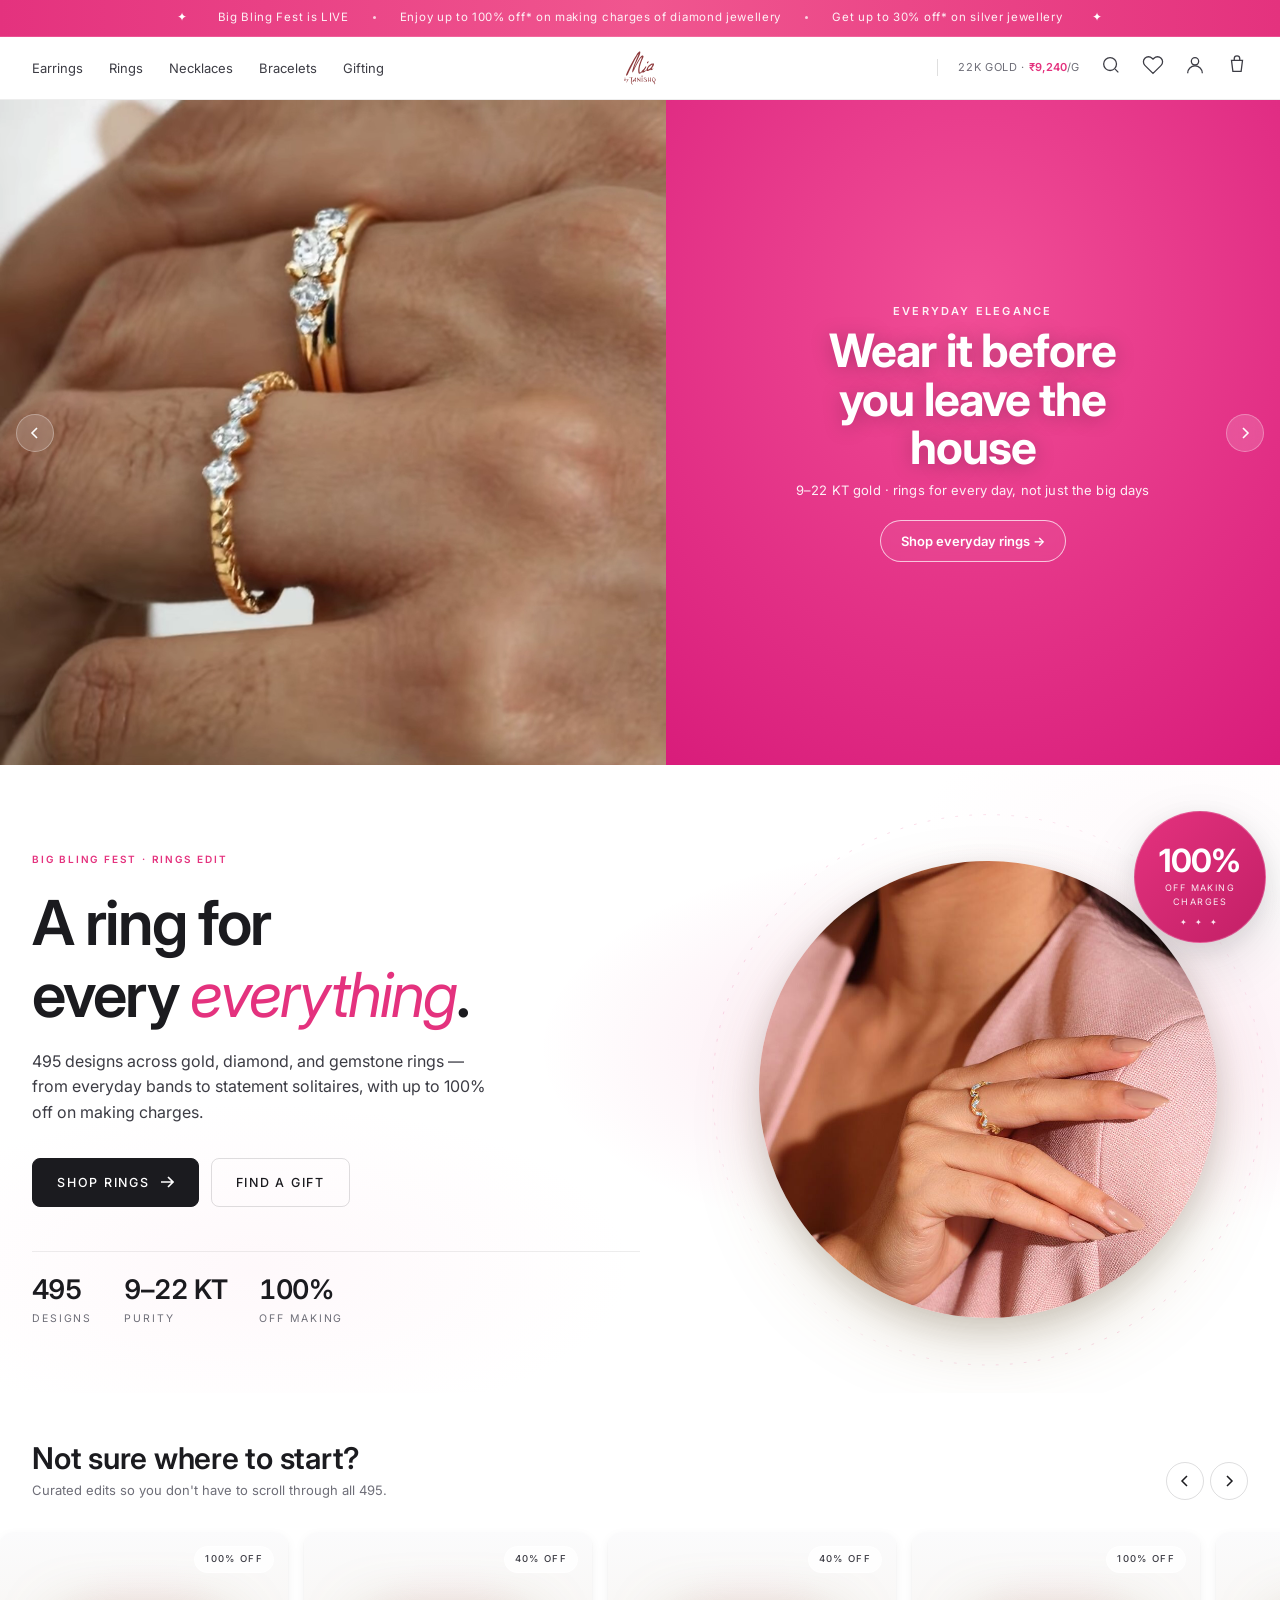
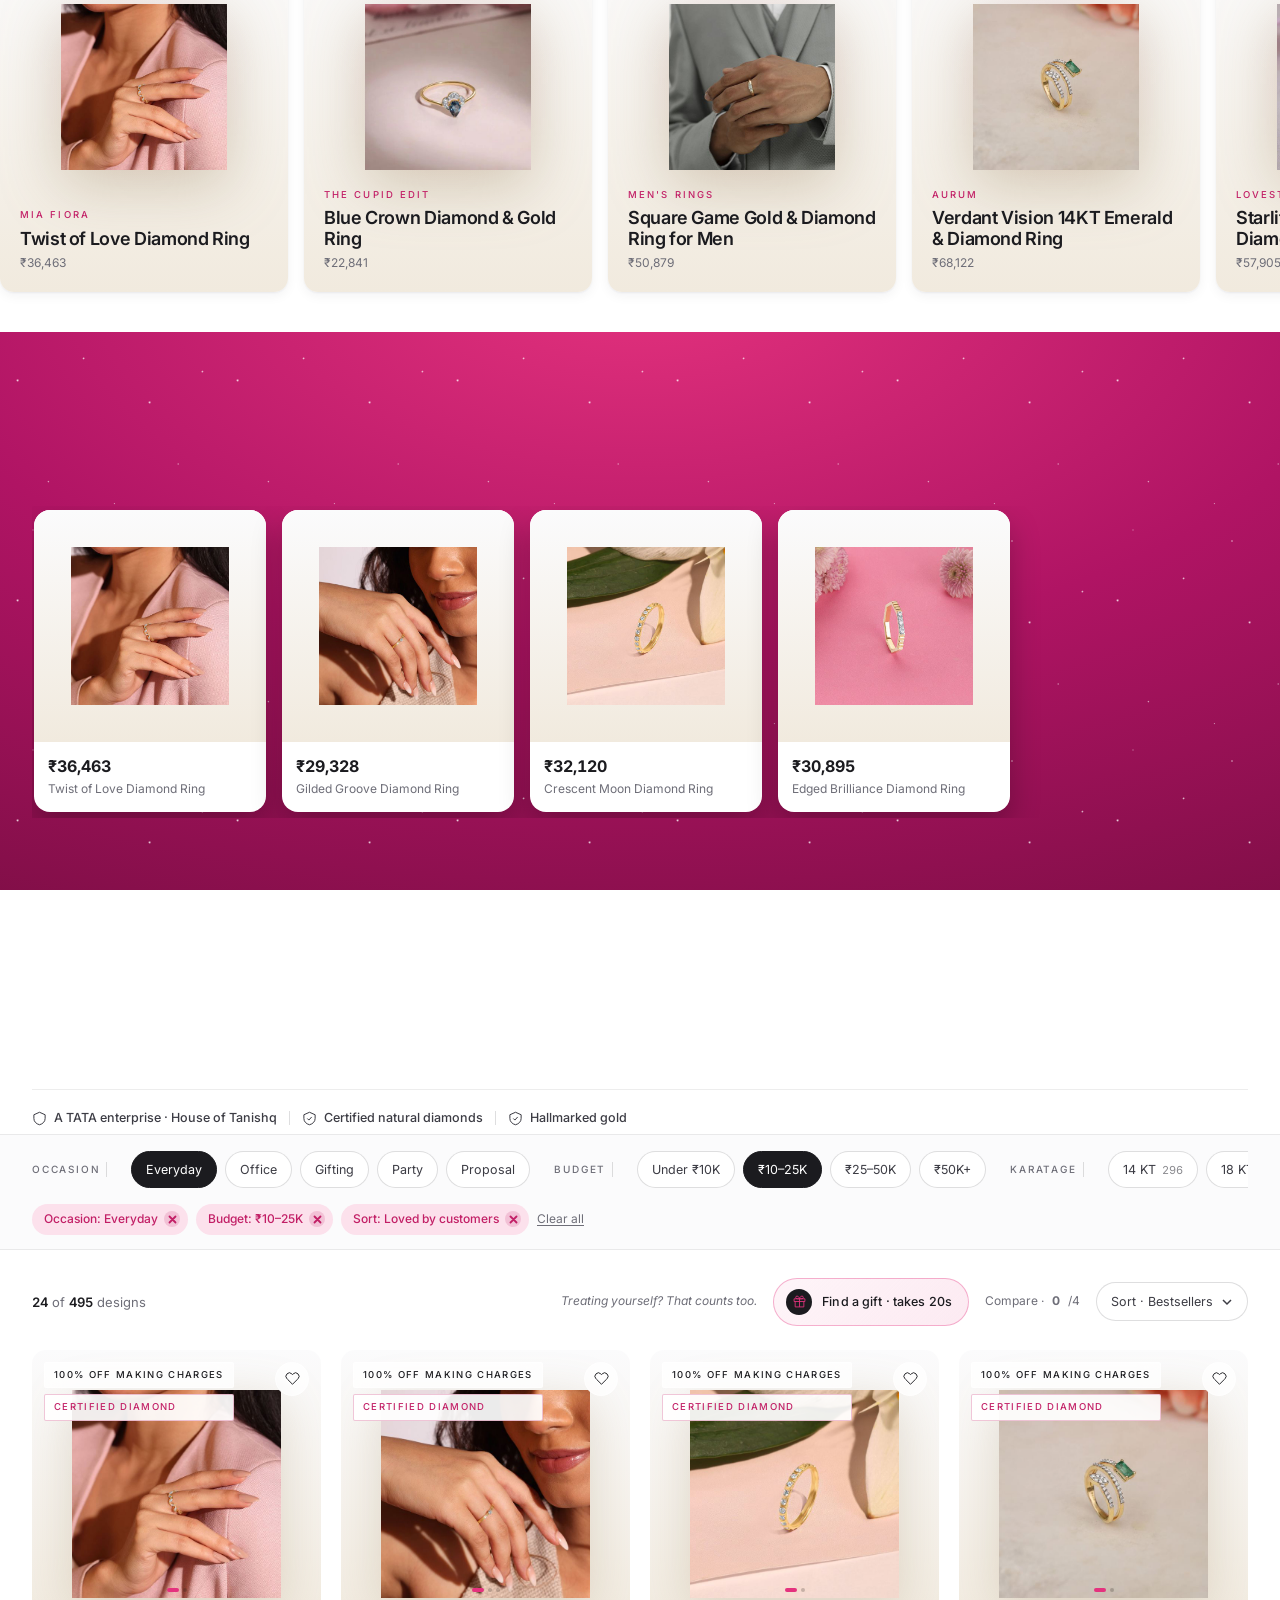
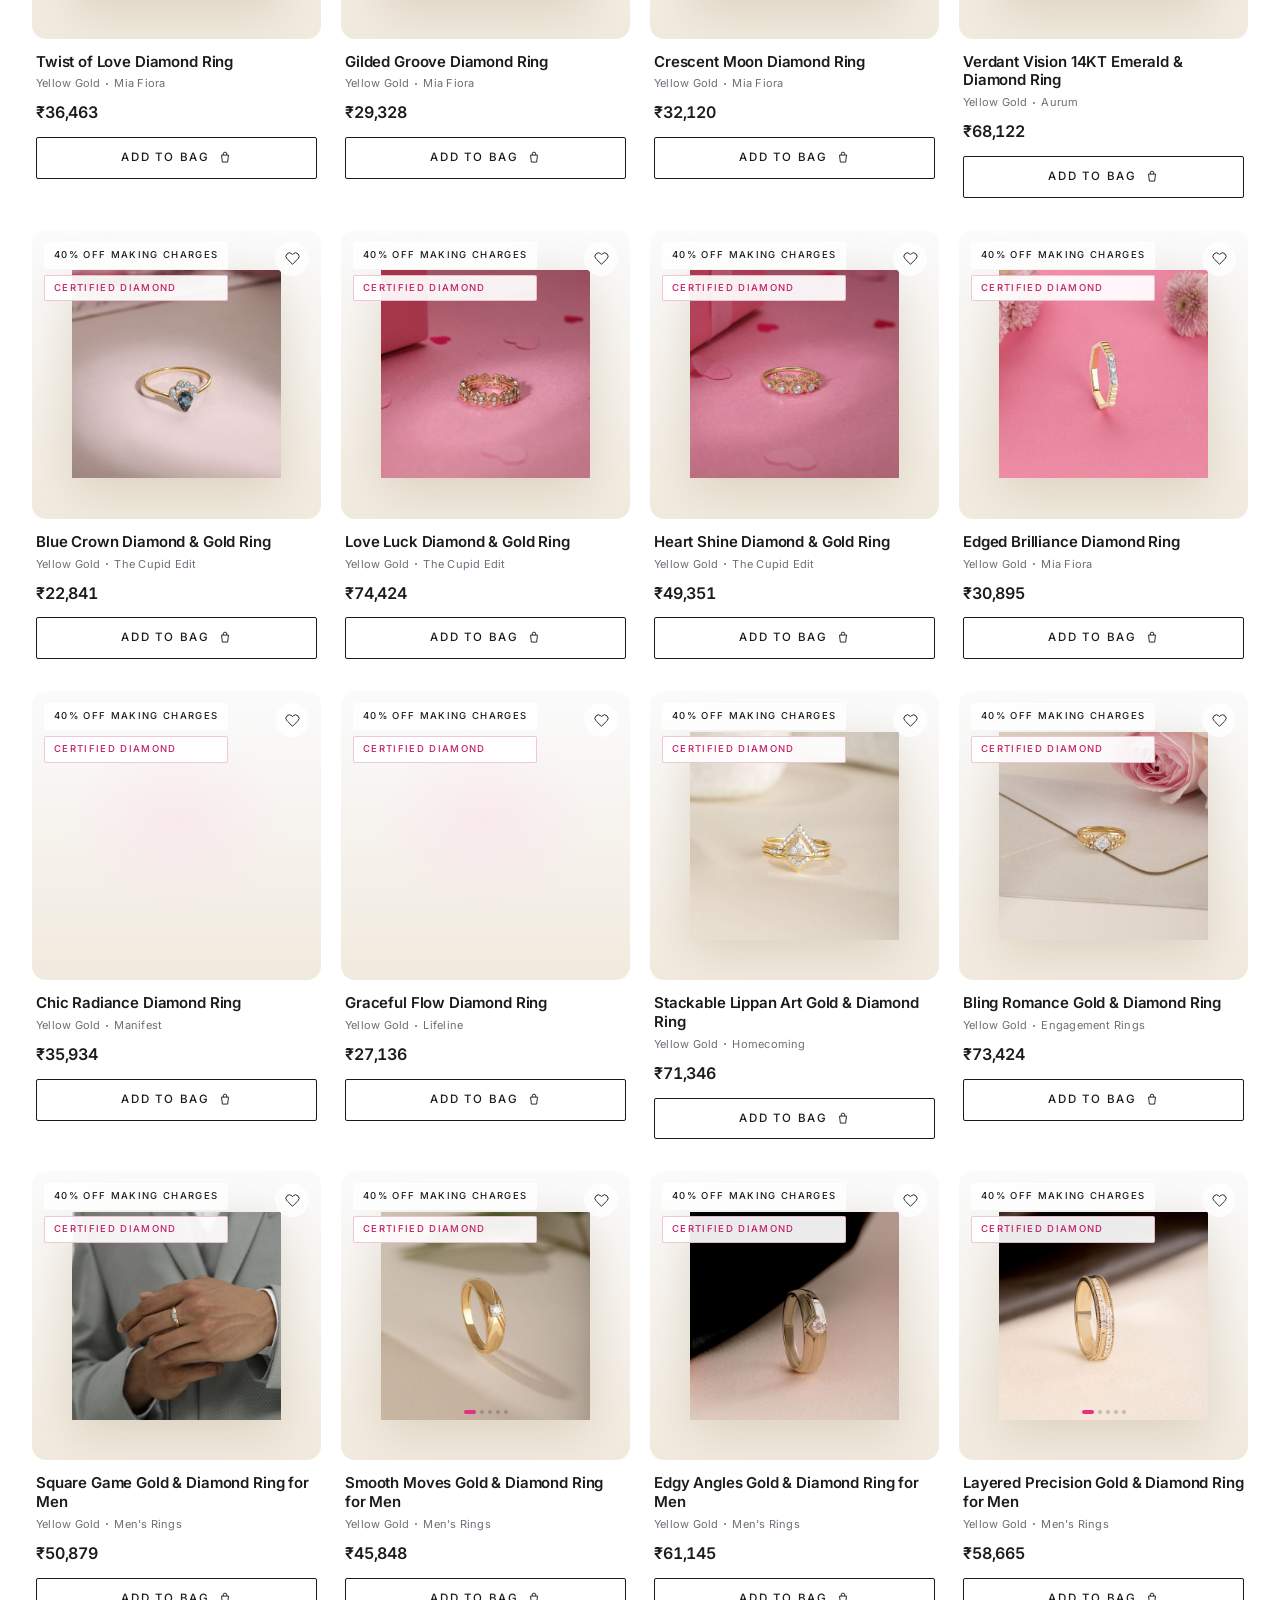
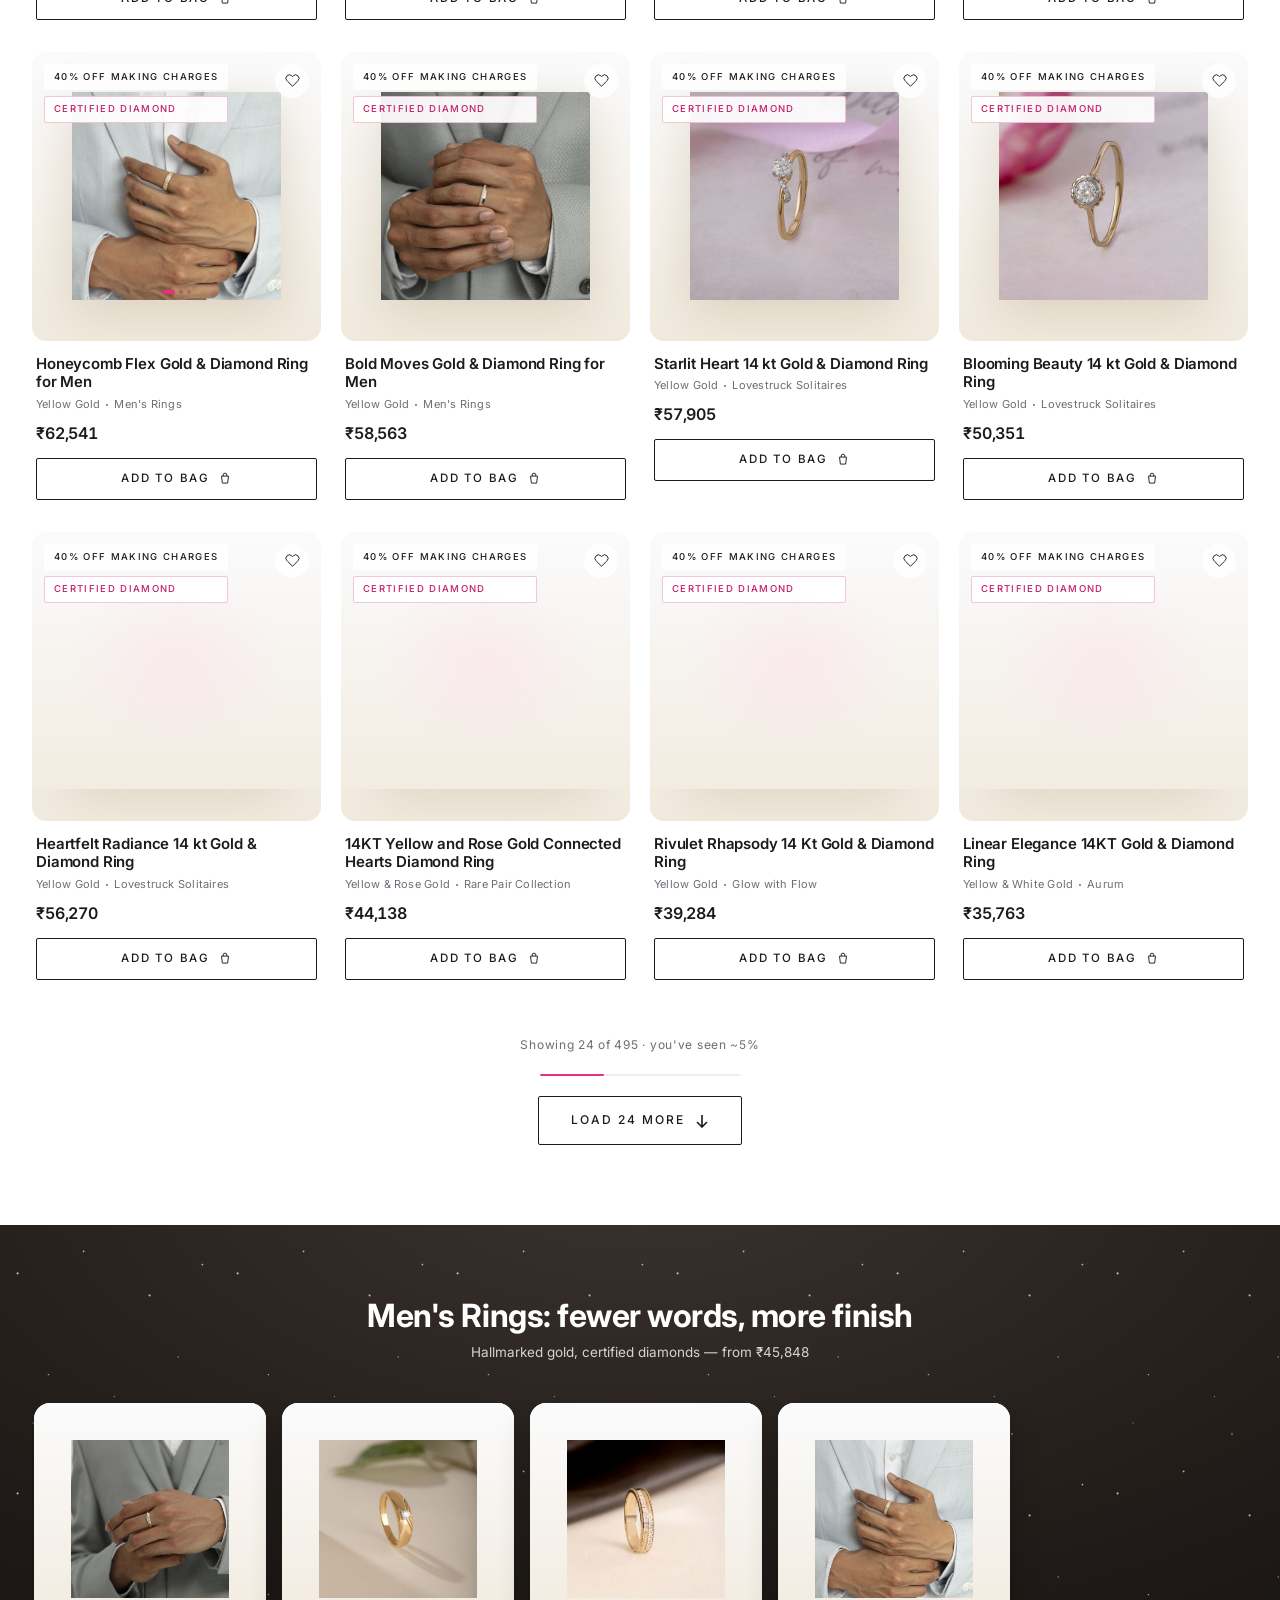
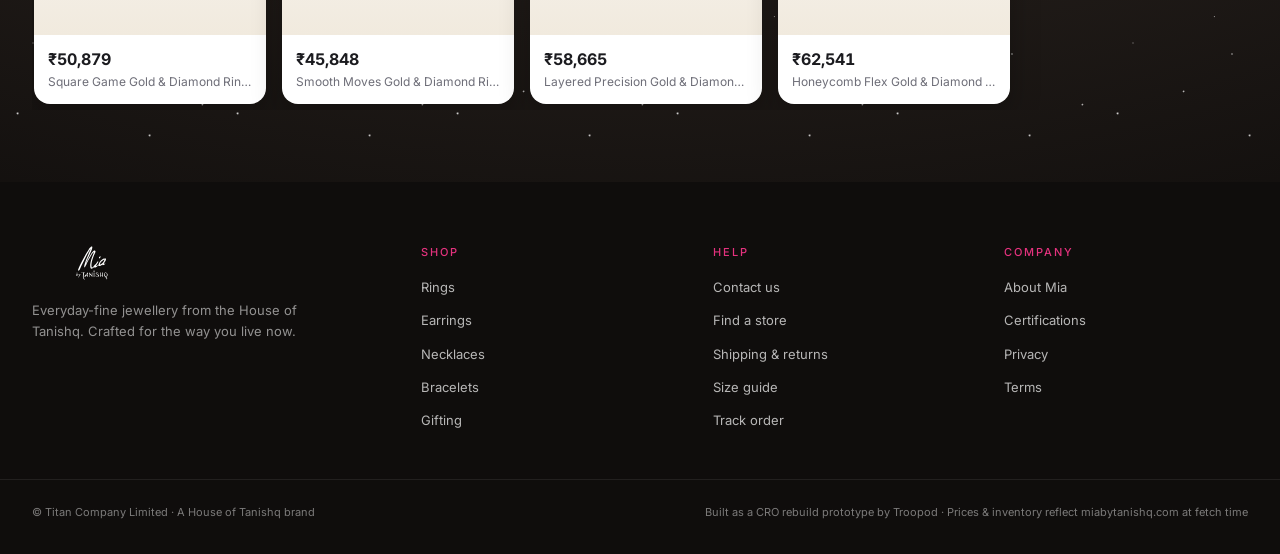
==== index.html @ a6b43677 "Add scroll-triggered zoom-in reveal to product card ring images (grid cards only, desktop + mobile)" ====
<!doctype html>
<html lang="en-IN">
<head>
<meta charset="utf-8" />
<meta name="viewport" content="width=device-width, initial-scale=1, viewport-fit=cover" />
<meta name="theme-color" content="#FFFFFF" />
<title>Rings for Women & Men | Mia by Tanishq — CRO Rebuild</title>
<meta name="description" content="Diamond, gold, gemstone & silver rings crafted at Mia by Tanishq. Big Bling Fest — up to 100% off on making charges." />

<!-- ============= PERFORMANCE: font preload + preconnect ============= -->
<link rel="preconnect" href="https://www.miabytanishq.com" crossorigin>
<link rel="preconnect" href="https://fonts.gstatic.com" crossorigin>
<link rel="preconnect" href="https://fonts.googleapis.com">
<link rel="stylesheet" href="https://fonts.googleapis.com/css2?family=Inter:wght@300;400;500;600;700&display=swap">

<style>
/* =========================================================================
   MIA BY TANISHQ — RINGS COLLECTION REBUILD
   Built on: Collection CRO Deck · Homepage CRO Deck · PDP+Cart CRO Deck · Performance Audit
   Encodes: 9 prioritised CRO fixes + 10 premium design levers + immersive depth
   Performance-first: system fonts fallback, WebP-first, lazy-loaded below fold,
   explicit dimensions, transform-only motion, prefers-reduced-motion respected.
   ========================================================================= */

/* ---- brand tokens (Mia by Tanishq real identity: bright, modern, coral-pink, sans-serif)
   Legacy variable names (--ivory/--cream/--gold) retained but repointed to true brand
   values so downstream markup needs no changes. Mia is clean white + coral-pink accent,
   NOT ivory/gold heritage. ---- */
:root{
  /* surfaces — Mia is bright & white, not ivory */
  --ivory:#FFFFFF;        /* page bg → pure white */
  --cream:#FBFBFC;        /* faint cool off-white for alt sections */
  --paper:#FFFFFF;        /* cards → white */
  /* ink — near-black neutral, cool not warm */
  --ink:#1B1B1F;
  --ink-2:#3C3C44;
  --muted:#6E6E78;
  --muted-2:#9A9AA4;
  /* primary accent — Mia signature coral-pink (was gold) */
  --gold:#E4327E;         /* Mia coral-pink primary */
  --gold-deep:#C21F66;    /* deeper pink for hover/press */
  --blush:#FCE1EC;        /* soft pink tint for washes/halos */
  /* lines — cool neutral hairlines */
  --line:rgba(27,27,31,0.08);
  --line-2:rgba(27,27,31,0.14);
  --glass:rgba(255,255,255,0.78);
  --shadow-1:0 1px 2px rgba(27,27,31,0.05), 0 4px 12px rgba(27,27,31,0.05);
  --shadow-2:0 4px 16px rgba(27,27,31,0.07), 0 12px 32px rgba(27,27,31,0.06);
  --shadow-lift:0 8px 24px rgba(27,27,31,0.09), 0 20px 60px rgba(27,27,31,0.11);
  --ease:cubic-bezier(0.22, 0.61, 0.36, 1);
  --ease-soft:cubic-bezier(0.32, 0.72, 0, 1);
  --radius:8px;           /* modern rounded, was near-sharp 2px */
  --radius-lg:14px;
  --max:1360px;
}

/* ---- reset ---- */
*,*::before,*::after{box-sizing:border-box}
html,body{margin:0;padding:0}
html{scroll-behavior:smooth;-webkit-text-size-adjust:100%}
body{
  font-family:'Inter', -apple-system, BlinkMacSystemFont, 'Segoe UI', Roboto, sans-serif;
  color:var(--ink);
  background:var(--ivory);
  font-size:15px;
  line-height:1.55;
  font-weight:400;
  -webkit-font-smoothing:antialiased;
  overflow-x:hidden;
}
img{max-width:100%;display:block;height:auto}
button{font:inherit;color:inherit;background:none;border:0;padding:0;cursor:pointer}
a{color:inherit;text-decoration:none}
/* Headings now modern sans-serif (Inter), not serif — matches Mia's real masthead */
h1,h2,h3,h4,h5{margin:0;font-family:'Inter',-apple-system,BlinkMacSystemFont,sans-serif;font-weight:600;letter-spacing:-0.02em;line-height:1.16}

/* ---- typography scale (sans-serif, tighter modern tracking) ---- */
.eyebrow{font-size:10px;letter-spacing:0.18em;text-transform:uppercase;font-weight:600;color:var(--gold);font-family:'Inter',sans-serif}
.h-display{font-size:clamp(38px, 5.6vw, 62px);letter-spacing:-0.03em;font-weight:600}
.h-section{font-size:clamp(26px, 3.2vw, 38px);letter-spacing:-0.022em;font-weight:600}
.h-strip{font-size:clamp(19px, 2.2vw, 26px);letter-spacing:-0.018em;font-weight:600}
.body-lg{font-size:16px;line-height:1.6;color:var(--ink-2)}
.body-sm{font-size:13px;line-height:1.55;color:var(--muted)}
.body-xs{font-size:11.5px;line-height:1.5;color:var(--muted)}
.tabular{font-variant-numeric:tabular-nums}

/* ---- shared container ---- */
.container{max-width:var(--max);margin:0 auto;padding:0 32px}
@media (max-width:720px){.container{padding:0 20px}}

/* =========================================================================
   ===================== ANNOUNCEMENT + PROMO STRIP =========================
   Real, current Mia promo (Big Bling Fest) — glass surface, hairline base
   ========================================================================= */
.promo-strip{
  position:relative;z-index:60;
  background:linear-gradient(90deg,#E4327E 0%,#F0568F 50%,#E4327E 100%);
  color:#FFFFFF;
  border-bottom:1px solid rgba(255,255,255,0.14);
}
.promo-strip__row{display:flex;align-items:center;justify-content:center;gap:24px;padding:9px 20px;font-size:11.5px;letter-spacing:0.06em;overflow:hidden;white-space:nowrap}
.promo-strip__dot{width:3px;height:3px;border-radius:50%;background:rgba(255,255,255,0.75);flex-shrink:0}
.promo-strip__link{color:#FFFFFF;opacity:0.92;transition:opacity 0.4s var(--ease)}
.promo-strip__link:hover{opacity:1}
.promo-strip__star{color:#FFFFFF;display:inline-block;margin:0 6px}

/* ---- BBF campaign carousel (3 slides, pink creative, real ring photos) ---- */
.bbf{position:relative;overflow:hidden;background:#1A1614}
.bbf__track{display:flex;transition:transform 0.7s var(--ease)}
.bbf__slide{
  position:relative;flex:0 0 100%;min-width:100%;
  min-height:460px;overflow:hidden;
  background:#1A1614;
}
/* full-bleed media background — video or image fills the ENTIRE container edge to edge */
.bbf__media{position:absolute;inset:0;z-index:0;overflow:hidden}
.bbf__media video,.bbf__media img{
  position:absolute;inset:0;width:100%;height:100%;object-fit:cover;object-position:50% 56%;display:block;
}
.bbf__media img{animation:bbfZoom 18s ease-in-out infinite alternate}
/* scrim: darkens the left/bottom so white overlay text always reads clearly, whatever the footage */
.bbf__scrim{
  position:absolute;inset:0;z-index:1;pointer-events:none;
  background:
    linear-gradient(90deg, rgba(10,8,7,0.72) 0%, rgba(10,8,7,0.42) 38%, rgba(10,8,7,0.05) 62%, transparent 78%),
    linear-gradient(0deg, rgba(10,8,7,0.55) 0%, transparent 46%);
}
/* copy overlays directly on top of the media, bottom-left anchored */
.bbf__copy{position:relative;z-index:2;color:#fff;display:flex;flex-direction:column;gap:6px;justify-content:flex-end;height:100%;padding:clamp(24px,4.5vw,56px) clamp(24px,4.5vw,64px)}
.bbf__tata{position:absolute;top:18px;right:clamp(24px,4.5vw,64px);font-size:9px;letter-spacing:0.18em;font-weight:600;opacity:0.85;white-space:nowrap;z-index:2}
.bbf__badge{display:inline-flex;align-items:center;gap:6px;position:absolute;top:18px;left:clamp(24px,4.5vw,64px);z-index:2;font-size:9.5px;letter-spacing:0.14em;text-transform:uppercase;font-weight:600;color:#fff;background:rgba(255,255,255,0.16);backdrop-filter:blur(6px);border:1px solid rgba(255,255,255,0.28);border-radius:999px;padding:5px 12px}
.bbf__badge-dot{width:6px;height:6px;border-radius:50%;background:#4ADE80;flex-shrink:0;animation:bbfPulse 1.6s ease-in-out infinite}
.bbf__kicker{font-size:11px;letter-spacing:0.2em;text-transform:uppercase;font-weight:600;opacity:0.92}
.bbf__head{font-family:'Inter',sans-serif;font-weight:700;letter-spacing:-0.02em;font-size:clamp(26px,4vw,46px);line-height:1.06;text-shadow:0 2px 20px rgba(0,0,0,0.25)}
.bbf__head b{font-weight:800}
.bbf__sub{font-size:13px;opacity:0.92;letter-spacing:0.01em;margin-top:2px;max-width:440px}
.bbf__cta{font-size:13px;font-weight:600;margin-top:14px;padding:10px 20px;border:1px solid rgba(255,255,255,0.7);border-radius:999px;align-self:flex-start;transition:background 0.4s var(--ease),color 0.4s var(--ease);background:rgba(255,255,255,0.06);backdrop-filter:blur(4px)}
.bbf__slide:hover .bbf__cta{background:#fff;color:#1A1614}
.bbf__arrow{
  position:absolute;top:50%;transform:translateY(-50%);z-index:5;
  width:38px;height:38px;border-radius:50%;display:grid;place-items:center;
  background:rgba(255,255,255,0.16);color:#fff;backdrop-filter:blur(8px);
  border:1px solid rgba(255,255,255,0.3);transition:background 0.3s var(--ease)
}
.bbf__arrow:hover{background:rgba(255,255,255,0.32)}
.bbf__arrow svg{width:16px;height:16px}
.bbf__arrow--prev{left:16px}
.bbf__arrow--next{right:16px}

/* ---- split-panel variant: for square real product photos (Blue Crown/Love Luck/
   Heart Shine/Edged Brilliance). A square image panel matched to the source's own
   1:1 ratio shows the FULL photo with zero crop; copy sits on a solid brand-pink
   panel instead of over the image, so no scrim/legibility fix is needed either. ---- */
.bbf__slide--split{display:flex;align-items:stretch;background:#D81B7A}
.bbf__slide--split .bbf__media{position:relative;inset:auto;flex:0 0 clamp(360px,52vw,680px);aspect-ratio:1/1;background:#fff}
.bbf__slide--split .bbf__media img,.bbf__slide--split .bbf__media video{position:absolute;inset:0;width:100%;height:100%;object-fit:cover;object-position:50% 50%;animation:none}
.bbf__slide--split .bbf__scrim{display:none}
.bbf__slide--split .bbf__copy{
  flex:1;min-width:0;justify-content:center;align-items:center;text-align:center;
  background:radial-gradient(160% 160% at 50% 30%, #F14E96 0%, #D81B7A 55%, #B01464 100%);
}
.bbf__slide--split .bbf__copy>*{max-width:380px}
.bbf__slide--split .bbf__cta{align-self:center}
.bbf__slide--split .bbf__tata,.bbf__slide--split .bbf__badge{color:#fff}
@media (max-width:720px){
  .bbf__slide--split{flex-direction:column;background:linear-gradient(180deg,#F14E96 0%,#D81B7A 100%)}
  .bbf__slide--split .bbf__media{
    flex:0 0 auto;width:100%;height:auto;aspect-ratio:1/1;
    position:relative;z-index:2;
    border-radius:0 0 22px 22px;
    box-shadow:0 16px 28px -8px rgba(90,0,45,0.35);
  }
  .bbf__slide--split .bbf__media::after{
    content:"";position:absolute;inset:0;border-radius:inherit;pointer-events:none;
    background:linear-gradient(0deg, rgba(216,27,122,0.55) 0%, rgba(216,27,122,0) 20%);
  }
  .bbf__slide--split .bbf__copy{
    position:relative;z-index:1;margin-top:-18px;
    border-radius:20px 20px 0 0;
    padding:34px 20px 26px;justify-content:flex-start;
  }
  .bbf__slide--split .bbf__copy>*{max-width:none}
}
@keyframes bbfZoom{0%{transform:scale(1)}100%{transform:scale(1.08)}}
@keyframes bbfPulse{0%,100%{opacity:1;transform:scale(1)}50%{opacity:0.5;transform:scale(0.75)}}

/* =========================================================================
   ====================== TYPOGRAPHY REVEAL SYSTEM ===========================
   Scroll-triggered text motion, one shared easing family across the page.
   Hierarchy: hero (per-line wipe, most elaborate) > section headings (single
   wipe, lighter/faster) > subtext (fade+lift, minimal). Transform/opacity/
   clip-path only — no layout properties, so no CLS. Trigger once via IO.
   ========================================================================= */
:root{ --reveal-ease:cubic-bezier(0.16,1,0.3,1); }

/* hero: per-line reveal, text slides up from behind an overflow mask */
.reveal-line{overflow:hidden;display:block}
.reveal-line__inner{display:block;transform:translateY(112%);transition:transform 1.05s var(--reveal-ease)}
.reveal-lines.is-in .reveal-line:nth-child(1) .reveal-line__inner{transition-delay:.02s}
.reveal-lines.is-in .reveal-line:nth-child(2) .reveal-line__inner{transition-delay:.16s}
.reveal-lines.is-in .reveal-line__inner{transform:translateY(0)}

/* section headings: lighter, faster relative of the same wipe family.
   clip-path lives on an INNER wrapper, not the observed element itself —
   applying it directly to the observed element zeroes out its rendered
   bounds, which breaks IntersectionObserver's intersection calculation
   (confirmed: it never reports the element as intersecting again). */
.reveal-wipe__inner{display:inline-block;clip-path:inset(0 100% 0 0);transition:clip-path .75s var(--reveal-ease)}
.reveal-wipe.is-in .reveal-wipe__inner{clip-path:inset(0 0 0 0)}

/* subtext/callouts: minimal fade+lift, fastest of the three */
.reveal-fade{opacity:0;transform:translateY(10px);transition:opacity .55s var(--reveal-ease),transform .55s var(--reveal-ease)}
.reveal-fade.is-in{opacity:1;transform:translateY(0)}

@media (prefers-reduced-motion:reduce){
  .reveal-line__inner{transition:none;transform:none}
  .reveal-wipe__inner{transition:none;clip-path:inset(0 0 0 0)}
  .reveal-fade{transition:none;opacity:1;transform:none}
}
@media (max-width:720px){
  .bbf__slide{min-height:400px}
  .bbf__copy{padding:20px}
  .bbf__tata{display:none}
  .bbf__badge{top:14px;left:14px}
  .bbf__arrow{display:none}
  .bbf__head{font-size:21px}
  .bbf__sub{font-size:11px;max-width:280px}
  .bbf__cta{font-size:11px;padding:8px 16px;margin-top:10px}
}
@media (prefers-reduced-motion:reduce){
  .bbf__track{transition:none}
  .bbf__media img{animation:none}
}
@media (max-width:720px){
  .promo-strip__row{font-size:10.5px;gap:14px;padding:8px 16px}
  .promo-strip__row .promo-strip__link:nth-child(n+5){display:none}
}

/* =========================================================================
   ============================== HEADER ====================================
   Sticky, glass surface below promo strip, hairline base
   ========================================================================= */
.header{
  position:sticky;top:0;z-index:50;
  background:var(--glass);
  backdrop-filter:saturate(1.4) blur(18px);
  -webkit-backdrop-filter:saturate(1.4) blur(18px);
  border-bottom:1px solid var(--line);
  transition:box-shadow 0.5s var(--ease);
}
.header--scrolled{box-shadow:0 1px 0 var(--line),0 8px 28px rgba(27,27,31,0.05)}
.header__row{
  max-width:var(--max);margin:0 auto;padding:14px 32px;
  display:grid;grid-template-columns:1fr auto 1fr;align-items:center;gap:24px;
}
.header__nav{display:flex;gap:26px;align-items:center;font-size:13px;color:var(--ink-2);font-weight:400}
.header__nav a{position:relative;padding:6px 0;transition:color 0.3s var(--ease)}
.header__nav a::after{content:"";position:absolute;left:50%;right:50%;bottom:0;height:1px;background:var(--gold);transition:left 0.4s var(--ease),right 0.4s var(--ease)}
.header__nav a:hover{color:var(--ink)}
.header__nav a:hover::after{left:0;right:0}
.header__logo{display:flex;align-items:center;justify-content:center}
.header__logo img{height:34px;width:auto}
.header__actions{display:flex;justify-content:flex-end;gap:20px;align-items:center;color:var(--ink-2)}
.header__ico{width:22px;height:22px;stroke:currentColor;fill:none;stroke-width:1.4}
.header__gold-rate{font-size:11px;letter-spacing:0.06em;color:var(--muted);border-left:1px solid var(--line-2);padding-left:20px;text-transform:uppercase}
.header__gold-rate strong{color:var(--gold);font-weight:600;letter-spacing:0}
.header__ham{display:none}
@media (max-width:960px){
  .header__nav{display:none}
  .header__row{grid-template-columns:auto 1fr auto;padding:12px 20px;gap:12px}
  .header__ham{display:flex;flex-direction:column;gap:4px;width:22px;padding:2px}
  .header__ham span{height:1.5px;background:var(--ink);width:100%;transition:transform 0.3s var(--ease)}
  .header__gold-rate{display:none}
  .header__actions{gap:14px}
}

/* =========================================================================
   ================================ HERO ====================================
   Real BBF campaign for rings — CSS-crafted depth (gold glow, blush halo,
   layered shadows), NOT flat. Layered/combination motion (Lever 10).
   ========================================================================= */
.hero{position:relative;padding:64px 0 44px;overflow:hidden;background:var(--ivory)}
.hero::before{
  content:"";position:absolute;inset:0;pointer-events:none;
  background:
    radial-gradient(60% 55% at 78% 45%, rgba(228,50,126,0.14) 0%, transparent 60%),
    radial-gradient(45% 40% at 20% 80%, rgba(252,225,236,0.22) 0%, transparent 65%),
    radial-gradient(30% 30% at 90% 10%, rgba(252,225,236,0.16) 0%, transparent 60%);
}
.hero__grid{position:relative;max-width:var(--max);margin:0 auto;padding:0 32px;display:grid;grid-template-columns:1.1fr 1fr;gap:56px;align-items:center;min-height:520px}
.hero__copy{position:relative;z-index:2}
.hero__eyebrow{margin-bottom:20px;color:var(--gold)}
.hero__title{margin:0 0 18px}
.hero__title em{font-style:italic;font-weight:400;color:var(--gold)}
.hero__lede{max-width:460px;color:var(--ink-2);margin:0 0 32px;font-size:16px;line-height:1.6}
.hero__ctas{display:flex;gap:12px;flex-wrap:wrap}
.btn{
  display:inline-flex;align-items:center;gap:10px;padding:14px 24px;
  font-size:12.5px;letter-spacing:0.14em;text-transform:uppercase;font-weight:500;
  border-radius:var(--radius);transition:transform 0.35s var(--ease),background 0.3s var(--ease),color 0.3s var(--ease);
}
.btn--primary{background:var(--ink);color:var(--paper);border:1px solid var(--ink)}
.btn--primary:hover{background:var(--gold-deep);border-color:var(--gold-deep);transform:translateY(-1px)}
.btn--ghost{background:transparent;color:var(--ink);border:1px solid var(--line-2)}
.btn--ghost:hover{border-color:var(--ink);transform:translateY(-1px)}
.btn__arrow{transition:transform 0.35s var(--ease)}
.btn:hover .btn__arrow{transform:translateX(3px)}
.hero__meta{margin-top:44px;display:flex;gap:32px;padding-top:24px;border-top:1px solid var(--line)}
.hero__meta-item{display:flex;flex-direction:column;gap:2px}
.hero__meta-num{font-family:'Inter',sans-serif;font-size:27px;font-weight:600;letter-spacing:-0.02em;color:var(--ink);line-height:1}
.hero__meta-lbl{font-size:10.5px;letter-spacing:0.18em;text-transform:uppercase;color:var(--muted);margin-top:6px}

/* immersive hero image scene */
.hero__scene{position:relative;aspect-ratio:1/1;max-width:520px;margin-left:auto;isolation:isolate}
.hero__halo{
  position:absolute;inset:5% 0 0 5%;width:88%;aspect-ratio:1/1;border-radius:50%;
  background:radial-gradient(closest-side, rgba(252,225,236,0.55) 0%, rgba(228,50,126,0.10) 50%, transparent 78%);
  filter:blur(8px);z-index:1;
  animation:driftHalo 12s ease-in-out infinite alternate;
}
.hero__prod{position:relative;z-index:2;width:100%;height:100%;padding:6%}
.hero__prod img{
  width:100%;height:100%;object-fit:cover;border-radius:50%;
  box-shadow:0 30px 80px -20px rgba(138,109,61,0.35), 0 10px 30px rgba(27,27,31,0.14);
  animation:floatProd 8s ease-in-out infinite alternate;
}
.hero__stamp{
  position:absolute;top:-18px;right:-18px;z-index:3;
  width:132px;height:132px;border-radius:50%;
  background:linear-gradient(135deg, #E4327E, #C21F66);color:#FFFFFF;
  display:flex;flex-direction:column;align-items:center;justify-content:center;text-align:center;
  border:1px solid rgba(255,255,255,0.22);
  box-shadow:var(--shadow-lift);
  animation:pulseStamp 4s ease-in-out infinite;
}
.hero__stamp-num{font-family:'Inter',sans-serif;font-weight:700;letter-spacing:-0.02em;font-size:32px;color:#FFFFFF;line-height:1}
.hero__stamp-lbl{font-size:9px;letter-spacing:0.16em;text-transform:uppercase;margin-top:4px;color:#FFFFFF;opacity:0.9;max-width:80px}
.hero__stamp-star{position:absolute;font-size:8px;color:rgba(255,255,255,0.9);letter-spacing:0.4em;bottom:14px}

/* rotating decorative gold ring behind stamp */
.hero__scene svg.hero__orbit{position:absolute;inset:-4%;z-index:1;animation:spinSlow 40s linear infinite;opacity:0.6}

@keyframes driftHalo{
  from{transform:translate(-2%,-1%) scale(1)}
  to{transform:translate(2%,1%) scale(1.04)}
}
@keyframes floatProd{
  from{transform:translateY(-4px)}
  to{transform:translateY(4px)}
}
@keyframes pulseStamp{
  0%,100%{transform:scale(1)}
  50%{transform:scale(1.03)}
}
@keyframes spinSlow{
  from{transform:rotate(0)}
  to{transform:rotate(360deg)}
}

@media (max-width:900px){
  .hero{padding:36px 0 24px}
  .hero__grid{grid-template-columns:1fr;gap:32px;min-height:auto}
  .hero__scene{max-width:340px;margin:0 auto}
  .hero__stamp{width:108px;height:108px;top:-8px;right:-4px}
  .hero__stamp-num{font-size:28px}
  .hero__meta{gap:20px}
  .hero__meta-num{font-size:22px}
}

/* =========================================================================
   ================== FIX 06 · CURATED COLLECTIONS ==========================
   Themed horizontal-scroll strips, addresses Choice Overload (62/100)
   ========================================================================= */
.curated{padding:48px 0 8px;background:var(--ivory)}
.curated__hdr{max-width:var(--max);margin:0 auto;padding:0 32px 24px;display:flex;align-items:flex-end;justify-content:space-between;gap:20px}
.curated__hdr h2{font-size:clamp(24px, 2.6vw, 30px);letter-spacing:-0.008em}
.curated__hdr p{color:var(--muted);font-size:13px;margin:4px 0 0}

/* ---- grid-intro: heading for the filters+toolbar+grid block ---- */
.grid-intro{padding:60px 0 6px}
.grid-intro__inner{max-width:var(--max);margin:0 auto;padding:0 32px}
.grid-intro__inner .eyebrow{display:block;margin-bottom:10px}
.grid-intro__inner h2{margin:0 0 8px}
.grid-intro__inner p{color:var(--muted);font-size:14px;line-height:1.5;max-width:540px;margin:0}
.trust-bar{display:flex;align-items:center;flex-wrap:wrap;gap:12px;margin-top:20px;padding-top:18px;border-top:1px solid var(--line)}
.trust-bar__item{display:inline-flex;align-items:center;gap:7px;font-size:12.5px;font-weight:500;color:var(--ink-2);white-space:nowrap}
.trust-bar__item svg{width:15px;height:15px;stroke:var(--gold);flex-shrink:0}
.trust-bar__sep{width:1px;height:14px;background:var(--line-2);flex-shrink:0}
@media (max-width:720px){
  .trust-bar{gap:10px;margin-top:16px;padding-top:14px}
  .trust-bar__item{font-size:11px}
  .trust-bar__sep{display:none}
}
@media (max-width:720px){
  .grid-intro{padding:40px 0 2px}
  .grid-intro__inner{padding:0 20px}
  .grid-intro__inner p{font-size:13px}
}
.curated__nav{display:flex;gap:6px}
.curated__nav button{
  width:38px;height:38px;border:1px solid var(--line-2);border-radius:50%;
  display:flex;align-items:center;justify-content:center;
  transition:border-color 0.3s var(--ease),background 0.3s var(--ease),transform 0.35s var(--ease);
}
.curated__nav button:hover{border-color:var(--ink);background:var(--ink);color:var(--paper);transform:translateY(-1px)}
.curated__nav svg{width:14px;height:14px;stroke:currentColor;fill:none;stroke-width:1.5}

.curated__strip{
  display:flex;gap:16px;overflow-x:auto;scroll-snap-type:x mandatory;
  -webkit-overflow-scrolling:touch;scrollbar-width:none;
  max-width:var(--max);margin:0 auto;padding:8px 32px 32px;
}
.curated__strip::-webkit-scrollbar{display:none}

.curated__card{
  flex:0 0 auto;width:288px;aspect-ratio:4/5;
  position:relative;border-radius:var(--radius-lg);overflow:hidden;
  scroll-snap-align:start;
  background:linear-gradient(180deg, var(--cream), #F1EADE);
  cursor:pointer;
  box-shadow:var(--shadow-1);
  transition:transform 0.5s var(--ease-soft), box-shadow 0.5s var(--ease-soft);
}
.curated__card:hover{transform:translateY(-4px);box-shadow:var(--shadow-2)}
.curated__card-halo{
  position:absolute;inset:0;
  background:radial-gradient(60% 50% at 50% 40%, rgba(252,225,236,0.6) 0%, transparent 65%);
}
.curated__card-img{
  position:absolute;inset:20% 20% 34% 20%;z-index:2;
  filter:drop-shadow(0 14px 30px rgba(138,109,61,0.32));
}
.curated__card-img img{width:100%;height:100%;object-fit:contain}
.curated__card-body{position:absolute;left:20px;right:20px;bottom:20px;z-index:3;color:var(--ink)}
.curated__card-tag{font-size:9.5px;letter-spacing:0.22em;text-transform:uppercase;color:var(--gold-deep);font-weight:500;margin-bottom:6px}
.curated__card-title{font-size:18px;font-family:'Inter',sans-serif;font-weight:600;letter-spacing:-0.02em;line-height:1.15;margin:0 0 4px}
.curated__card-price{font-size:12px;color:var(--muted)}
.curated__card-glass{
  position:absolute;top:14px;right:14px;z-index:4;
  background:var(--glass);backdrop-filter:blur(10px);-webkit-backdrop-filter:blur(10px);
  padding:5px 10px;border-radius:99px;border:1px solid rgba(255,255,255,0.5);
  font-size:9.5px;letter-spacing:0.14em;text-transform:uppercase;color:var(--ink-2);font-weight:500;
}

@media (max-width:720px){
  .curated{padding:32px 0 4px}
  .curated__hdr{padding:0 20px 16px}
  .curated__nav{display:none}
  .curated__strip{padding:8px 20px 24px}
  .curated__card{width:220px}
}

/* =========================================================================
   ================== FIX 02 · OPTIMISED FILTER CHIPS =======================
   Tap-friendly chips, replaces drag price slider (< 20% mobile completion)
   Three layers: Occasion / Bestseller / Budget
   ========================================================================= */
.filters{background:var(--cream);border-top:1px solid var(--line);border-bottom:1px solid var(--line);position:sticky;top:64px;z-index:30}
@media (max-width:960px){.filters{top:56px}}
.filters__inner{max-width:var(--max);margin:0 auto;padding:16px 32px}
.filters__row{display:flex;gap:24px;align-items:center;overflow-x:auto;-webkit-overflow-scrolling:touch;scrollbar-width:none}
.filters__row::-webkit-scrollbar{display:none}
.filters__label{font-size:10px;letter-spacing:0.18em;text-transform:uppercase;color:var(--muted);font-weight:500;flex-shrink:0;padding-right:6px;border-right:1px solid var(--line-2)}
.filters__chips{display:flex;gap:8px;flex-shrink:0}
.chip{
  padding:8px 14px;font-size:12.5px;color:var(--ink-2);
  background:var(--paper);border:1px solid var(--line-2);
  border-radius:99px;white-space:nowrap;font-weight:400;
  transition:all 0.3s var(--ease);cursor:pointer;
}
.chip:hover{border-color:var(--ink);color:var(--ink)}
.chip--active{background:var(--ink);color:var(--paper);border-color:var(--ink)}
.chip--toggle{display:flex;align-items:center;gap:8px;background:transparent;padding-left:10px}
.chip--toggle .toggle{
  width:32px;height:18px;background:var(--line-2);border-radius:99px;position:relative;transition:background 0.3s var(--ease);flex-shrink:0;
}
.chip--toggle .toggle::after{
  content:"";position:absolute;top:2px;left:2px;width:14px;height:14px;border-radius:50%;background:var(--paper);
  transition:transform 0.3s var(--ease);box-shadow:0 1px 2px rgba(0,0,0,0.2);
}
.chip--toggle.chip--active .toggle{background:var(--gold-deep)}
.chip--toggle.chip--active .toggle::after{transform:translateX(14px)}
.chip__count{opacity:0.6;font-size:11px;margin-left:2px;font-variant-numeric:tabular-nums}
.chip--active .chip__count{opacity:0.75}

/* Baymard-pattern active-filter chips: shows current selection above the grid, one-tap removable */
.active-filters{
  display:none;align-items:center;gap:8px;flex-wrap:wrap;
  max-width:var(--max);margin:0 auto;padding:0 32px 14px;
}
.active-filters.is-visible{display:flex}
.active-filters__label{font-size:10.5px;letter-spacing:0.1em;text-transform:uppercase;color:var(--muted);font-weight:500}
.active-filters__chip{
  display:inline-flex;align-items:center;gap:6px;padding:6px 8px 6px 12px;
  background:var(--blush);color:var(--gold-deep);border-radius:99px;font-size:12px;font-weight:500;
}
.active-filters__chip button{display:flex;align-items:center;justify-content:center;width:16px;height:16px;border-radius:50%;background:rgba(194,31,102,0.16);transition:background 0.25s var(--ease)}
.active-filters__chip button:hover{background:rgba(194,31,102,0.3)}
.active-filters__chip svg{width:9px;height:9px;stroke:var(--gold-deep);stroke-width:2.4}
.active-filters__clear{font-size:12px;color:var(--muted);text-decoration:underline;text-underline-offset:2px}
@media (max-width:720px){
  .active-filters{padding:0 20px 12px}
}
@media (max-width:720px){
  .filters__inner{padding:12px 20px}
  .filters__row{gap:16px}
  .filters__label{font-size:9.5px}
}

/* =========================================================================
   ================ SORT / COUNT / GIFT FINDER / COMPARE BAR ================
   Fix 08 (Gift Finder) prominent + Fix 04 (Compare) entry point
   ========================================================================= */
.toolbar{
  max-width:var(--max);margin:0 auto;padding:28px 32px 0;
  display:flex;align-items:center;justify-content:space-between;gap:20px;flex-wrap:wrap;
}
.toolbar__count{font-size:13px;color:var(--muted)}
.toolbar__count strong{color:var(--ink);font-weight:600;font-variant-numeric:tabular-nums}
.toolbar__right{display:flex;gap:16px;align-items:center;flex-wrap:wrap}

.self-cue{font-size:12px;color:var(--muted);font-style:italic}

.giftfinder-cta{
  display:inline-flex;align-items:center;gap:10px;padding:10px 16px 10px 12px;
  background:linear-gradient(135deg, rgba(252,225,236,0.35), rgba(228,50,126,0.10));
  border:1px solid rgba(228,50,126,0.35);
  border-radius:99px;
  font-size:12.5px;color:var(--ink);font-weight:500;letter-spacing:0.01em;
  transition:transform 0.35s var(--ease), box-shadow 0.35s var(--ease);
  cursor:pointer;
}
.giftfinder-cta:hover{transform:translateY(-1px);box-shadow:var(--shadow-1)}
.giftfinder-cta__ico{
  width:26px;height:26px;border-radius:50%;background:var(--ink);color:var(--gold);
  display:flex;align-items:center;justify-content:center;flex-shrink:0;
}
.giftfinder-cta__ico svg{width:13px;height:13px;stroke:currentColor;fill:none;stroke-width:1.6}

.sort-wrap{position:relative}
.sort-btn{display:flex;align-items:center;gap:8px;padding:9px 14px;border:1px solid var(--line-2);border-radius:99px;font-size:12.5px;color:var(--ink-2);background:var(--paper)}
.sort-btn:hover{border-color:var(--ink)}
.sort-btn svg{width:12px;height:12px;stroke:currentColor;fill:none;stroke-width:1.6}

.compare-toggle{display:flex;align-items:center;gap:8px;font-size:12px;color:var(--muted)}

@media (max-width:720px){
  .toolbar{padding:20px 20px 0;gap:12px}
  .giftfinder-cta{padding:9px 14px 9px 10px;font-size:12px}
  .self-cue{display:none}
}

/* =========================================================================
   =========================== PRODUCT GRID =================================
   Fix 01 (info density) + Fix 03 (Starting from) + Fix 04 (Compare) +
   Fix 07 (real scarcity only, threshold-triggered)
   ========================================================================= */
.grid-section{padding:24px 0 80px}
.grid{
  max-width:var(--max);margin:0 auto;padding:0 32px;
  display:grid;grid-template-columns:repeat(4, 1fr);gap:32px 20px;
}
@media (max-width:1080px){.grid{grid-template-columns:repeat(3,1fr)}}
@media (max-width:780px){.grid{grid-template-columns:repeat(2,1fr);gap:24px 12px;padding:0 20px}}

.card{
  position:relative;display:flex;flex-direction:column;background:transparent;
  opacity:0;transform:translateY(20px);
  transition:opacity 0.7s var(--ease-soft), transform 0.7s var(--ease-soft);
}
.card.in{opacity:1;transform:translateY(0)}

/* image well: cream surface with layered halo, product sits with soft shadow */
.card__well{
  position:relative;aspect-ratio:1/1;border-radius:var(--radius-lg);overflow:hidden;
  background:linear-gradient(180deg, var(--cream) 0%, #F1EADE 100%);
  isolation:isolate;
  transition:transform 0.6s var(--ease-soft);
}
.card__well::before{
  content:"";position:absolute;inset:0;
  background:radial-gradient(55% 45% at 50% 45%, rgba(252,225,236,0.55) 0%, transparent 70%);
  z-index:1;
}
.card:hover .card__well{transform:translateY(-2px)}

/* swipeable image gallery — 1 to N real images per card. Dots/arrows only
   render (via JS) when a product genuinely has more than one real photo. */
.card__img{position:absolute;inset:14%;z-index:2;filter:drop-shadow(0 12px 24px rgba(138,109,61,0.22));overflow:hidden;touch-action:pan-y}
.card__gallery-track{display:flex;height:100%;transition:transform 0.35s var(--ease-soft)}
.card__gallery-track img{
  flex:0 0 100%;width:100%;height:100%;object-fit:contain;-webkit-user-drag:none;user-select:none;
  transform:scale(0.86);transition:transform 1s var(--reveal-ease);
}
/* zoom-in on entrance: image scales up to its normal size as the card scrolls
   into view, so the ring settles into full, clear focus rather than just
   fading in flat. Same trigger as the card's own reveal — no separate observer. */
.card.in .card__gallery-track img{transform:scale(1)}
.card.in:hover .card__gallery-track img{transform:scale(1.04);transition:transform 1.2s var(--ease-soft)}
.card__gallery-dots{position:absolute;left:50%;bottom:6px;transform:translateX(-50%);z-index:3;display:flex;gap:4px;pointer-events:none}
.card__gallery-dot{width:4px;height:4px;border-radius:50%;background:rgba(26,22,20,0.22);transition:background 0.25s var(--ease),width 0.25s var(--ease)}
.card__gallery-dot--active{width:12px;border-radius:3px;background:var(--gold)}
.card__gallery-arrow{
  position:absolute;top:50%;transform:translateY(-50%);z-index:4;
  width:24px;height:24px;border-radius:50%;display:grid;place-items:center;
  background:rgba(255,255,255,0.85);color:var(--ink);opacity:0;
  transition:opacity 0.25s var(--ease);box-shadow:var(--shadow-1);
}
.card__gallery-arrow svg{width:11px;height:11px;stroke:currentColor;fill:none;stroke-width:2}
.card:hover .card__gallery-arrow{opacity:1}
.card__gallery-arrow--prev{left:4px}
.card__gallery-arrow--next{right:4px}
@media (hover:none){.card__gallery-arrow{display:none}}

/* corner badges — real signals only */
.card__badges{position:absolute;top:12px;left:12px;z-index:4;display:flex;flex-direction:column;gap:6px}
.badge{
  display:inline-flex;align-items:center;gap:6px;padding:5px 9px;
  font-size:9.5px;letter-spacing:0.14em;text-transform:uppercase;font-weight:500;
  border-radius:2px;
}
.badge--dark{background:var(--ink);color:var(--paper)}
.badge--gold{background:var(--gold);color:var(--paper)}
.badge--glass{
  background:var(--glass);backdrop-filter:blur(10px);-webkit-backdrop-filter:blur(10px);
  color:var(--ink);border:1px solid rgba(255,255,255,0.5);
}
.badge--scarcity{background:rgba(184,60,60,0.94);color:var(--paper)}
.badge--trust{background:rgba(255,255,255,0.92);color:var(--gold-deep);border:1px solid rgba(194,31,102,0.25)}
.badge__dot{width:5px;height:5px;border-radius:50%;background:currentColor;opacity:0.75}

@media (max-width:780px){
  /* mobile cards shrink to ~half desktop width, but badges were staying full-size —
     two stacked full-size badge pills were overlapping deep into the product photo
     itself. Compact them and give the image proper top clearance instead. */
  .card__badges{top:6px;left:6px;gap:3px;max-width:calc(100% - 40px)}
  .badge{padding:3px 6px;font-size:6.5px;letter-spacing:0.06em;gap:3px;border-radius:2px}
  .badge__dot{width:3px;height:3px}
  .card__img{inset:26% 12% 10% 12%}
}

/* =========================================================================
   ===================== SPOTLIGHT (break-stop sections) ====================
   Interstitial highlight moments between page sections — dark glitter
   backdrop, white product cards. Real collections/products only.
   ========================================================================= */
.spotlight{position:relative;overflow:hidden;padding:clamp(40px,6vw,72px) 0}
.spotlight--fiora{background:radial-gradient(130% 150% at 50% -10%, #E4327E 0%, #B01464 45%, #6E0C3C 100%)}
.spotlight--men{background:radial-gradient(130% 150% at 50% -10%, #3A322D 0%, #1F1A17 55%, #0D0B0A 100%)}
.spotlight::before{
  content:"";position:absolute;inset:0;pointer-events:none;opacity:0.9;
  background-image:
    radial-gradient(1.6px 1.6px at 8% 22%, rgba(255,255,255,0.95), transparent),
    radial-gradient(1.2px 1.2px at 22% 68%, rgba(255,255,255,0.7), transparent),
    radial-gradient(1.4px 1.4px at 38% 12%, rgba(255,255,255,0.85), transparent),
    radial-gradient(1px 1px at 52% 78%, rgba(255,255,255,0.6), transparent),
    radial-gradient(1.6px 1.6px at 68% 32%, rgba(255,255,255,0.9), transparent),
    radial-gradient(1.1px 1.1px at 81% 60%, rgba(255,255,255,0.65), transparent),
    radial-gradient(1.4px 1.4px at 92% 18%, rgba(255,255,255,0.8), transparent),
    radial-gradient(1px 1px at 15% 90%, rgba(255,255,255,0.55), transparent),
    radial-gradient(1.3px 1.3px at 60% 95%, rgba(255,255,255,0.7), transparent);
  background-size:220px 220px;
}
.spotlight__inner{position:relative;z-index:1;max-width:var(--max);margin:0 auto;padding:0 32px}
.spotlight__hdr{text-align:center;margin-bottom:clamp(24px,4vw,36px)}
.spotlight__title{color:#fff;font-family:'Inter',sans-serif;font-weight:700;letter-spacing:-0.015em;font-size:clamp(22px,2.8vw,32px)}
.spotlight__sub{color:rgba(255,255,255,0.8);font-size:13.5px;margin-top:8px}
.spotlight__strip-wrap{position:relative}
.spotlight__strip{display:flex;gap:16px;overflow-x:auto;scroll-snap-type:x mandatory;-webkit-overflow-scrolling:touch;scrollbar-width:none;padding:4px 2px 6px}
.spotlight__strip::-webkit-scrollbar{display:none}
.spotlight__card{
  flex:0 0 auto;width:clamp(168px,20vw,232px);background:#fff;border-radius:16px;overflow:hidden;
  scroll-snap-align:start;text-align:left;box-shadow:0 14px 30px rgba(0,0,0,0.25);
  transition:transform 0.4s var(--ease-soft);
}
.spotlight__card:hover{transform:translateY(-3px)}
.spotlight__card-img{aspect-ratio:1/1;background:linear-gradient(180deg,var(--cream),#F1EADE);display:flex;align-items:center;justify-content:center}
.spotlight__card-img img{width:100%;height:100%;object-fit:contain;padding:16%}
.spotlight__card-body{padding:12px 14px 15px}
.spotlight__card-price{font-weight:700;font-size:16px;color:var(--ink);font-variant-numeric:tabular-nums}
.spotlight__card-name{font-size:12px;color:var(--muted);margin-top:2px;line-height:1.3;white-space:nowrap;overflow:hidden;text-overflow:ellipsis}
.spotlight__arrow{
  position:absolute;top:38%;transform:translateY(-50%);z-index:3;
  width:38px;height:38px;border-radius:50%;background:#fff;color:var(--ink);
  display:flex;align-items:center;justify-content:center;box-shadow:0 6px 16px rgba(0,0,0,0.25);
  transition:transform 0.3s var(--ease);
}
.spotlight__arrow:hover{transform:translateY(-50%) scale(1.08)}
.spotlight__arrow svg{width:15px;height:15px;stroke:currentColor;fill:none;stroke-width:1.8}
.spotlight__arrow--prev{left:-8px}
.spotlight__arrow--next{right:-8px}
@media (max-width:780px){
  .spotlight__inner{padding:0 20px}
  .spotlight__arrow{display:none}
  .spotlight__card{width:150px}
}

/* wishlist / compare hover cluster */
.card__actions{
  position:absolute;top:12px;right:12px;z-index:4;
  display:flex;flex-direction:column;gap:8px;
}
.card__ico{
  width:34px;height:34px;border-radius:50%;
  background:var(--glass);backdrop-filter:blur(10px);-webkit-backdrop-filter:blur(10px);
  border:1px solid rgba(255,255,255,0.5);
  display:flex;align-items:center;justify-content:center;color:var(--ink);
  transition:background 0.3s var(--ease),transform 0.3s var(--ease),color 0.3s var(--ease);
}
.card__ico:hover{background:var(--ink);color:var(--paper);transform:scale(1.06)}
.card__ico svg{width:15px;height:15px;stroke:currentColor;fill:none;stroke-width:1.5}
.card__ico--active{background:var(--ink);color:var(--paper)}
@media (max-width:780px){
  .card__actions{top:6px;right:6px}
  .card__ico{width:26px;height:26px}
  .card__ico svg{width:12px;height:12px}
}

/* compare checkbox — Fix 04 */
.card__compare{
  position:absolute;bottom:12px;right:12px;z-index:4;
  display:flex;align-items:center;gap:6px;
  padding:6px 10px;border-radius:99px;
  background:var(--glass);backdrop-filter:blur(10px);-webkit-backdrop-filter:blur(10px);
  border:1px solid rgba(255,255,255,0.5);
  font-size:11px;color:var(--ink-2);font-weight:500;cursor:pointer;
  transition:all 0.3s var(--ease);
  opacity:0;transform:translateY(4px);
}
.card:hover .card__compare, .card__compare--checked{opacity:1;transform:translateY(0)}
.card__compare-box{
  width:14px;height:14px;border:1.5px solid var(--ink);border-radius:2px;
  display:flex;align-items:center;justify-content:center;
  transition:background 0.2s var(--ease);
}
.card__compare--checked .card__compare-box{background:var(--ink)}
.card__compare-box svg{width:9px;height:9px;stroke:var(--paper);fill:none;stroke-width:2.5;opacity:0}
.card__compare--checked .card__compare-box svg{opacity:1}

/* card content — DENSE (Fix 01): name / spec / rating+reviews / price / atc */
.card__body{padding:14px 4px 0}
.card__name{font-family:'Inter',sans-serif;font-size:15px;font-weight:600;letter-spacing:-0.01em;color:var(--ink);line-height:1.25;margin:0 0 4px}
.card__spec{font-size:11px;color:var(--muted);letter-spacing:0.02em;margin:0 0 8px;display:flex;align-items:center;gap:6px}
.card__spec-dot{width:2px;height:2px;border-radius:50%;background:currentColor;flex-shrink:0}
.card__rating{display:flex;align-items:center;gap:6px;margin:0 0 8px;font-size:11.5px;color:var(--ink-2);font-variant-numeric:tabular-nums}
.card__stars{color:var(--gold);letter-spacing:1px;font-size:11px;line-height:1}
.card__reviews{color:var(--muted);font-size:11px}
.card__price-row{display:flex;align-items:baseline;gap:8px;flex-wrap:wrap;margin:0 0 12px}
.card__starting{font-size:9.5px;letter-spacing:0.14em;text-transform:uppercase;color:var(--muted);font-weight:500;width:100%;margin-bottom:2px}
.card__price{font-family:'Inter',sans-serif;font-size:16px;font-weight:600;color:var(--ink);letter-spacing:-0.01em;font-variant-numeric:tabular-nums}
.card__mrp{font-size:12px;color:var(--muted-2);text-decoration:line-through;font-variant-numeric:tabular-nums}
.card__save{font-size:10.5px;color:var(--gold-deep);font-weight:600;letter-spacing:0.05em}
.card__atc{
  display:flex;align-items:center;justify-content:center;gap:8px;
  width:100%;padding:11px 14px;
  background:transparent;color:var(--ink);
  border:1px solid var(--ink);border-radius:2px;
  font-size:11.5px;letter-spacing:0.14em;text-transform:uppercase;font-weight:500;
  transition:background 0.3s var(--ease),color 0.3s var(--ease);
}
.card__atc:hover{background:var(--ink);color:var(--paper)}
.card__atc svg{width:14px;height:14px;stroke:currentColor;fill:none;stroke-width:1.6}

/* scarcity strip below badge (Fix 07 — real data only) */
.card__scarcity{display:flex;align-items:center;gap:6px;padding:8px 0 0;font-size:11px;color:#B83C3C;font-weight:500}
.card__scarcity--live{color:var(--gold-deep)}
.card__scarcity-pulse{width:6px;height:6px;border-radius:50%;background:currentColor;flex-shrink:0;animation:livePulse 2s ease-in-out infinite}
@keyframes livePulse{0%,100%{opacity:0.6}50%{opacity:1}}

/* pagination / load more */
.grid-more{max-width:var(--max);margin:56px auto 0;padding:0 32px;text-align:center}
.grid-more__count{font-size:12px;color:var(--muted);letter-spacing:0.06em;margin-bottom:20px}
.grid-more__bar{width:200px;height:2px;background:var(--line);margin:0 auto 20px;border-radius:99px;overflow:hidden}
.grid-more__bar span{display:block;width:32%;height:100%;background:var(--gold);border-radius:99px}
.grid-more__btn{display:inline-flex;align-items:center;gap:10px;padding:14px 32px;border:1px solid var(--ink);border-radius:2px;font-size:12px;letter-spacing:0.16em;text-transform:uppercase;font-weight:500;transition:background 0.3s var(--ease), color 0.3s var(--ease)}
.grid-more__btn:hover{background:var(--ink);color:var(--paper)}

/* =========================================================================
   ===================== FIX 05 · STICKY MINI-CART ==========================
   Persistent post-ATC recovery of Cart→Checkout gap (8.1% vs 30% benchmark)
   ========================================================================= */
.minicart{
  position:fixed;bottom:16px;left:16px;right:16px;z-index:70;max-width:520px;margin:0 auto;
  background:var(--glass);backdrop-filter:blur(24px) saturate(1.4);-webkit-backdrop-filter:blur(24px) saturate(1.4);
  border:1px solid rgba(255,255,255,0.6);border-radius:14px;
  box-shadow:var(--shadow-lift);
  padding:12px 14px;
  display:none;align-items:center;gap:14px;
  transform:translateY(110%);opacity:0;
  transition:transform 0.5s var(--ease-soft), opacity 0.4s var(--ease);
}
.minicart--visible{display:flex;transform:translateY(0);opacity:1}
.minicart__thumb{width:52px;height:52px;border-radius:8px;background:var(--cream);flex-shrink:0;overflow:hidden;position:relative}
.minicart__thumb img{width:100%;height:100%;object-fit:contain;padding:6px}
.minicart__body{flex:1;min-width:0}
.minicart__title{font-family:'Inter',sans-serif;font-size:14px;color:var(--ink);white-space:nowrap;overflow:hidden;text-overflow:ellipsis;font-weight:600;letter-spacing:-0.01em}
.minicart__meta{font-size:11px;color:var(--muted);margin-top:2px}
.minicart__meta strong{color:var(--ink);font-weight:600}
.minicart__cta{
  display:flex;align-items:center;gap:6px;padding:11px 16px;
  background:var(--ink);color:var(--paper);
  border-radius:8px;font-size:11px;letter-spacing:0.12em;text-transform:uppercase;font-weight:500;flex-shrink:0;
}
.minicart__cta:hover{background:var(--gold-deep)}
.minicart__close{width:26px;height:26px;border-radius:50%;display:flex;align-items:center;justify-content:center;color:var(--muted);flex-shrink:0}
.minicart__close:hover{color:var(--ink);background:var(--line)}

/* =========================================================================
   ===================== FIX 04 · COMPARISON TRAY ===========================
   Floating tray, 3-4 products max, jewelry is high-consideration
   ========================================================================= */
.compare-tray{
  position:fixed;bottom:16px;left:50%;transform:translateX(-50%) translateY(120%);
  z-index:65;
  background:var(--ink);color:var(--paper);
  border-radius:14px;padding:12px 14px;
  box-shadow:var(--shadow-lift);
  display:flex;align-items:center;gap:14px;
  min-width:min(480px, calc(100% - 32px));
  opacity:0;
  transition:transform 0.5s var(--ease-soft), opacity 0.4s var(--ease);
}
.compare-tray--visible{transform:translateX(-50%) translateY(0);opacity:1}
.compare-tray__label{font-size:10.5px;letter-spacing:0.16em;text-transform:uppercase;color:var(--gold)}
.compare-tray__slots{display:flex;gap:8px;flex:1}
.compare-tray__slot{width:40px;height:40px;border-radius:6px;background:rgba(255,255,255,0.06);border:1px dashed rgba(255,255,255,0.20);overflow:hidden;position:relative}
.compare-tray__slot--filled{border:1px solid rgba(228,50,126,0.5);background:var(--cream)}
.compare-tray__slot img{width:100%;height:100%;object-fit:contain;padding:3px}
.compare-tray__slot-x{position:absolute;top:-4px;right:-4px;width:16px;height:16px;border-radius:50%;background:var(--ink);color:var(--paper);font-size:9px;line-height:1;display:flex;align-items:center;justify-content:center;border:1px solid var(--paper)}
.compare-tray__cta{padding:9px 14px;background:var(--gold);color:var(--ink);border-radius:8px;font-size:11px;letter-spacing:0.12em;text-transform:uppercase;font-weight:600;transition:background 0.3s var(--ease)}
.compare-tray__cta:hover{background:var(--paper)}
.compare-tray__cta:disabled{opacity:0.35;cursor:not-allowed}

/* =========================================================================
   ===================== FIX 08 · GIFT FINDER MODAL =========================
   Two-step quiz: Recipient → Budget → curated shortlist
   30% of buyers are gift-motivated; currently zero dedicated discovery
   ========================================================================= */
.modal-veil{
  position:fixed;inset:0;z-index:80;
  background:rgba(27,27,31,0.55);backdrop-filter:blur(4px);-webkit-backdrop-filter:blur(4px);
  display:none;align-items:center;justify-content:center;padding:20px;
  opacity:0;transition:opacity 0.4s var(--ease);
}
.modal-veil--visible{display:flex;opacity:1}
.modal{
  width:min(560px,100%);max-height:88vh;overflow:auto;
  background:var(--paper);border-radius:16px;box-shadow:var(--shadow-lift);
  transform:translateY(20px) scale(0.98);opacity:0;
  transition:transform 0.5s var(--ease-soft), opacity 0.4s var(--ease);
  position:relative;
}
.modal-veil--visible .modal{transform:translateY(0) scale(1);opacity:1}
.modal__close{position:absolute;top:14px;right:14px;width:34px;height:34px;border-radius:50%;background:var(--cream);display:flex;align-items:center;justify-content:center;transition:background 0.3s var(--ease)}
.modal__close:hover{background:var(--line)}
.modal__close svg{width:14px;height:14px;stroke:var(--ink);fill:none;stroke-width:1.6}
.modal__head{padding:36px 36px 4px}
.modal__eyebrow{color:var(--gold);margin-bottom:10px}
.modal__title{font-size:28px;letter-spacing:-0.008em;margin:0 0 8px}
.modal__sub{font-size:14px;color:var(--muted);margin:0}
.modal__body{padding:28px 36px 36px}
.modal__step{margin-bottom:24px}
.modal__step-label{font-size:11px;letter-spacing:0.18em;text-transform:uppercase;color:var(--muted);margin-bottom:14px;display:flex;align-items:center;gap:8px}
.modal__step-num{width:20px;height:20px;border-radius:50%;background:var(--ink);color:var(--paper);font-size:10.5px;display:flex;align-items:center;justify-content:center;font-weight:500;letter-spacing:0}
.modal__opts{display:grid;grid-template-columns:repeat(2,1fr);gap:8px}
.modal__opt{
  padding:14px 16px;border:1px solid var(--line-2);border-radius:8px;
  font-size:13px;text-align:left;color:var(--ink-2);cursor:pointer;
  transition:all 0.3s var(--ease);
}
.modal__opt:hover{border-color:var(--ink);color:var(--ink)}
.modal__opt--active{background:var(--ink);color:var(--paper);border-color:var(--ink)}
.modal__cta{margin-top:8px;width:100%;padding:14px;background:var(--gold-deep);color:var(--paper);border-radius:8px;font-size:12px;letter-spacing:0.14em;text-transform:uppercase;font-weight:500;transition:background 0.3s var(--ease)}
.modal__cta:hover{background:var(--ink)}
.modal__cta:disabled{opacity:0.4;cursor:not-allowed}
@media (max-width:520px){
  .modal__head{padding:28px 22px 4px}
  .modal__body{padding:20px 22px 28px}
  .modal__title{font-size:22px}
  .modal__opts{grid-template-columns:1fr}
}

/* =========================================================================
   ===================== FIX 09 · EXIT-INTENT OVERLAY =======================
   Triggers after 30s + on back-gesture on mobile, once per session
   Three recovery paths (not a discount pop-up)
   ========================================================================= */
.exit-modal{background:linear-gradient(180deg, var(--paper) 0%, var(--cream) 100%)}
.exit-modal__paths{display:grid;grid-template-columns:1fr;gap:10px}
.exit-path{
  display:flex;align-items:center;gap:14px;
  padding:16px;border:1px solid var(--line-2);border-radius:10px;
  cursor:pointer;transition:all 0.3s var(--ease);
  text-align:left;
}
.exit-path:hover{border-color:var(--ink);transform:translateX(2px)}
.exit-path__ico{
  width:42px;height:42px;border-radius:50%;
  background:linear-gradient(135deg, rgba(252,225,236,0.5), rgba(228,50,126,0.20));
  display:flex;align-items:center;justify-content:center;flex-shrink:0;color:var(--gold-deep);
}
.exit-path__ico svg{width:18px;height:18px;stroke:currentColor;fill:none;stroke-width:1.5}
.exit-path__body{flex:1;min-width:0}
.exit-path__title{font-size:14px;color:var(--ink);font-weight:500;margin:0 0 2px}
.exit-path__sub{font-size:11.5px;color:var(--muted);margin:0}
.exit-path__arrow{color:var(--muted);flex-shrink:0}

/* =========================================================================
   ============================= FOOTER =====================================
   ========================================================================= */
.footer{background:#0F0D0C;color:var(--cream);padding:64px 0 32px;margin-top:0}
.footer__grid{max-width:var(--max);margin:0 auto;padding:0 32px;display:grid;grid-template-columns:1.4fr 1fr 1fr 1fr;gap:48px}
.footer__logo{margin-bottom:20px}
.footer__logo img{height:34px;filter:brightness(0) invert(1)}
.footer__blurb{font-size:13px;color:rgba(255,255,255,0.55);max-width:280px;line-height:1.6}
.footer h4{font-size:11px;letter-spacing:0.18em;text-transform:uppercase;color:var(--gold);margin-bottom:16px;font-family:'Inter',sans-serif;font-weight:500}
.footer ul{list-style:none;padding:0;margin:0;display:flex;flex-direction:column;gap:10px}
.footer ul a{font-size:13px;color:rgba(255,255,255,0.7);transition:color 0.3s var(--ease)}
.footer ul a:hover{color:var(--paper)}
.footer__bottom{max-width:var(--max);margin:48px auto 0;padding:24px 32px 0;border-top:1px solid rgba(255,255,255,0.08);display:flex;justify-content:space-between;align-items:center;font-size:11px;color:rgba(255,255,255,0.45);flex-wrap:wrap;gap:12px}
@media (max-width:900px){.footer__grid{grid-template-columns:1fr 1fr;gap:32px}}
@media (max-width:520px){.footer__grid{grid-template-columns:1fr}.footer{padding:44px 0 24px}}

/* =========================================================================
   =========== ACCESSIBILITY + REDUCED MOTION (per Master Prompt) ===========
   ========================================================================= */
:focus-visible{outline:2px solid var(--gold);outline-offset:2px;border-radius:2px}
@media (prefers-reduced-motion:reduce){
  *,*::before,*::after{
    animation-duration:0.001ms !important;
    animation-iteration-count:1 !important;
    transition-duration:0.001ms !important;
    scroll-behavior:auto !important;
  }
  .card{opacity:1;transform:none}
  .card__gallery-track img{transform:scale(1)}
}

/* screen-reader-only */
.sr{position:absolute;width:1px;height:1px;padding:0;margin:-1px;overflow:hidden;clip:rect(0,0,0,0);white-space:nowrap;border:0}
</style>
</head>
<body>

<!-- ================= PROMO STRIP (real BBF campaign) ================= -->
<div class="promo-strip" role="region" aria-label="Announcements">
  <div class="promo-strip__row">
    <span class="promo-strip__star">✦</span>
    <a class="promo-strip__link" href="https://www.miabytanishq.com/en_IN/diamond-jewellery">Big Bling Fest is LIVE</a>
    <span class="promo-strip__dot"></span>
    <a class="promo-strip__link" href="https://www.miabytanishq.com/en_IN/diamond-jewellery">Enjoy up to 100% off* on making charges of diamond jewellery</a>
    <span class="promo-strip__dot"></span>
    <a class="promo-strip__link" href="https://www.miabytanishq.com/en_IN/silver-jewellery">Get up to 30% off* on silver jewellery</a>
    <span class="promo-strip__star">✦</span>
  </div>
</div>

<!-- ================= HEADER ================= -->
<header class="header" id="header">
  <div class="header__row">
    <nav class="header__nav" aria-label="Primary">
      <a href="https://www.miabytanishq.com/en_IN/earrings">Earrings</a>
      <a href="#" aria-current="page">Rings</a>
      <a href="https://www.miabytanishq.com/en_IN/necklaces-and-pendants">Necklaces</a>
      <a href="https://www.miabytanishq.com/en_IN/bracelets-and-bangles">Bracelets</a>
      <a href="https://www.miabytanishq.com/en_IN/shop/mia-gifting">Gifting</a>
    </nav>
    <button class="header__ham" aria-label="Menu"><span></span><span></span><span></span></button>
    <a class="header__logo" href="https://www.miabytanishq.com" aria-label="Mia by Tanishq home">
      <img src="[data-uri]" alt="Mia by Tanishq" width="120" height="34" fetchpriority="high">
    </a>
    <div class="header__actions">
      <span class="header__gold-rate">22K Gold · <strong>₹9,240</strong>/g</span>
      <button aria-label="Search"><svg class="header__ico" viewBox="0 0 24 24"><circle cx="11" cy="11" r="7"></circle><path d="m20 20-3.5-3.5"></path></svg></button>
      <button aria-label="Wishlist"><svg class="header__ico" viewBox="0 0 24 24"><path d="M20.84 4.61a5.5 5.5 0 0 0-7.78 0L12 5.67l-1.06-1.06a5.5 5.5 0 0 0-7.78 7.78l1.06 1.06L12 21.23l7.78-7.78 1.06-1.06a5.5 5.5 0 0 0 0-7.78z"></path></svg></button>
      <button aria-label="Account"><svg class="header__ico" viewBox="0 0 24 24"><circle cx="12" cy="8" r="4"></circle><path d="M4 21c0-4.4 3.6-8 8-8s8 3.6 8 8"></path></svg></button>
      <button aria-label="Bag" style="position:relative"><svg class="header__ico" viewBox="0 0 24 24"><path d="M6 7h12l-1.5 12H7.5L6 7z"></path><path d="M9 7V5a3 3 0 0 1 6 0v2"></path></svg></button>
    </div>
  </div>
</header>

<!-- =================================================================
     BBF CAMPAIGN CAROUSEL — 3 rotating slides, real Mia ring photos,
     styled to match live Big Bling Fest pink creative.
     Ring images sourced from live Tanishq product CDN (verified 200).
     Auto-rotates every 5s, pauses on hover, dot nav, swipe on mobile.
     ================================================================= -->
<section class="bbf" aria-label="Featured offers and collections" aria-roledescription="carousel">
  <div class="bbf__track" id="bbfTrack">

    <!-- SLIDE 1 — VIDEO hero: Big Bling Fest campaign moment. Autoplays muted,
         plays twice, then auto-advances (handled in JS below). Poster = real
         Twist of Love photo, shown instantly and as fallback if video can't play. -->
    <a class="bbf__slide bbf__slide--split" href="https://www.miabytanishq.com/en_IN/rings" aria-roledescription="slide" aria-label="1 of 6: Big Bling Fest">
      <div class="bbf__media">
        <video class="bbf__media-el" data-hero-video muted autoplay playsinline webkit-playsinline preload="auto" aria-hidden="true"
          poster="[data-uri]">
          <source src="[data-uri]" type="video/webm">
          <source src="[data-uri]" type="video/mp4">
        </video>
      </div>
      <span class="bbf__badge"><span class="bbf__badge-dot"></span>LIVE NOW</span>
      <span class="bbf__tata">A TATA PRODUCT</span>
      <div class="bbf__copy">
        <span class="bbf__kicker">Big Bling Fest</span>
        <span class="bbf__head">Rings that move<br>with you</span>
        <span class="bbf__sub">495 designs · up to 100% off on making charges</span>
        <span class="bbf__cta">Shop rings →</span>
      </div>
    </a>

    <!-- BANNER 2 — VIDEO: Everyday Elegance. Same video-aware autoplay/loop-twice/advance
         behavior as Banner 1, driven generically for any number of video slides. -->
    <a class="bbf__slide bbf__slide--split" href="https://www.miabytanishq.com/en_IN/rings" aria-roledescription="slide" aria-label="Everyday Elegance">
      <div class="bbf__media">
        <video class="bbf__media-el" data-hero-video muted autoplay playsinline webkit-playsinline preload="auto" aria-hidden="true"
          poster="[data-uri]">
          <source src="[data-uri]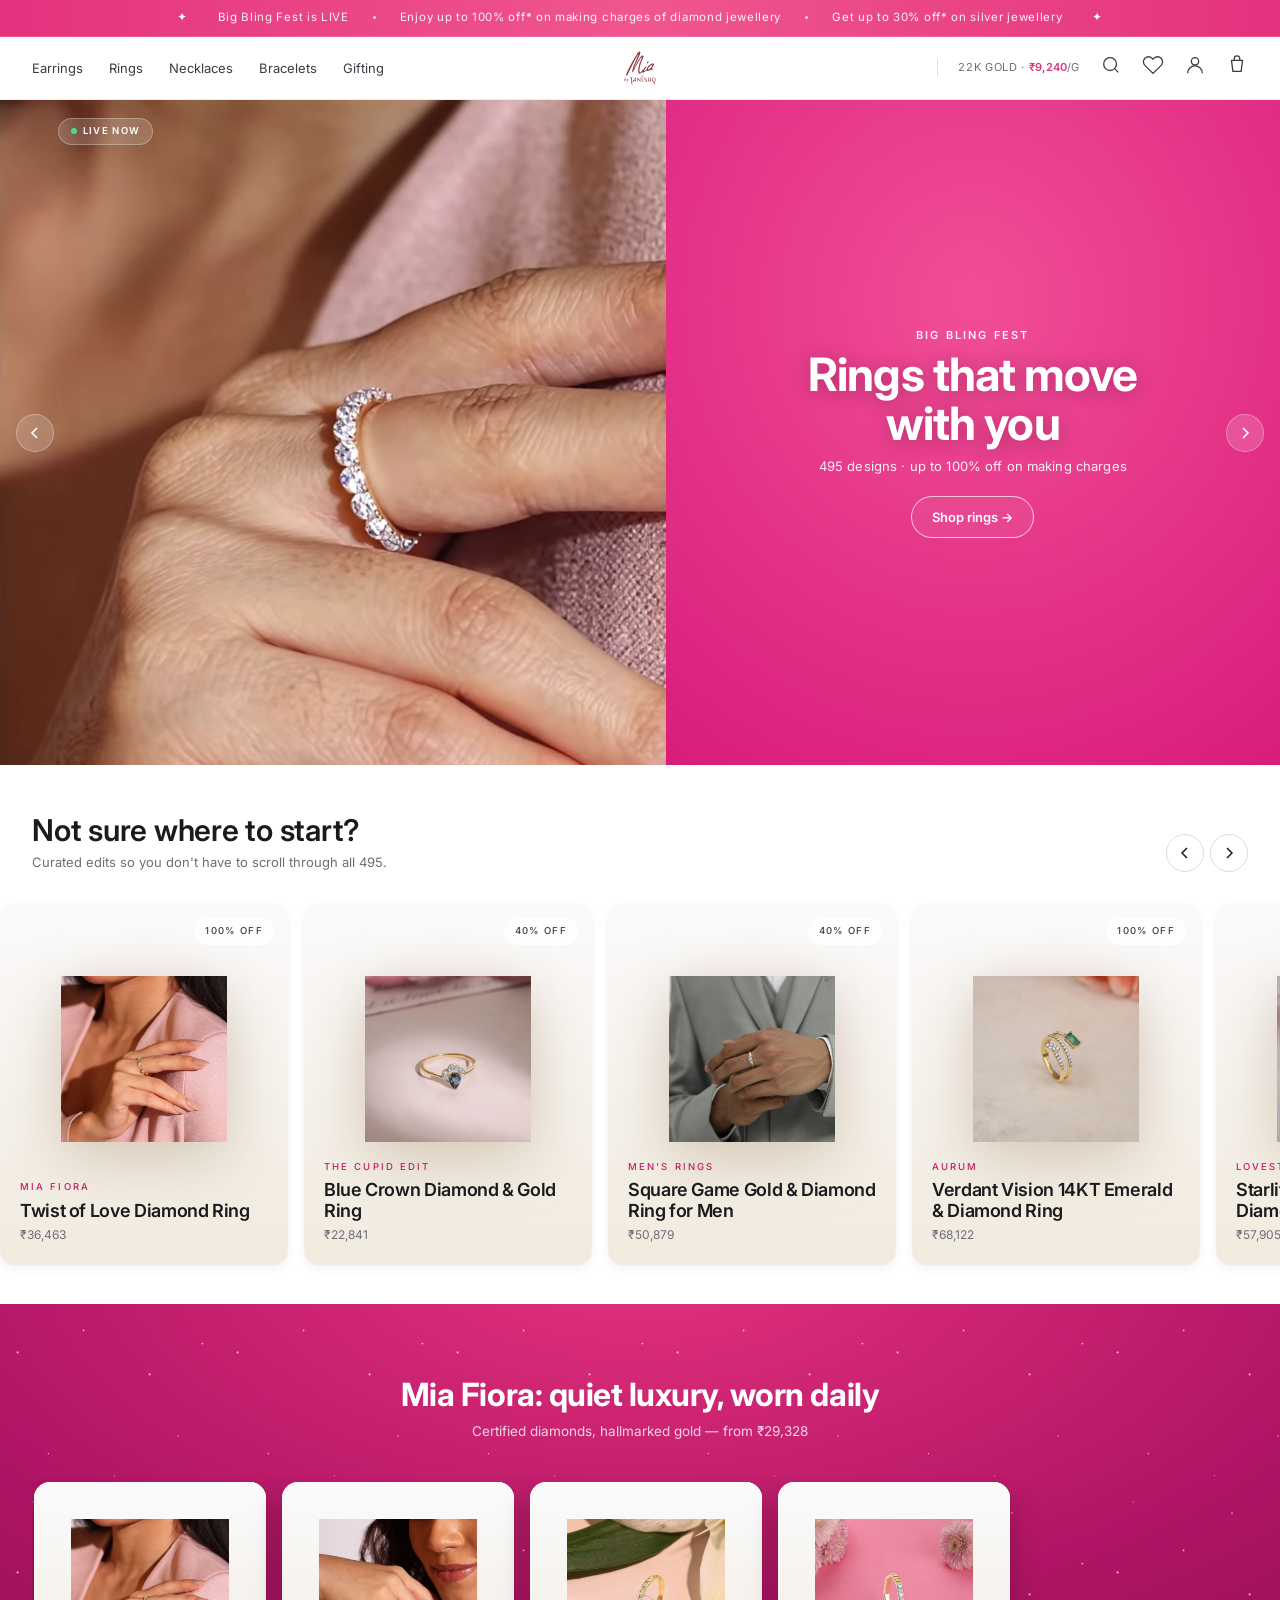
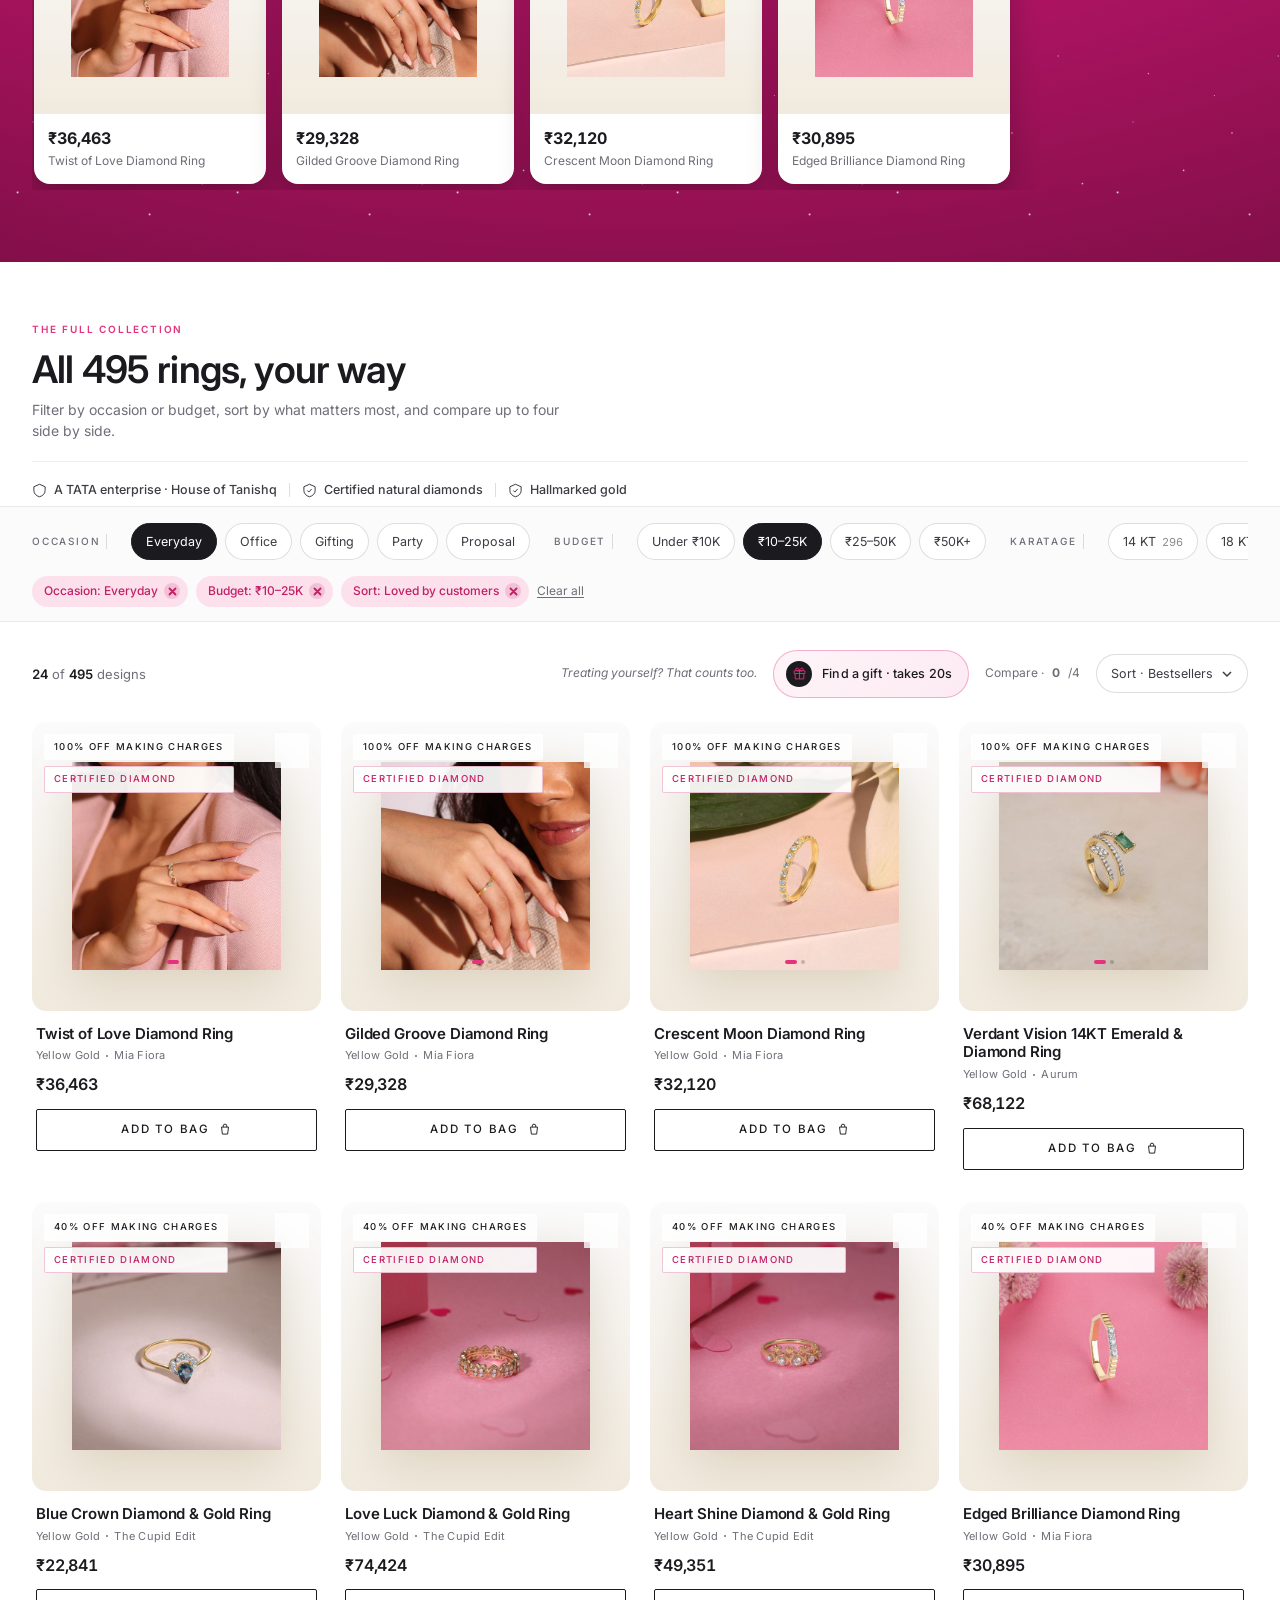
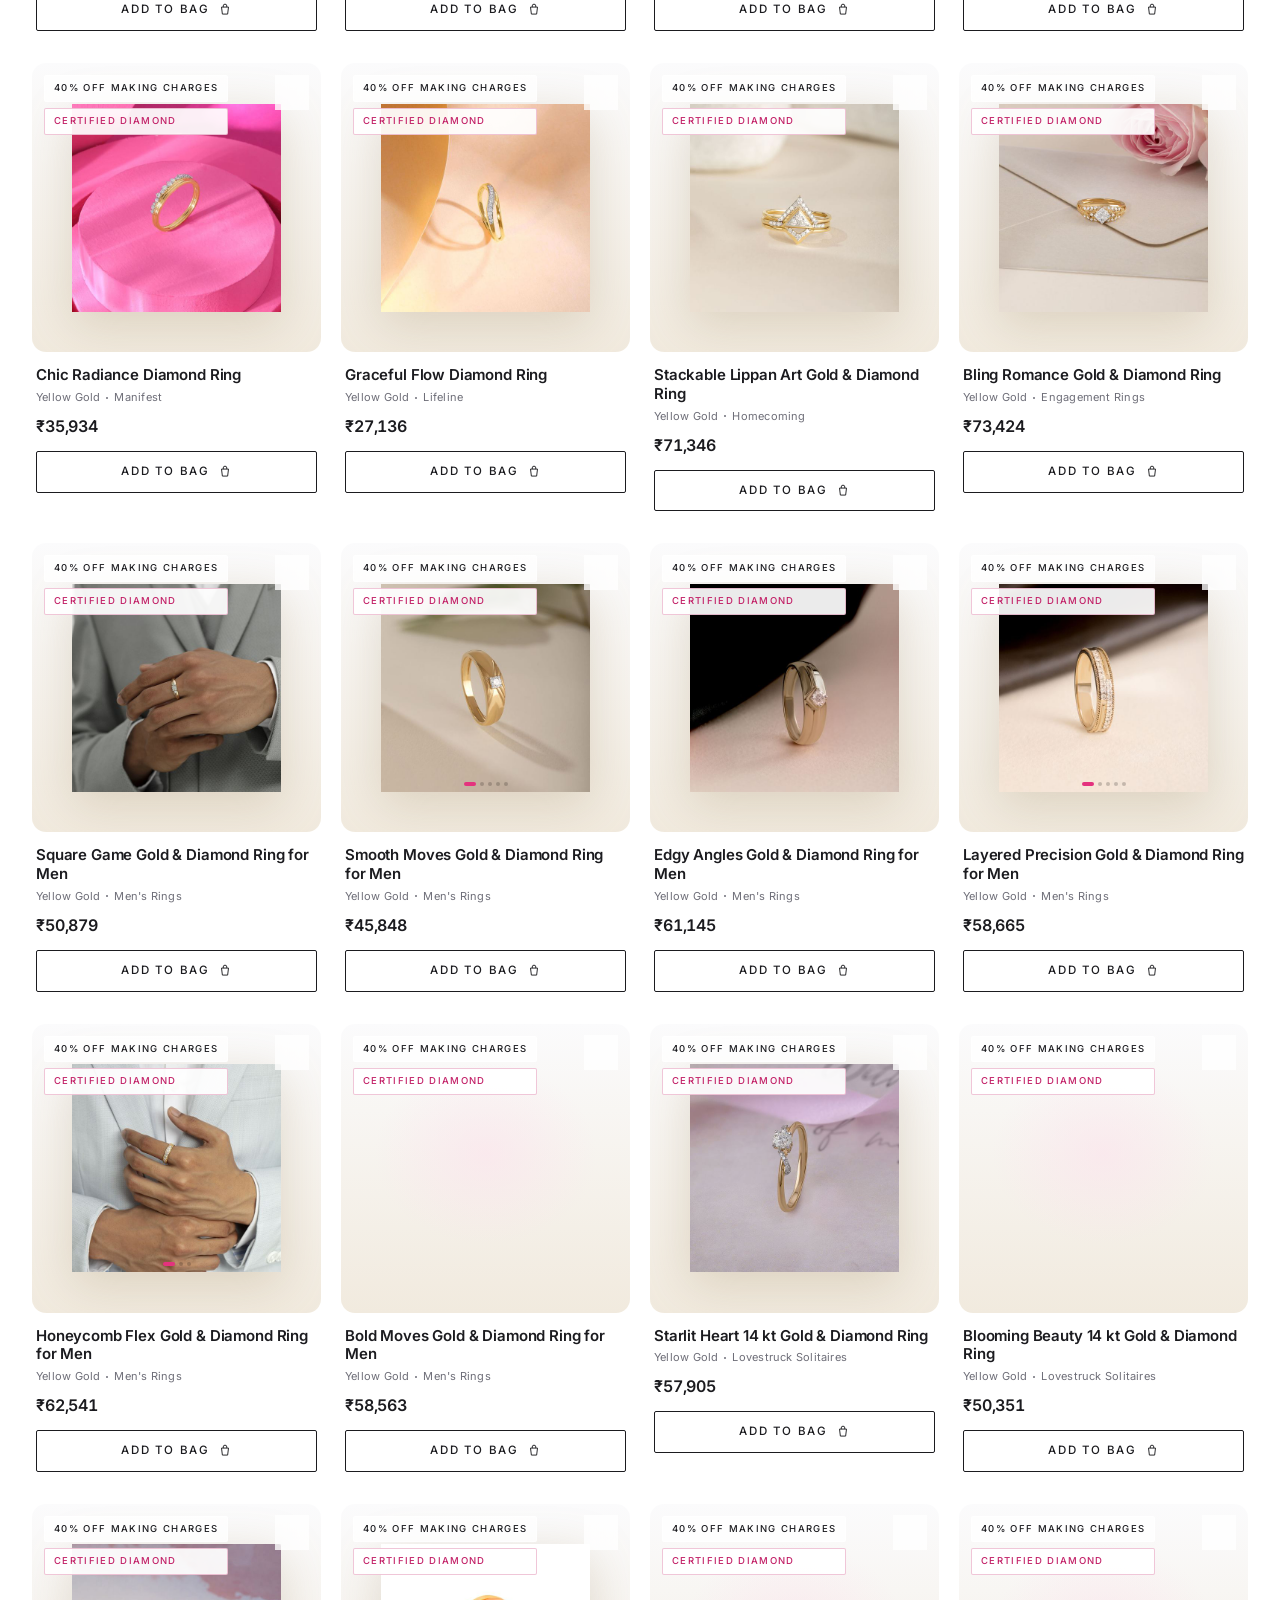
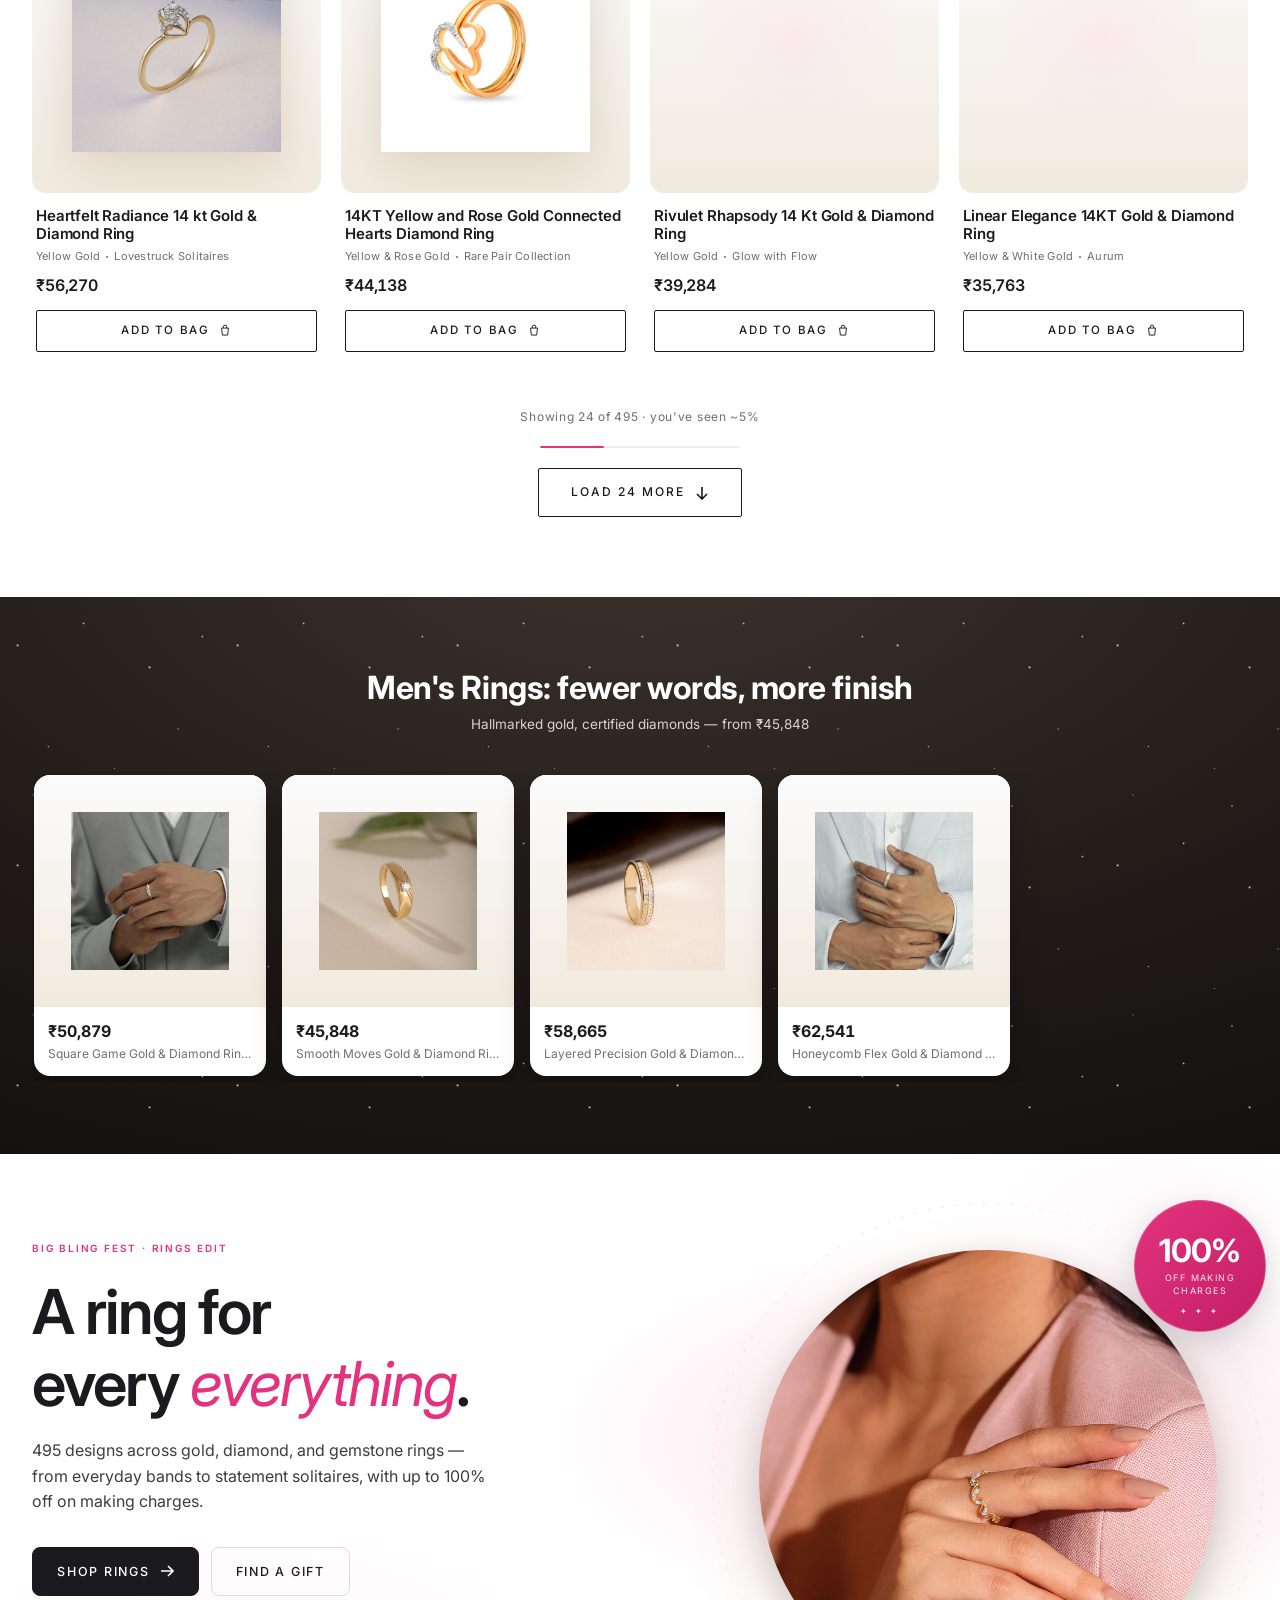
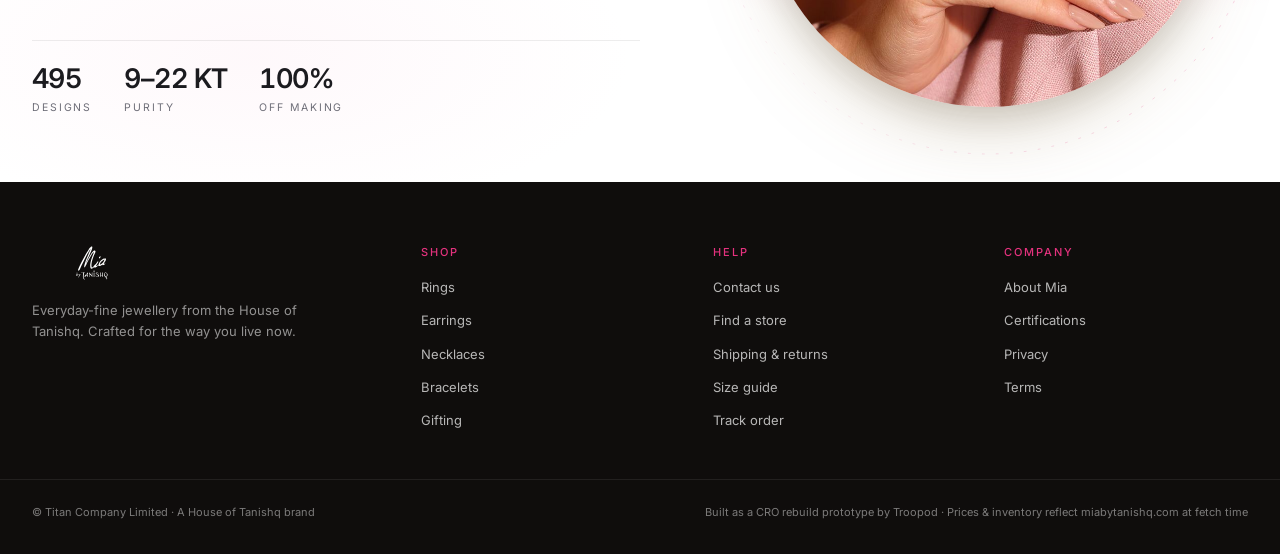
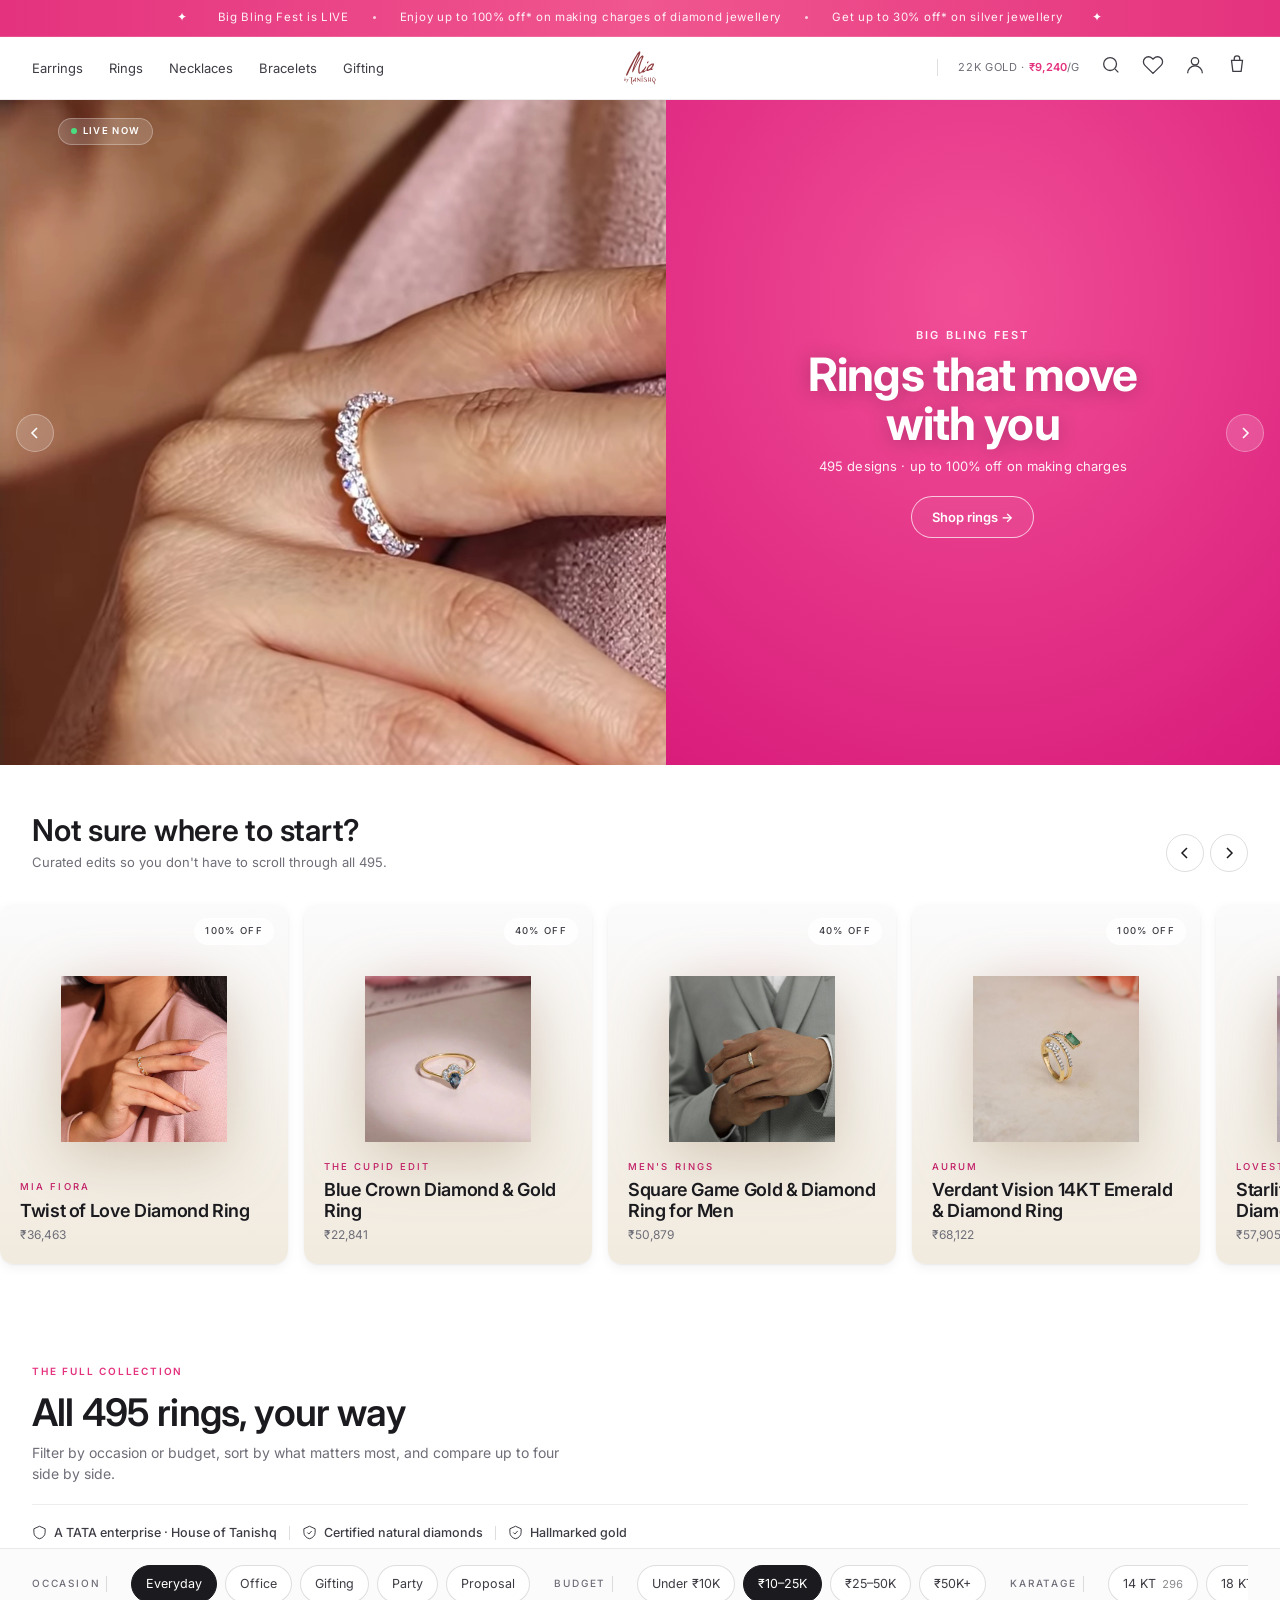
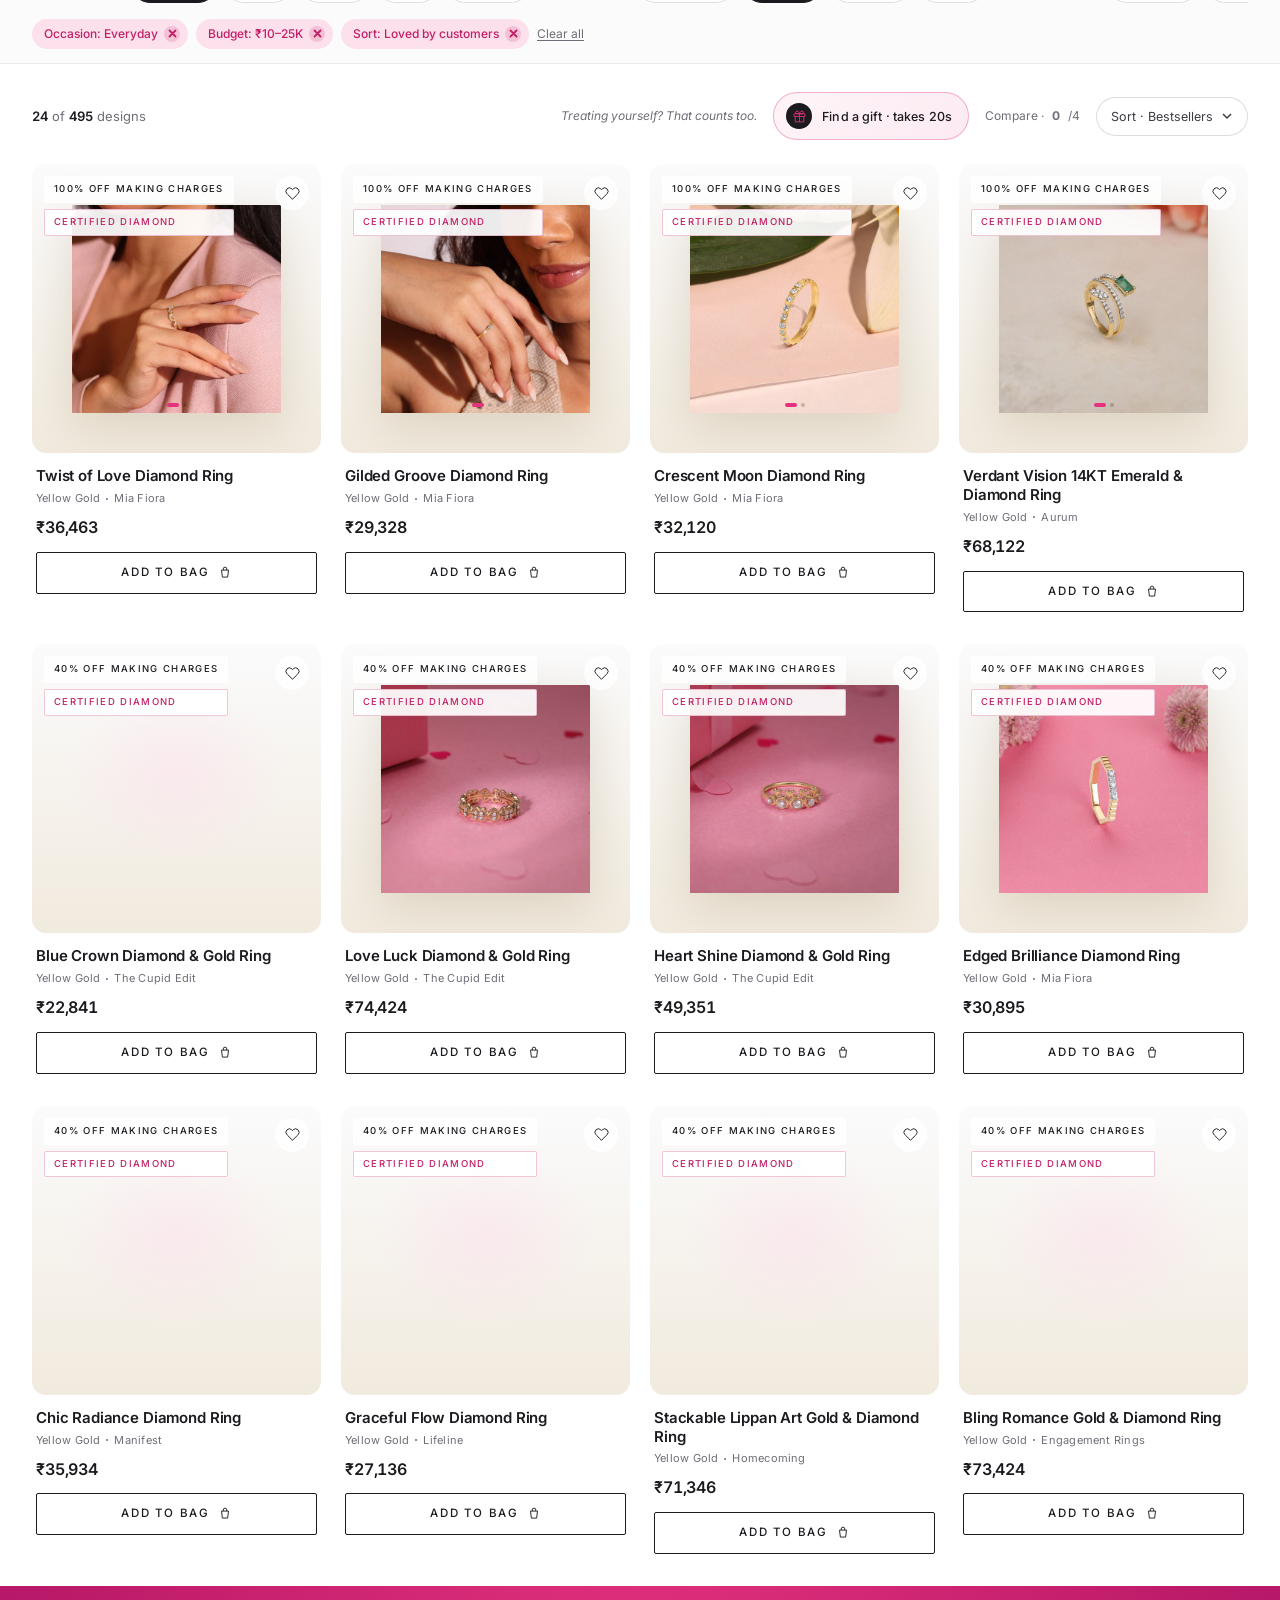
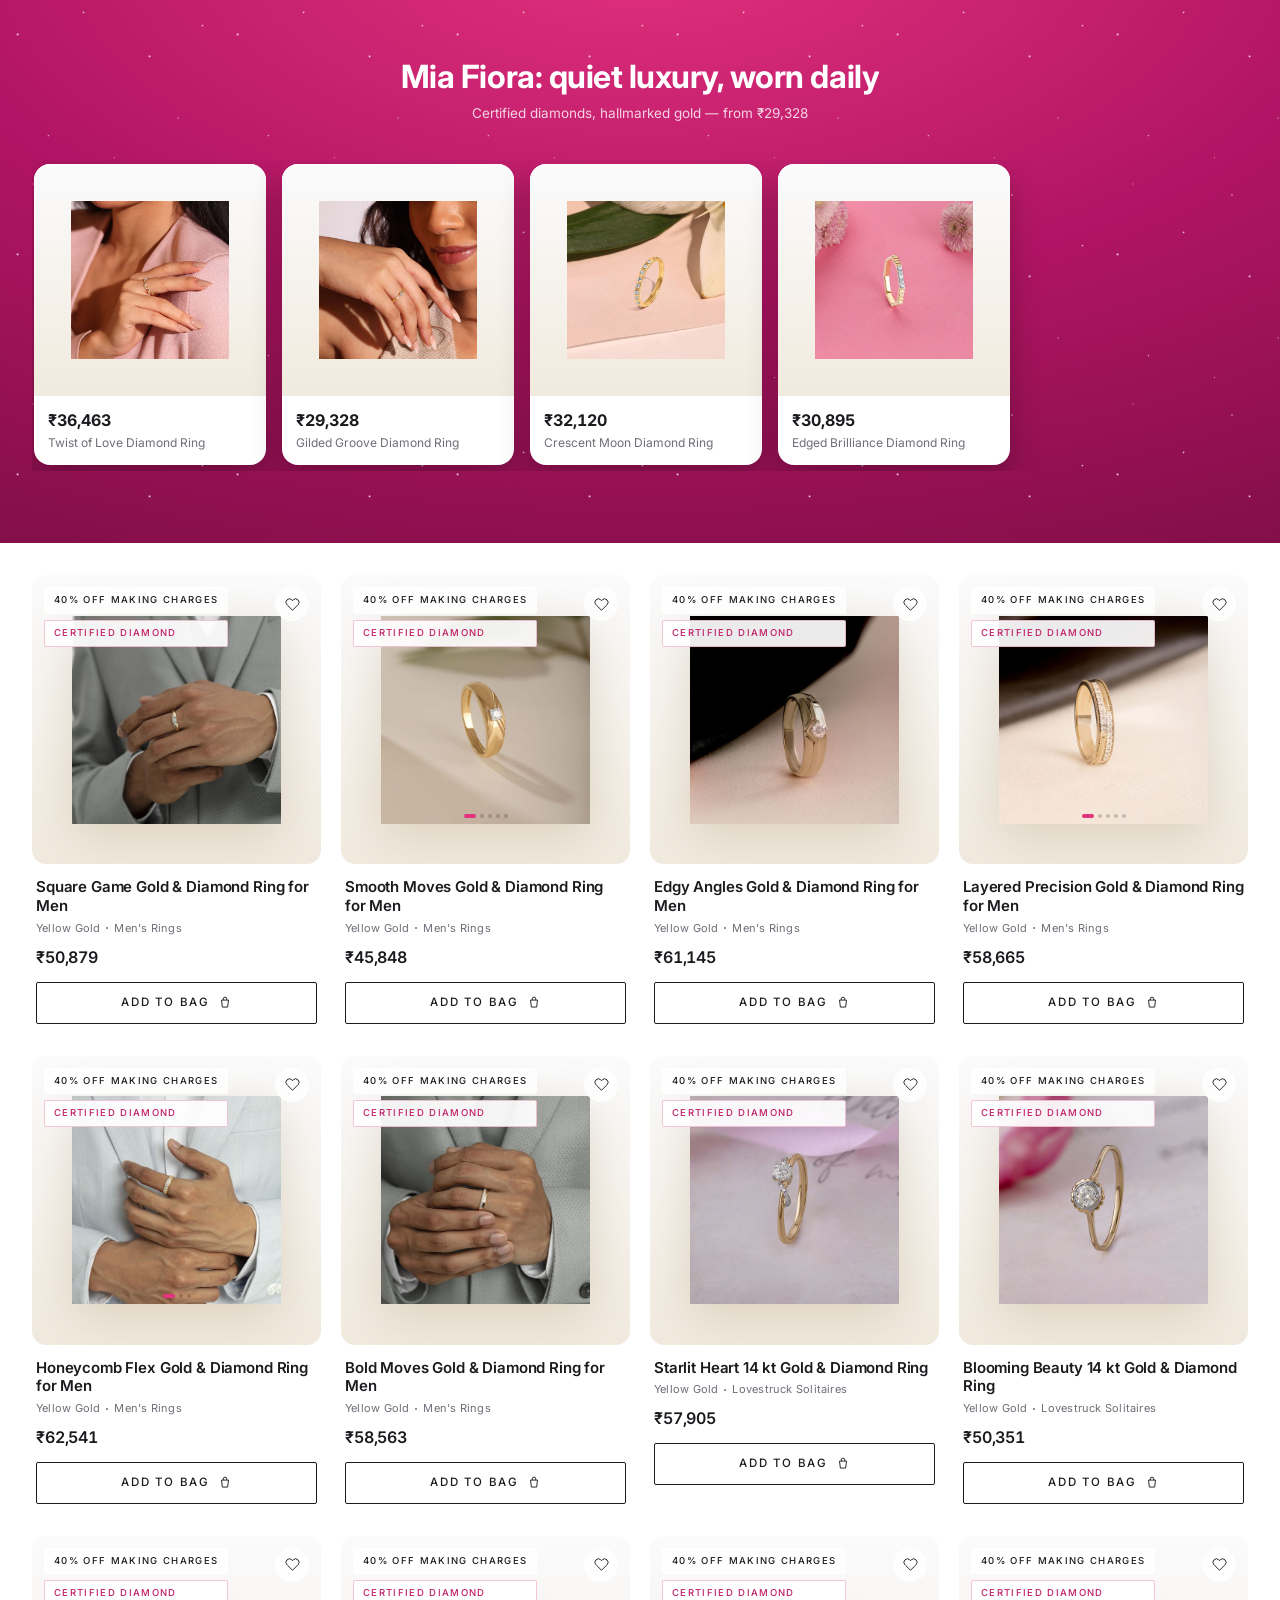
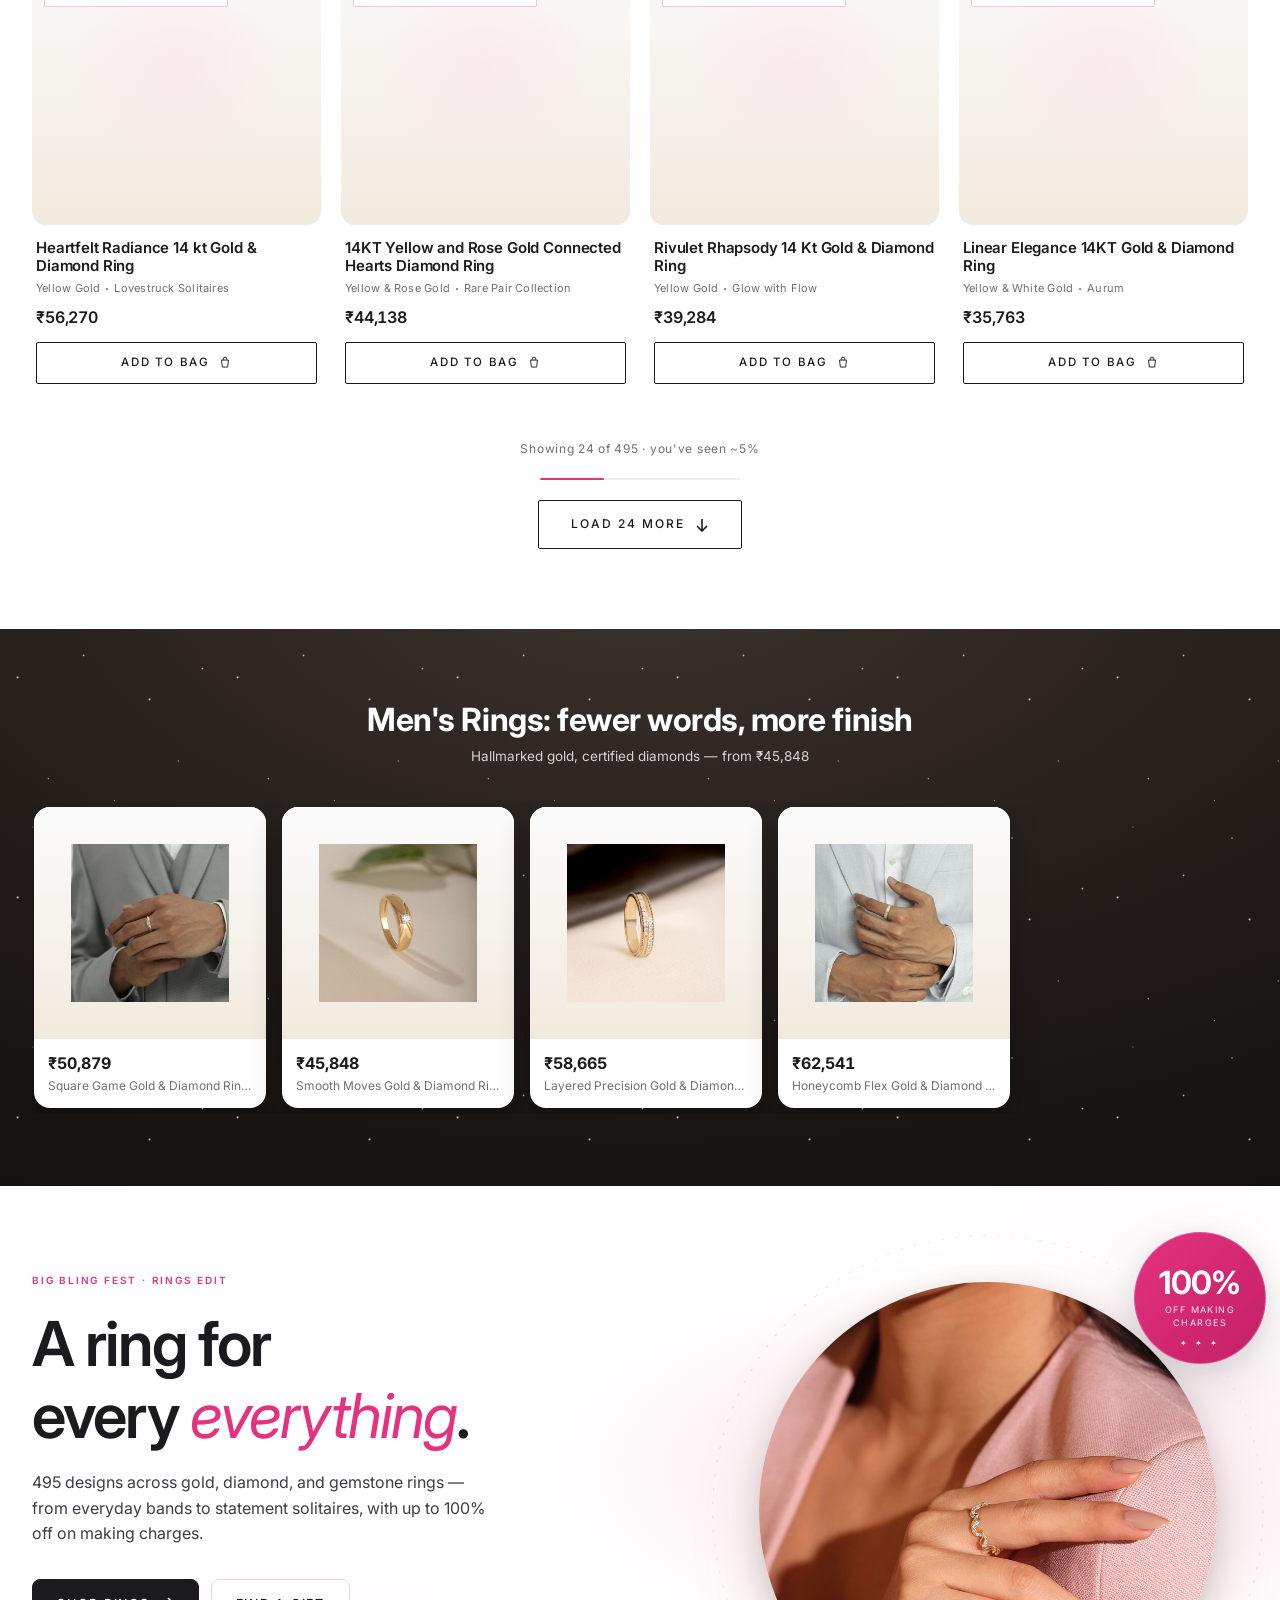
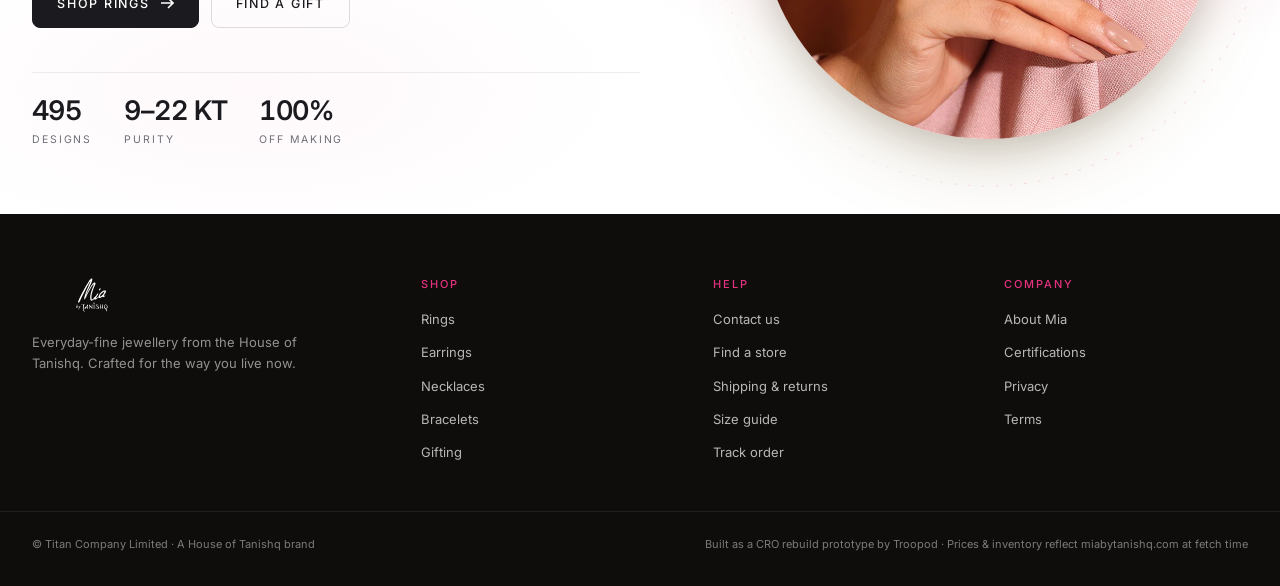
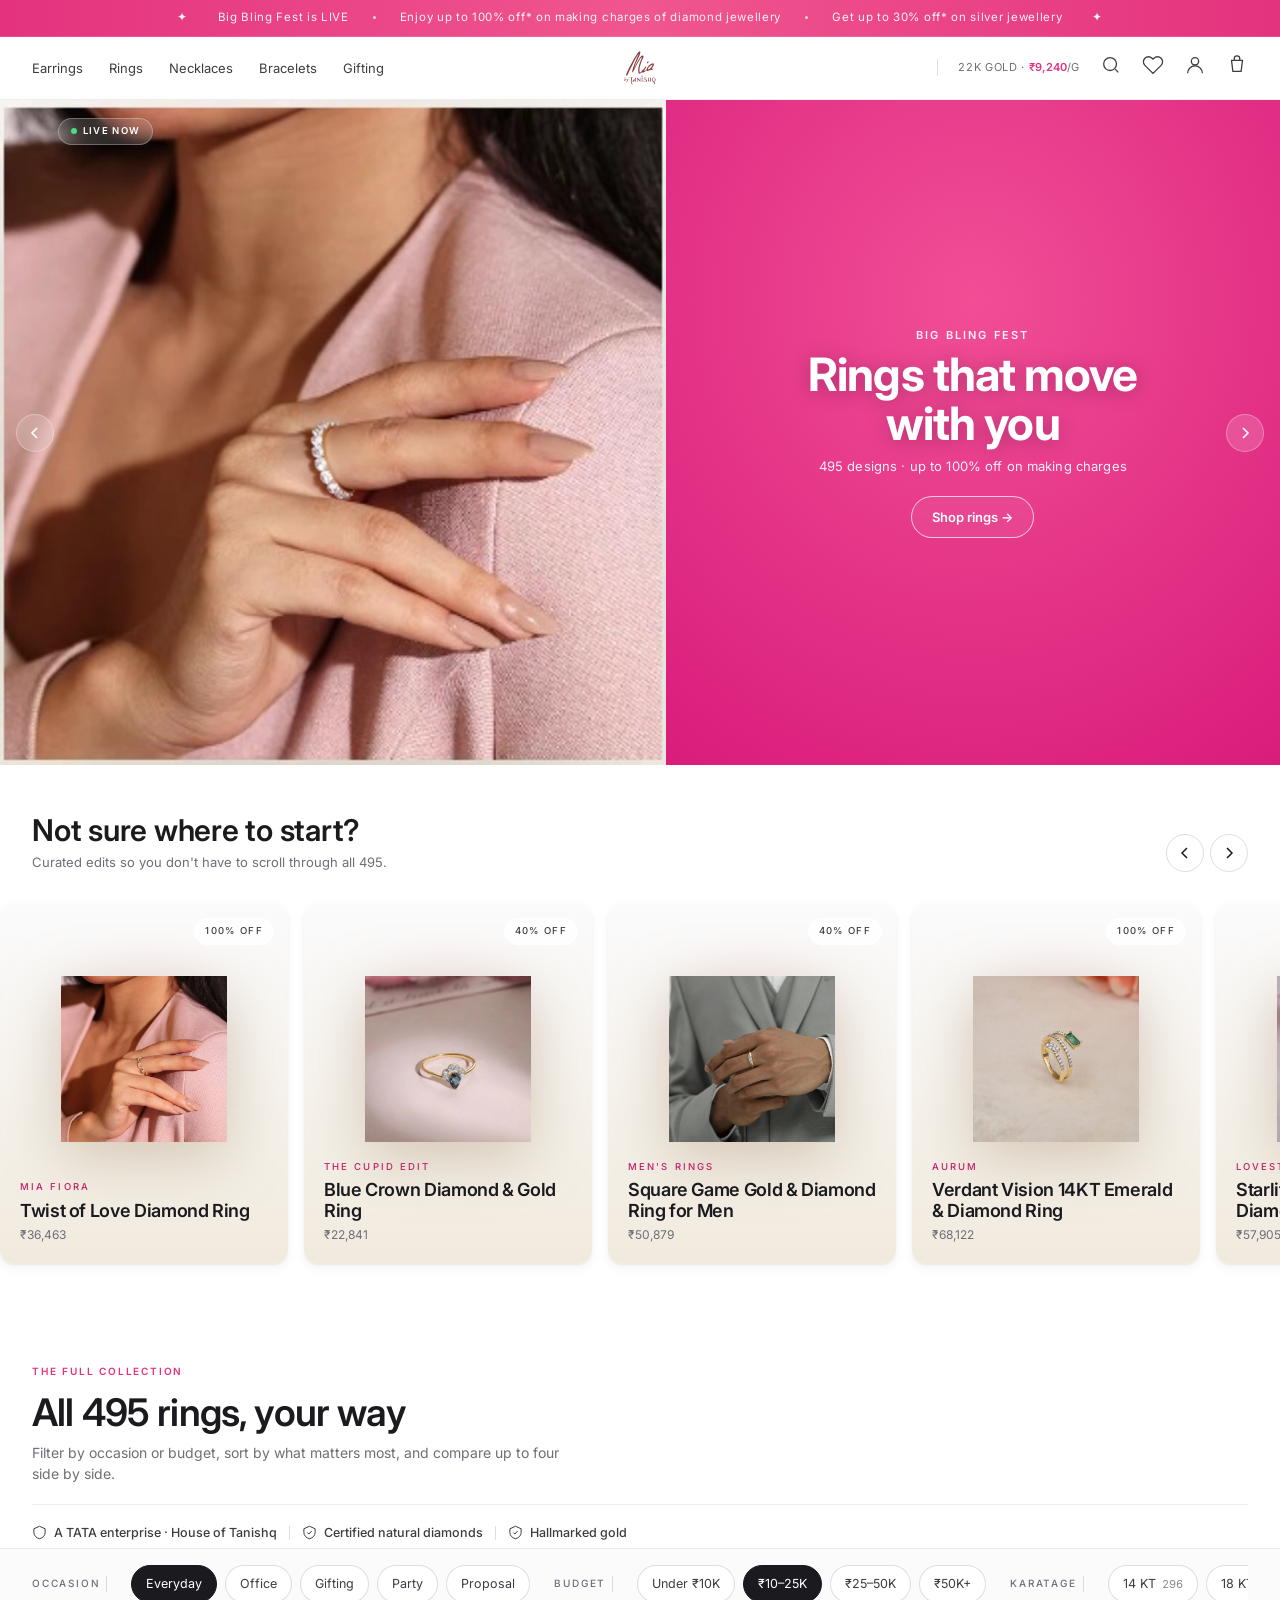
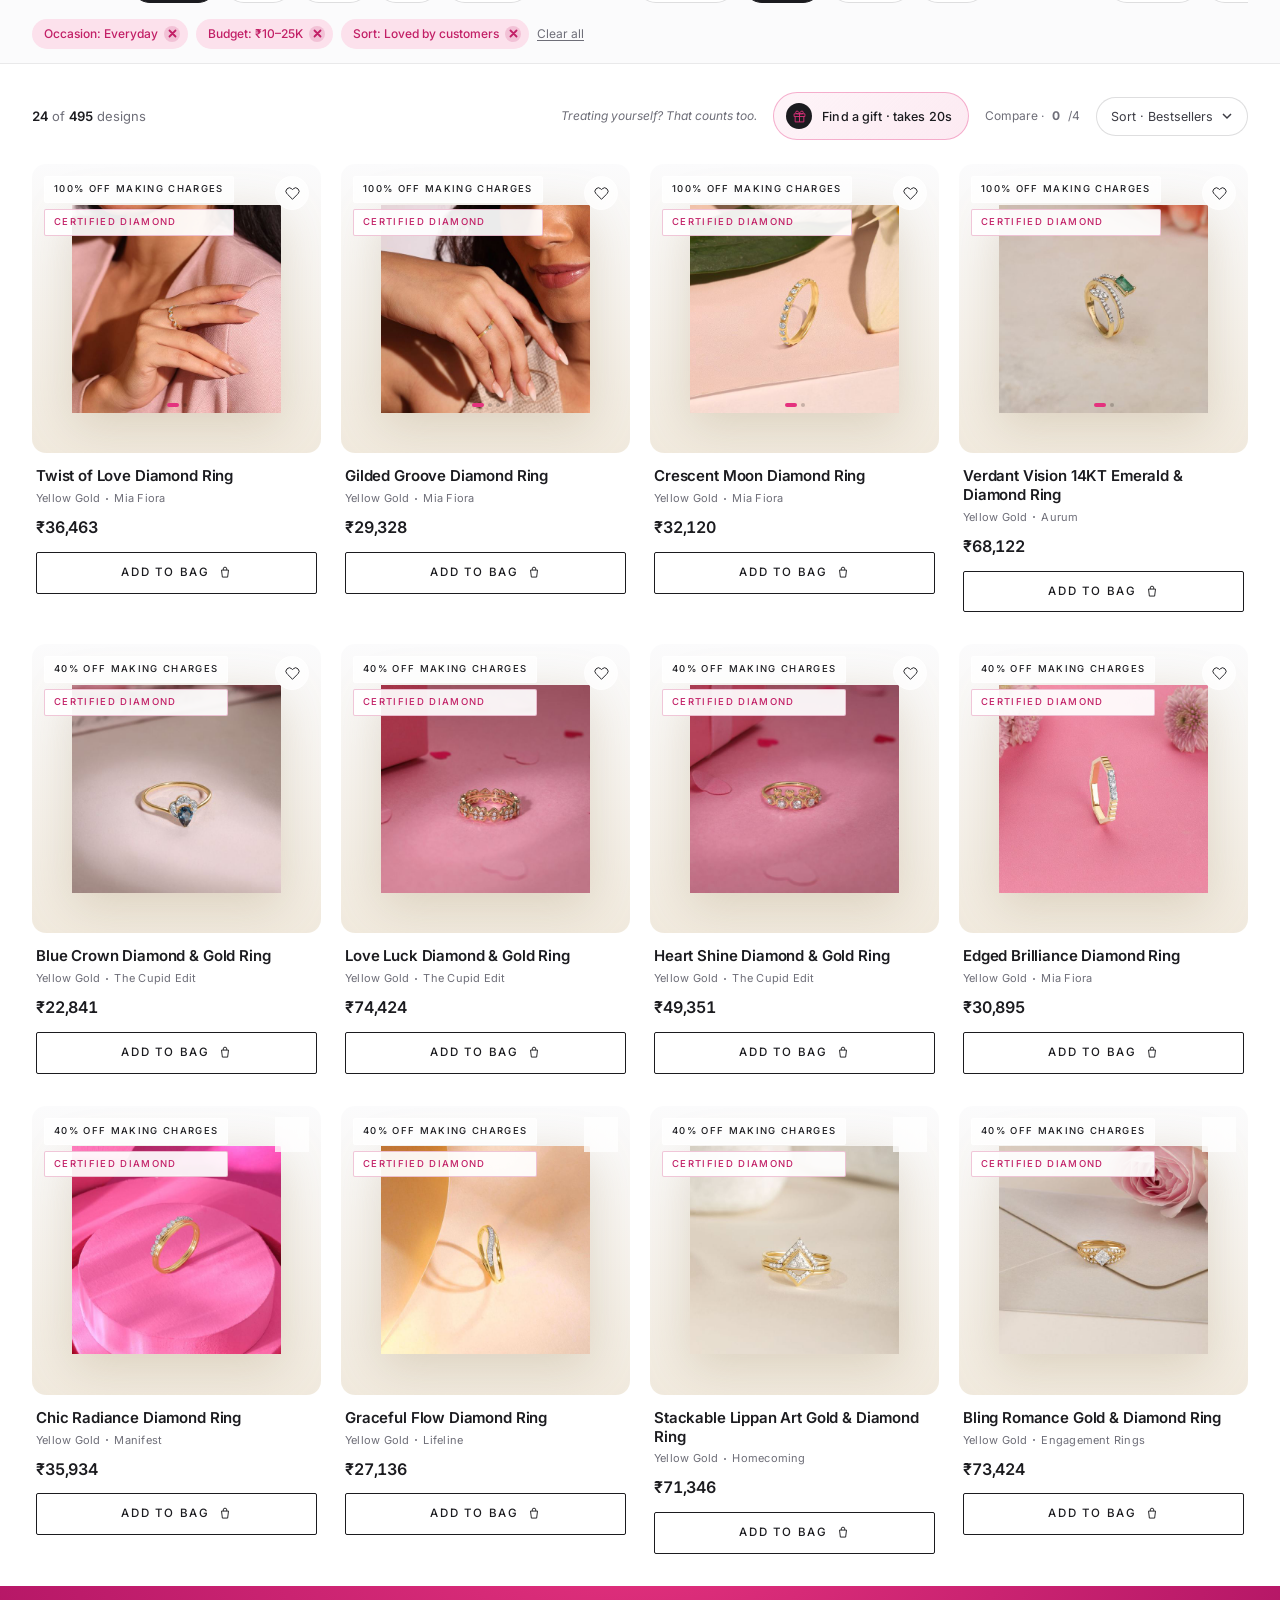
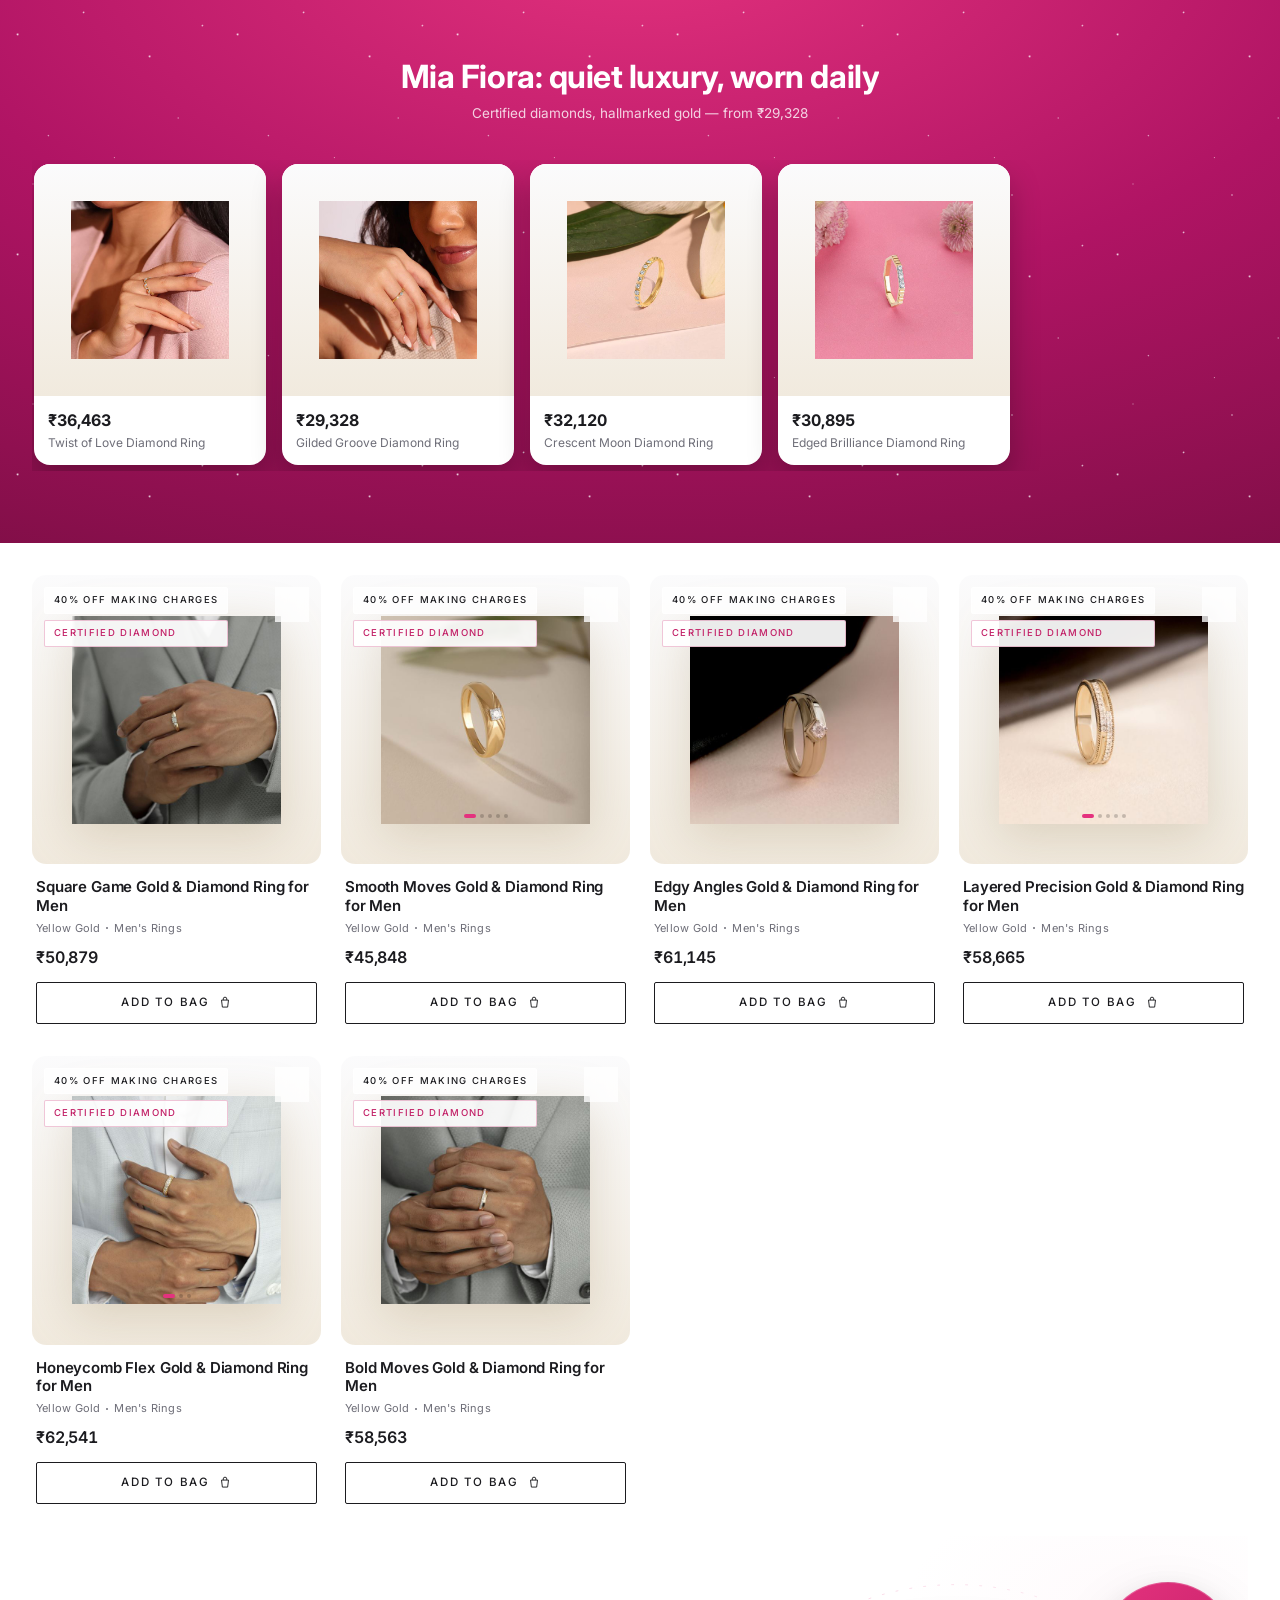
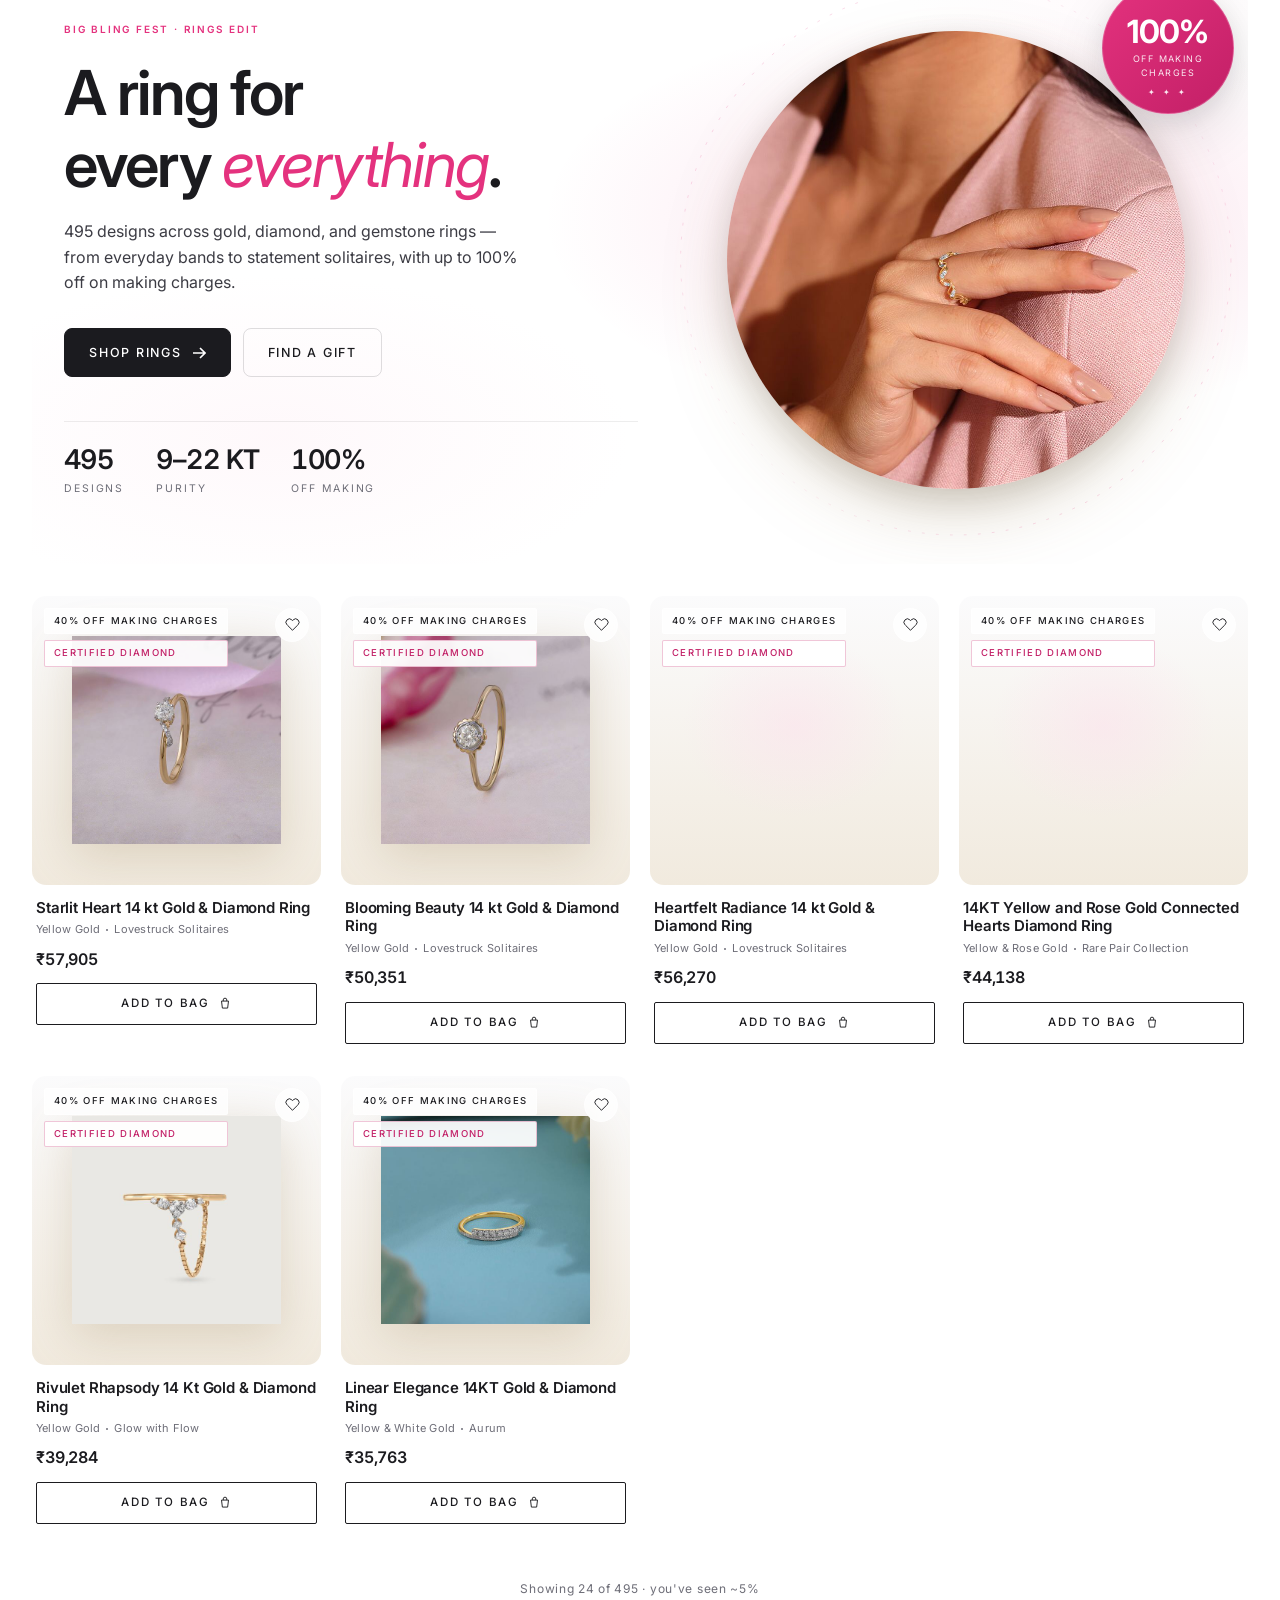
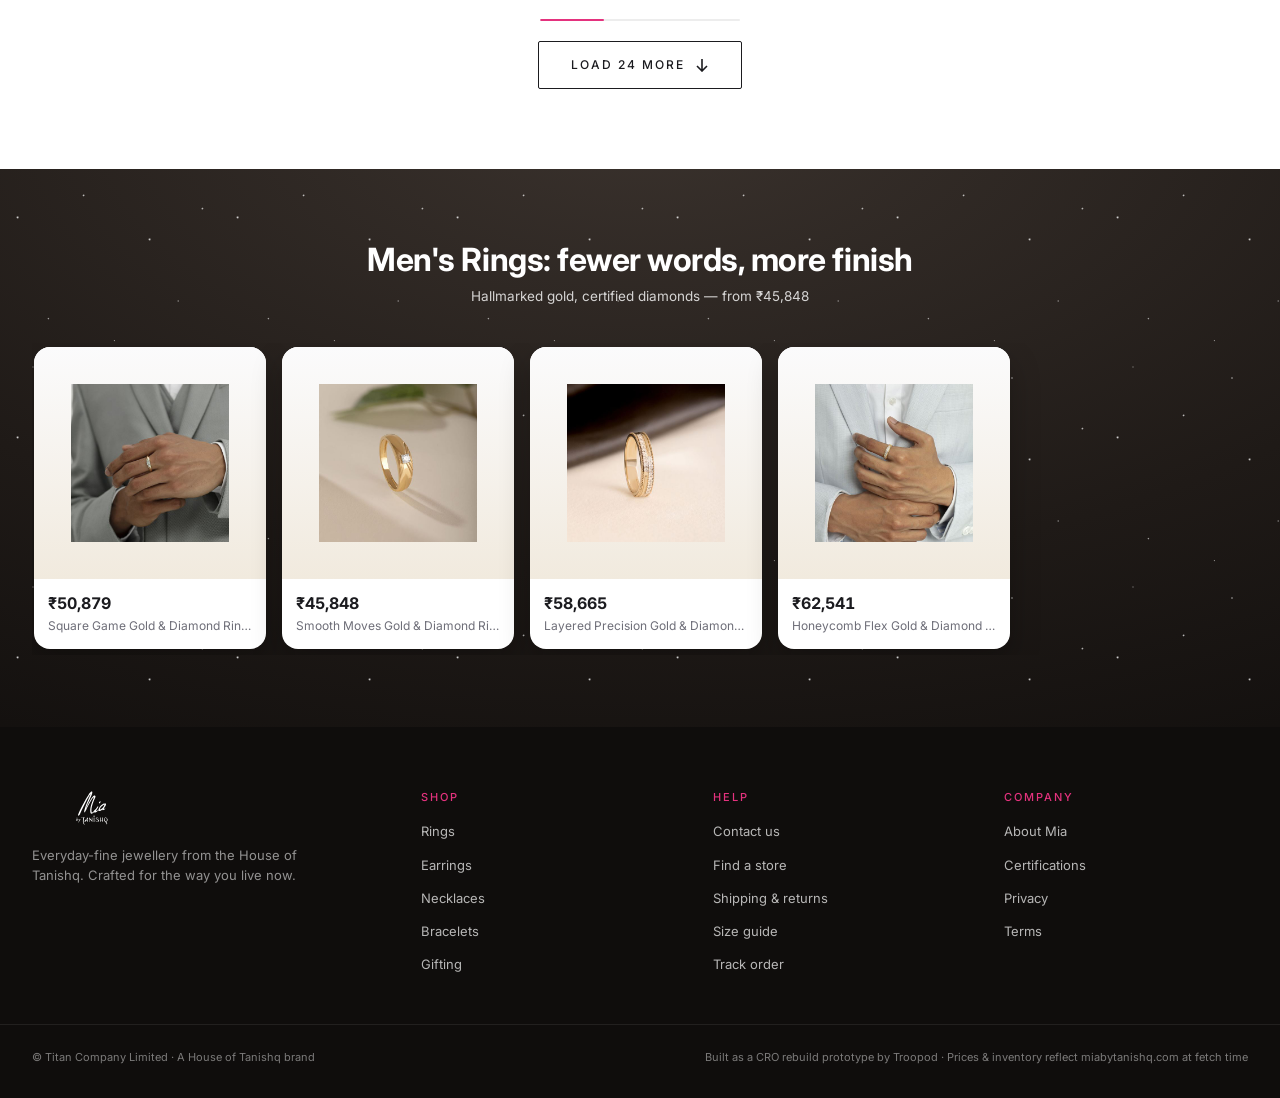
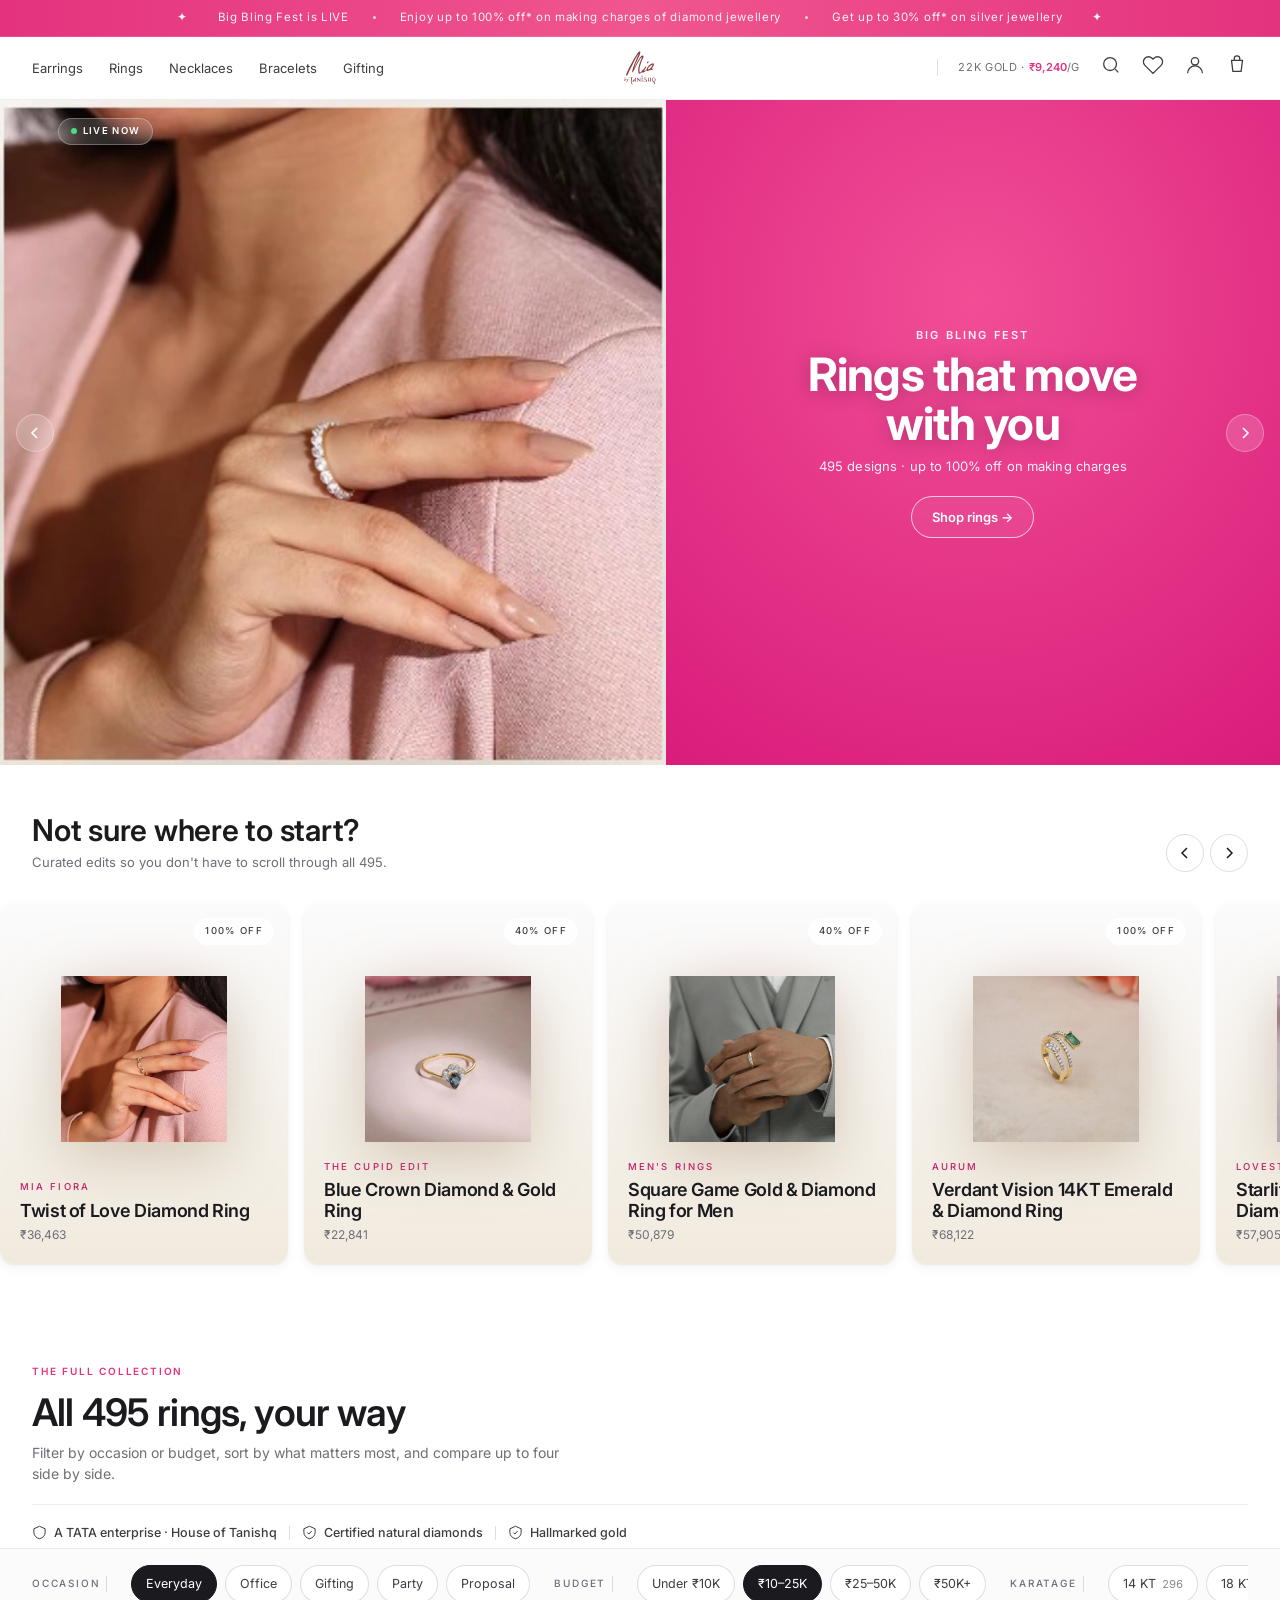
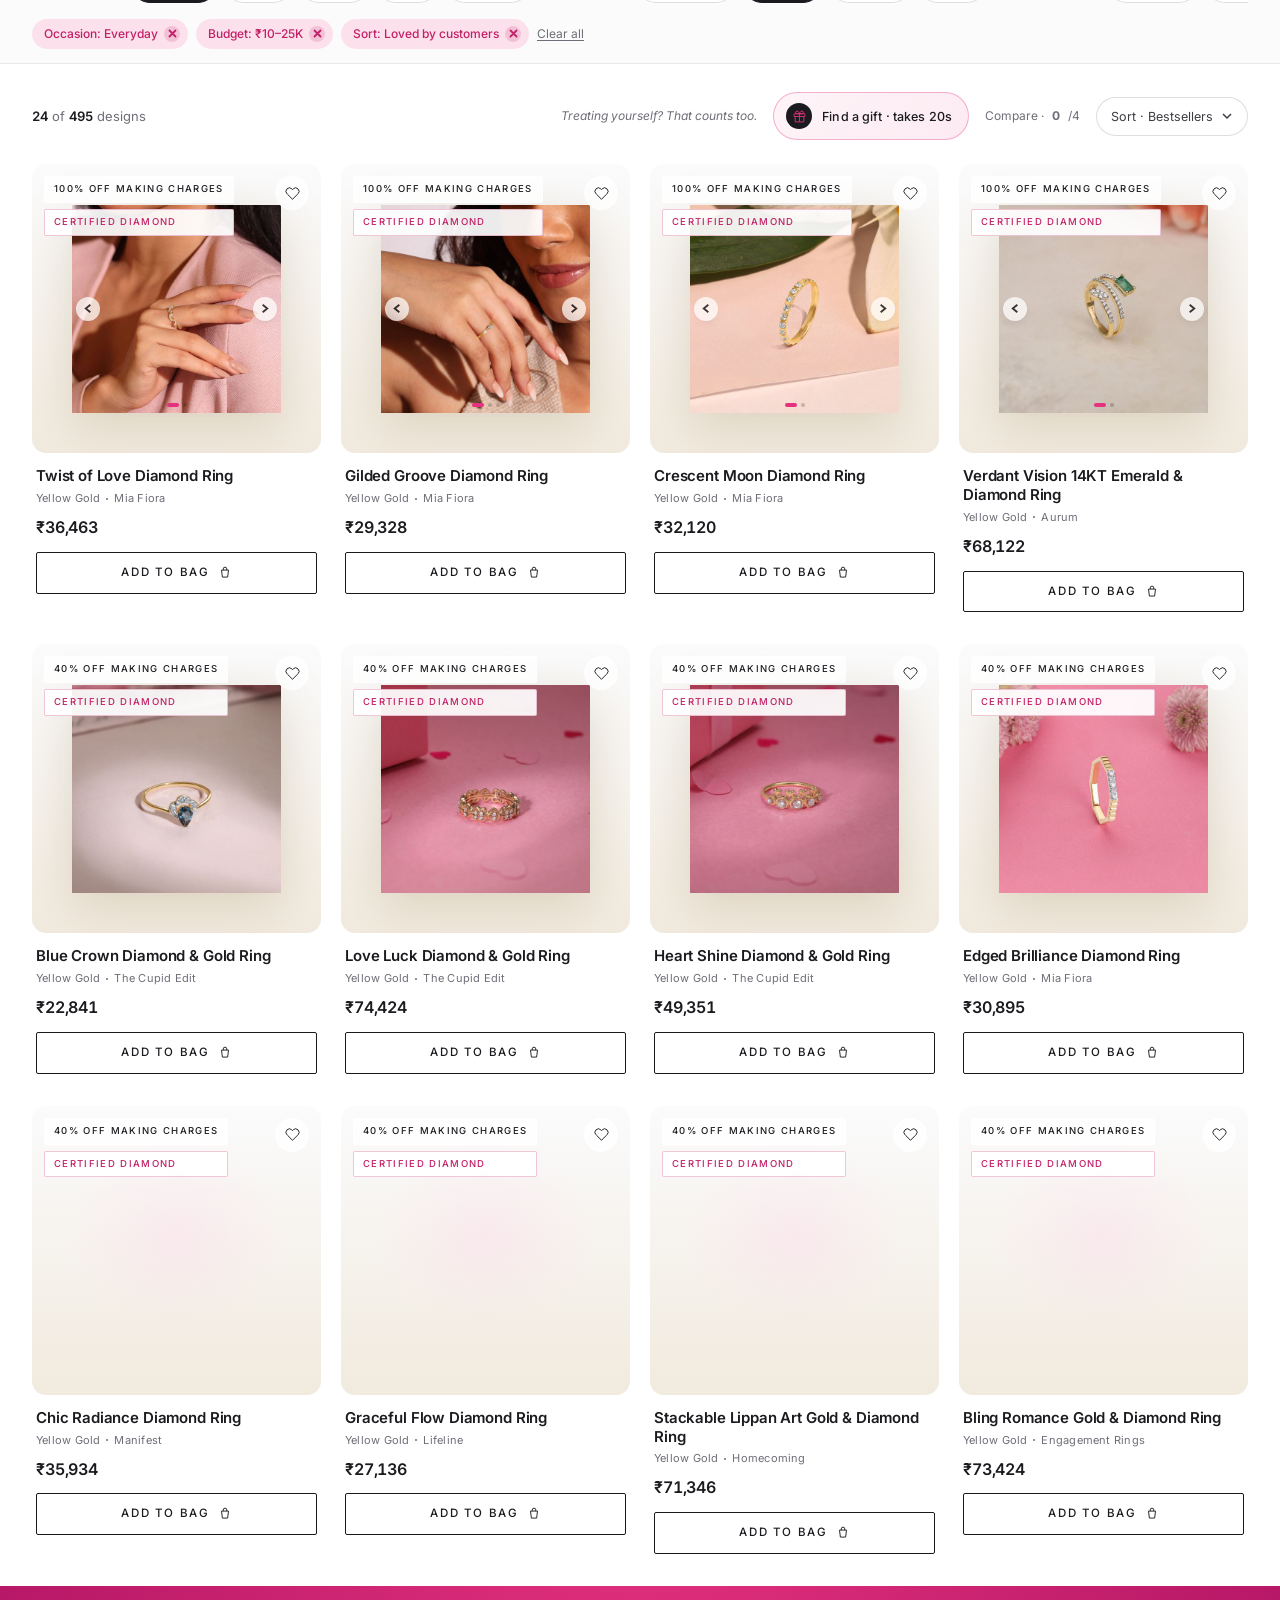
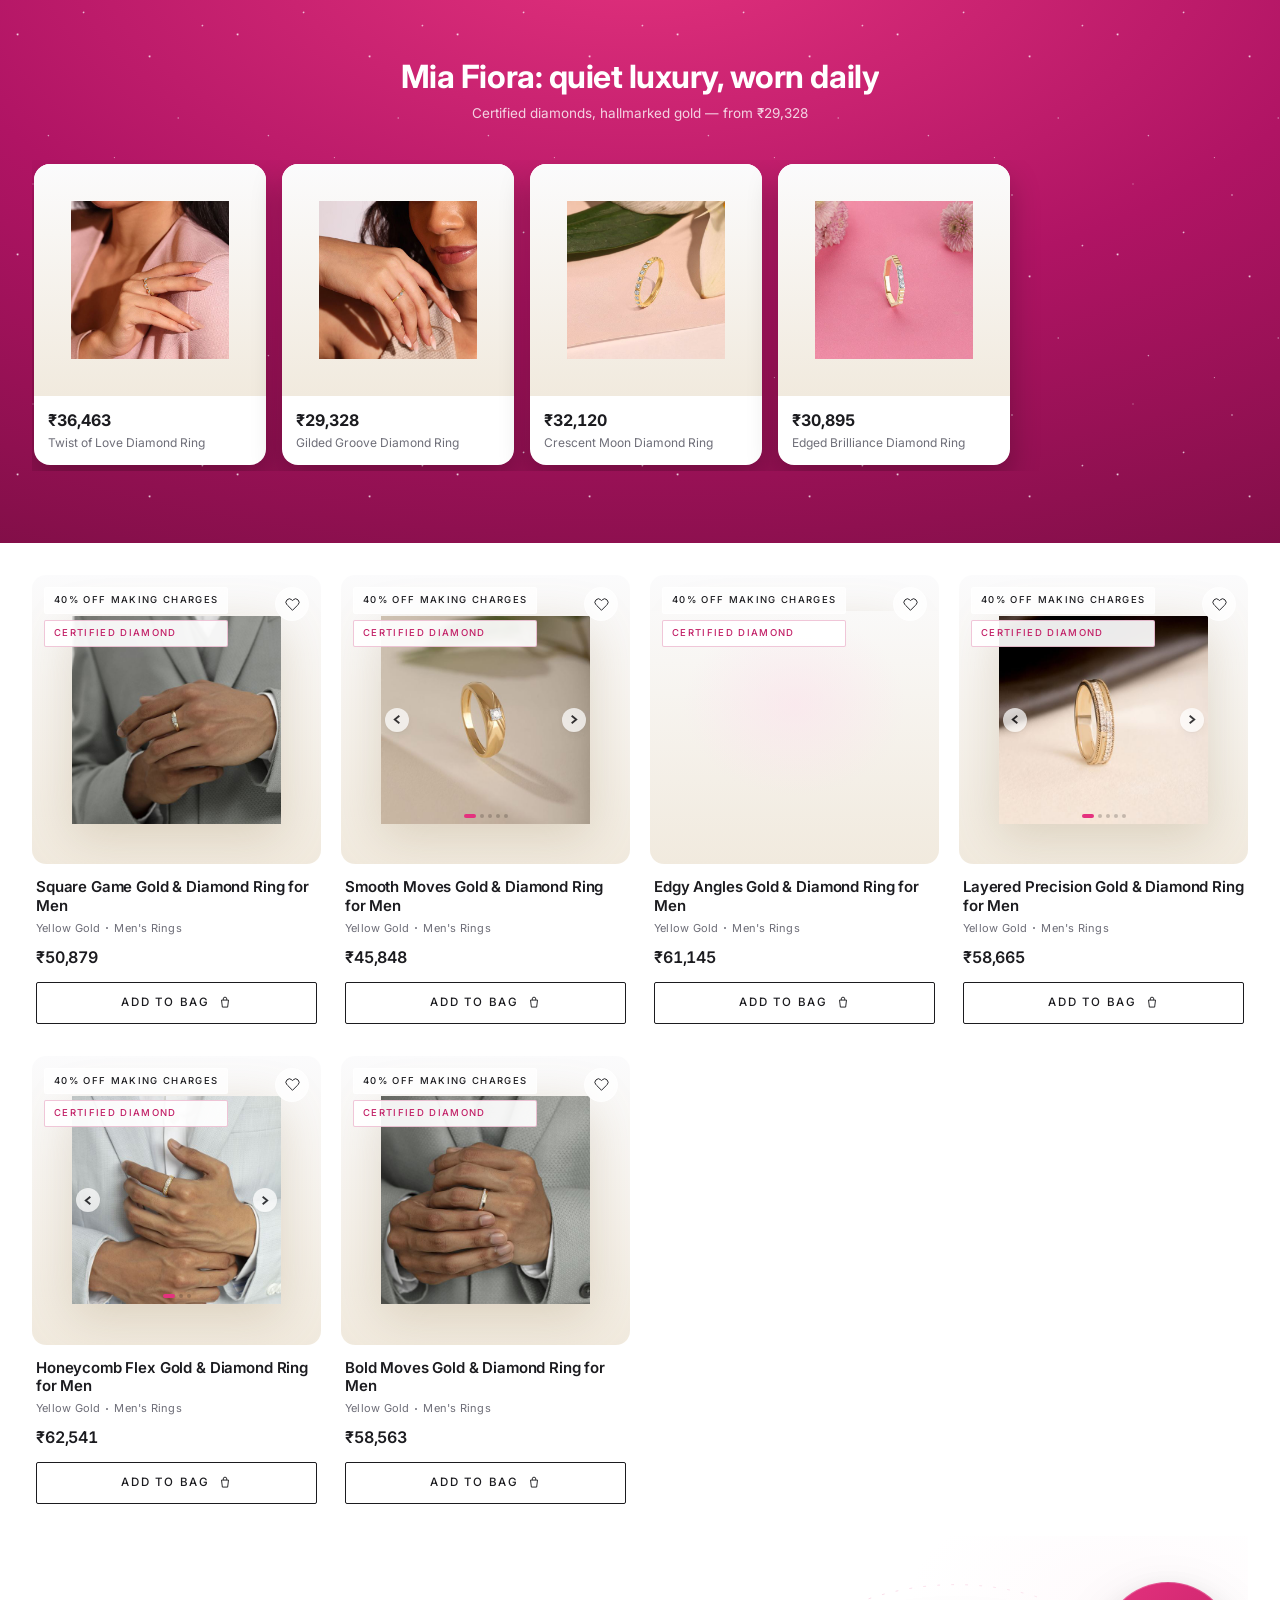
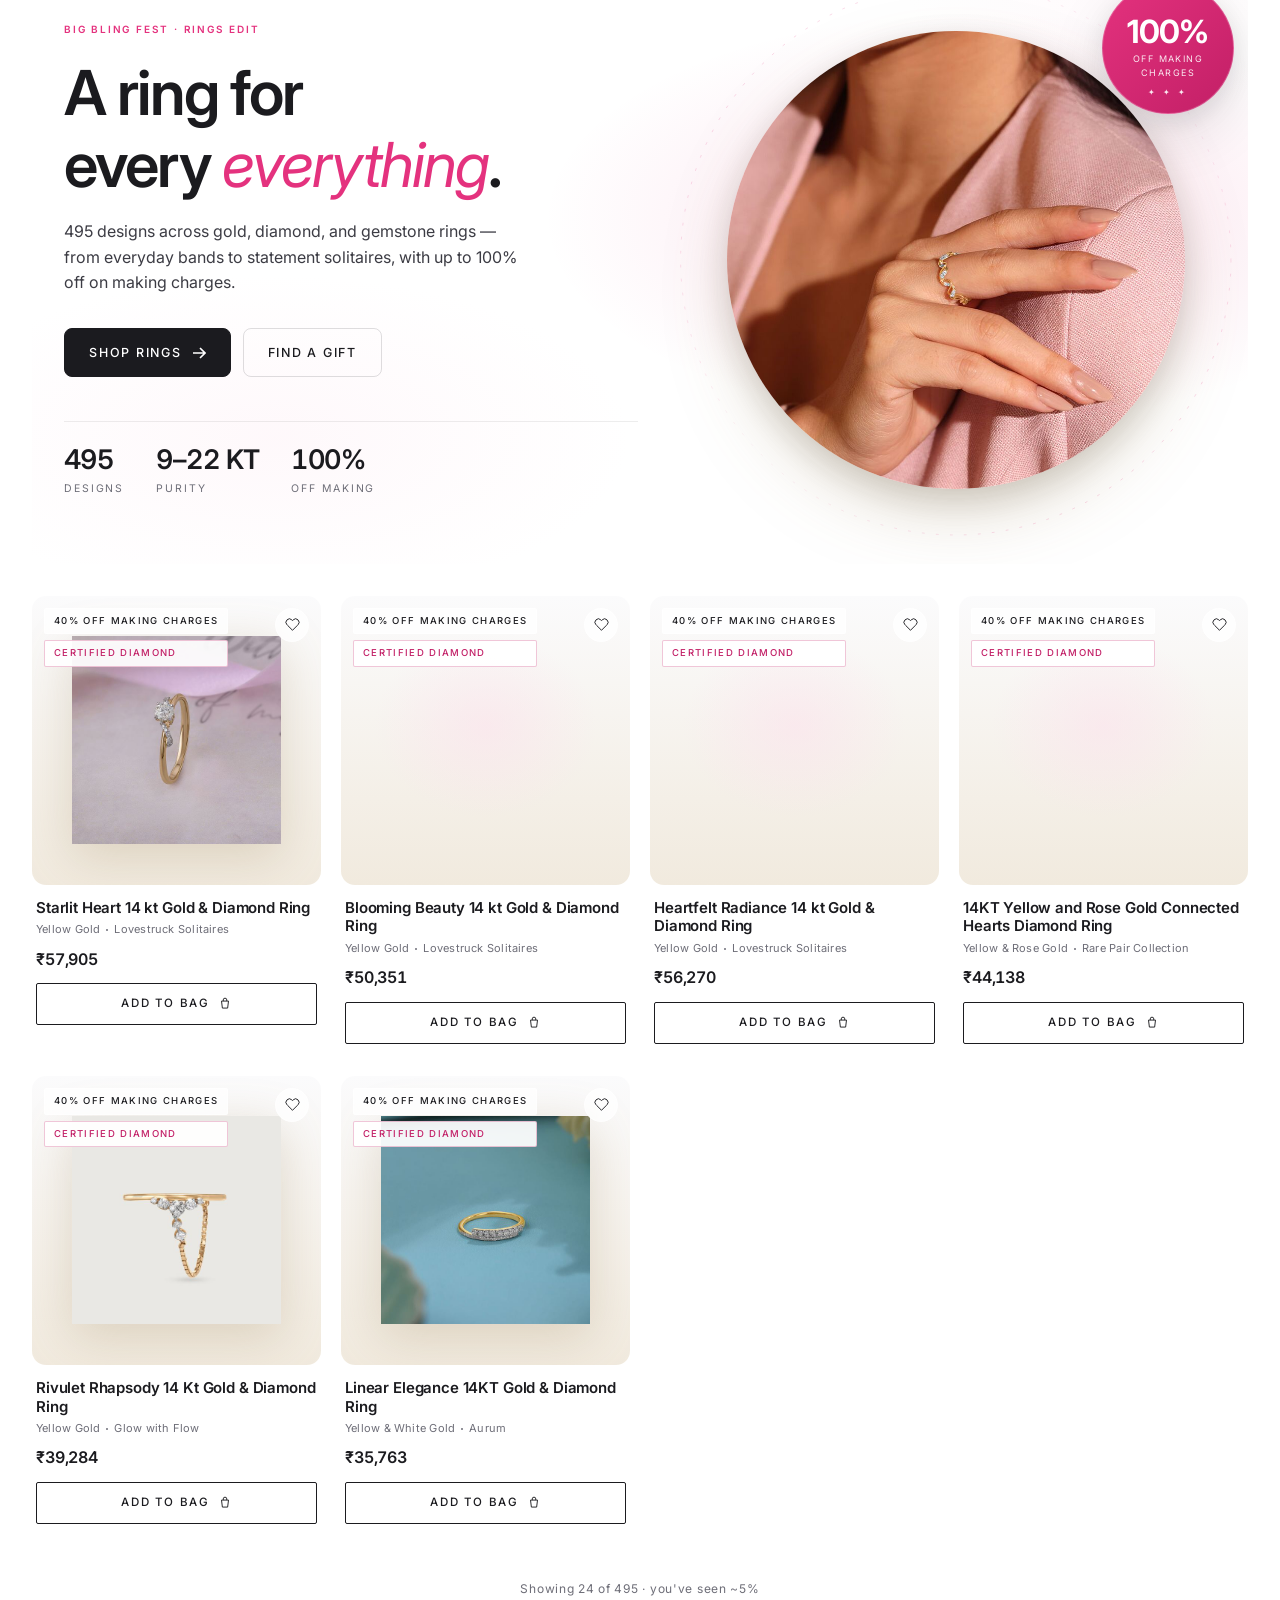
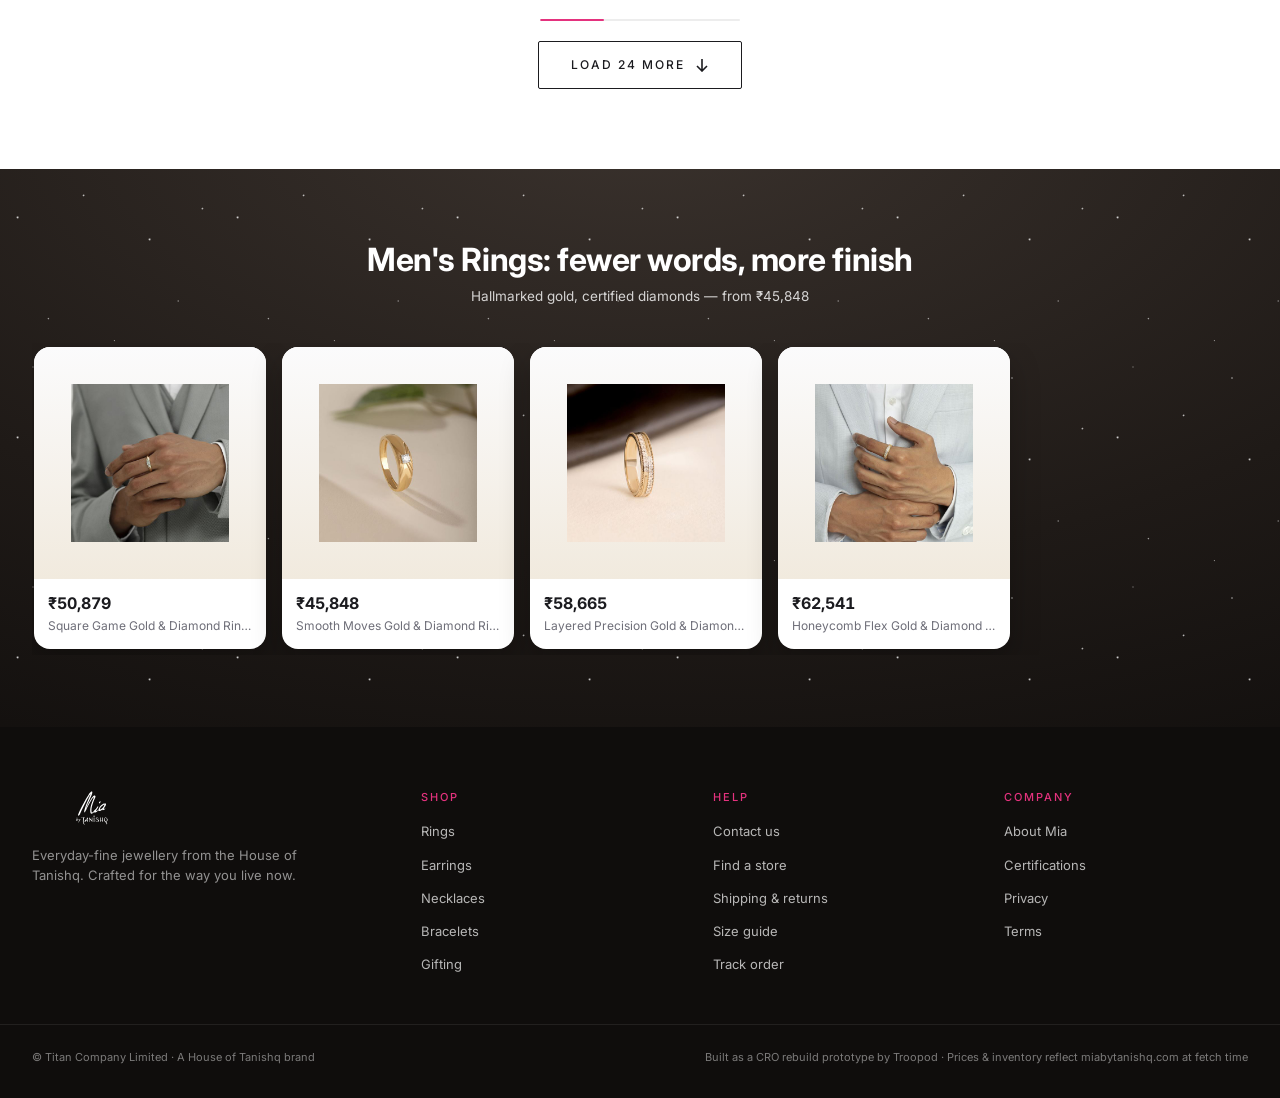
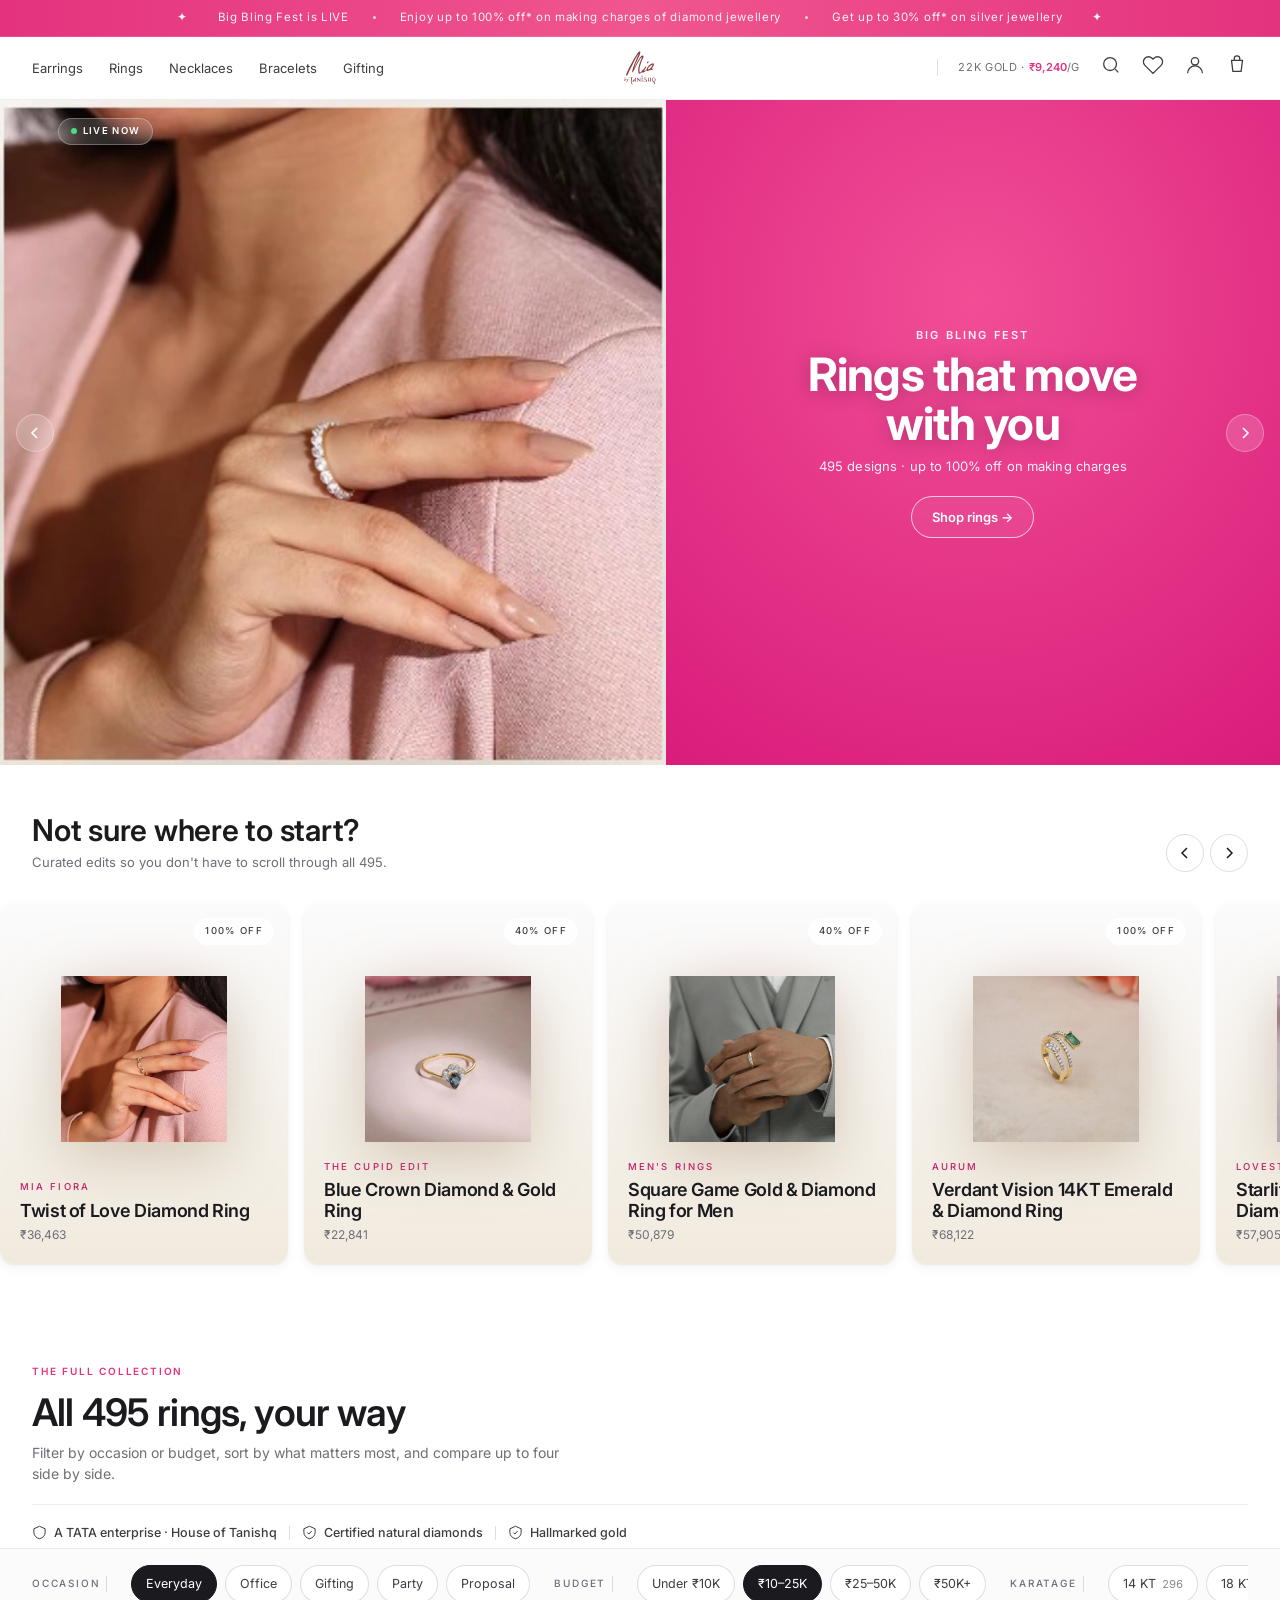
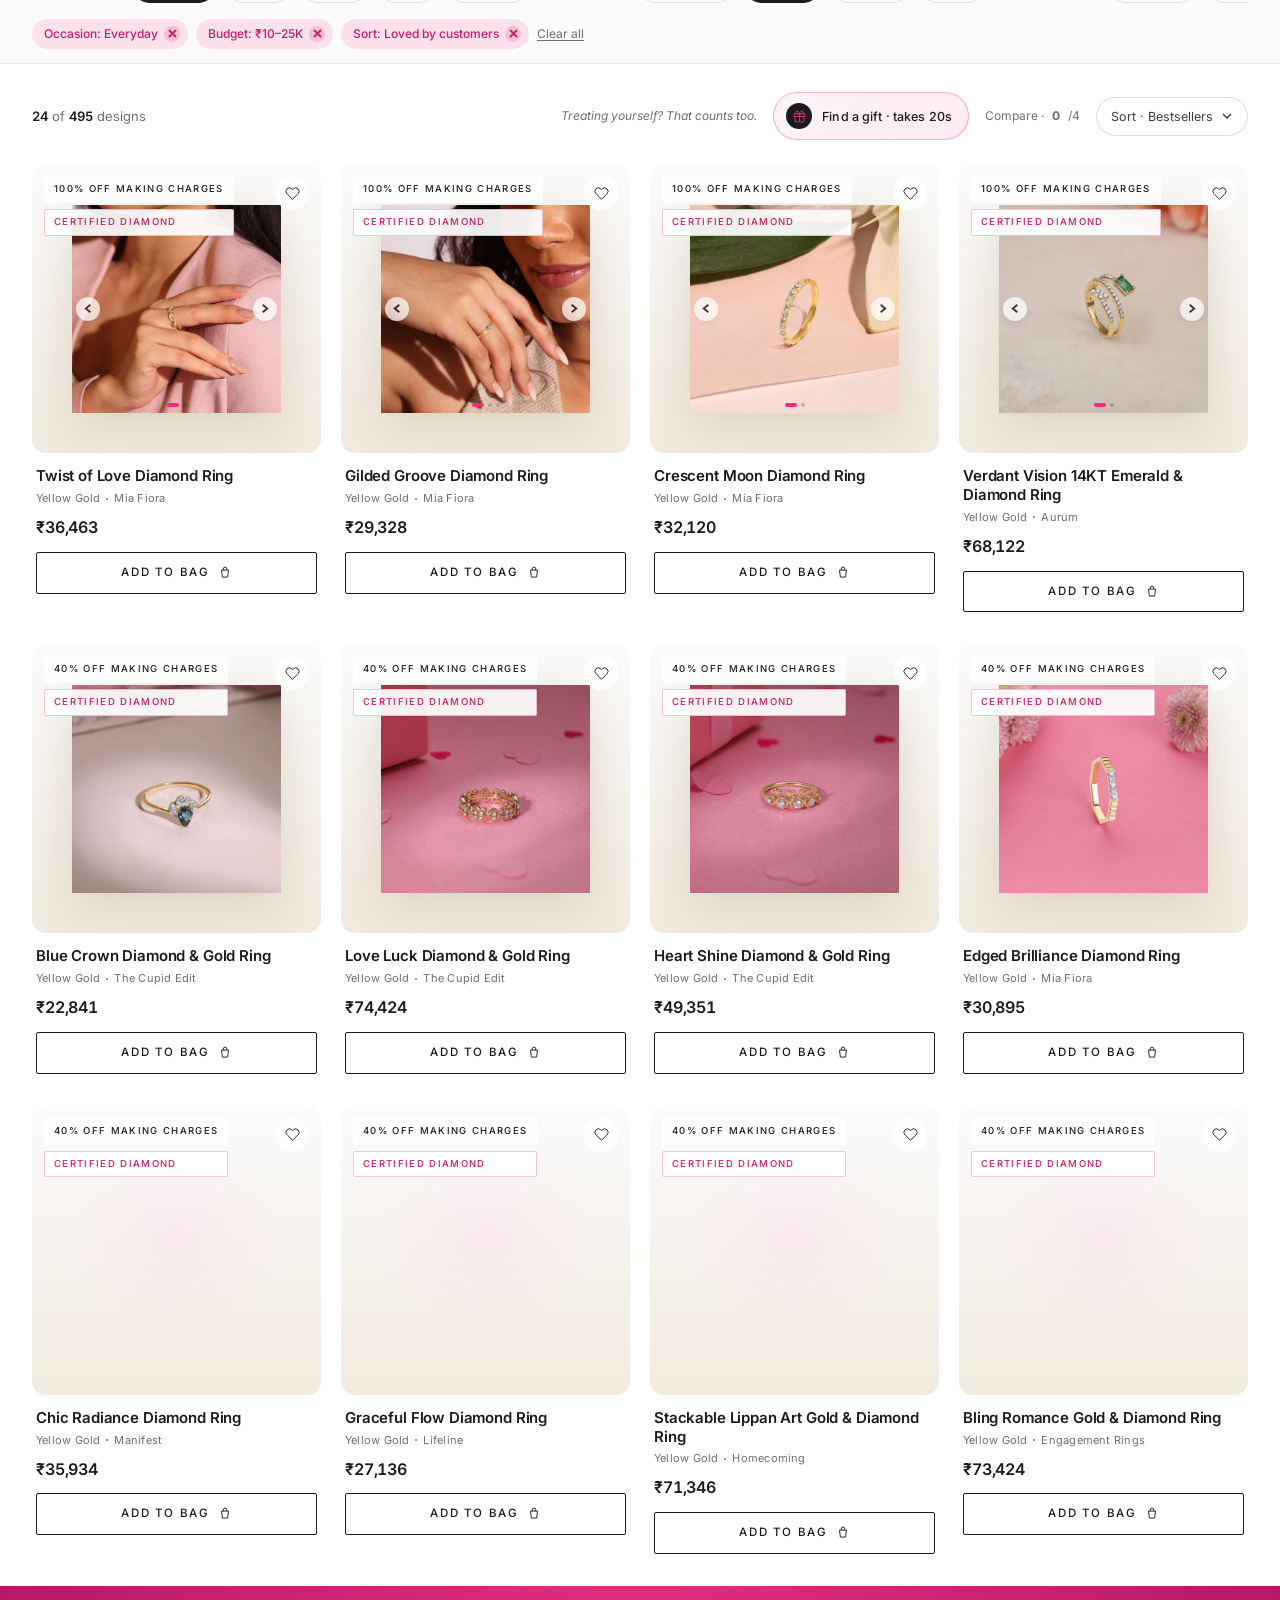
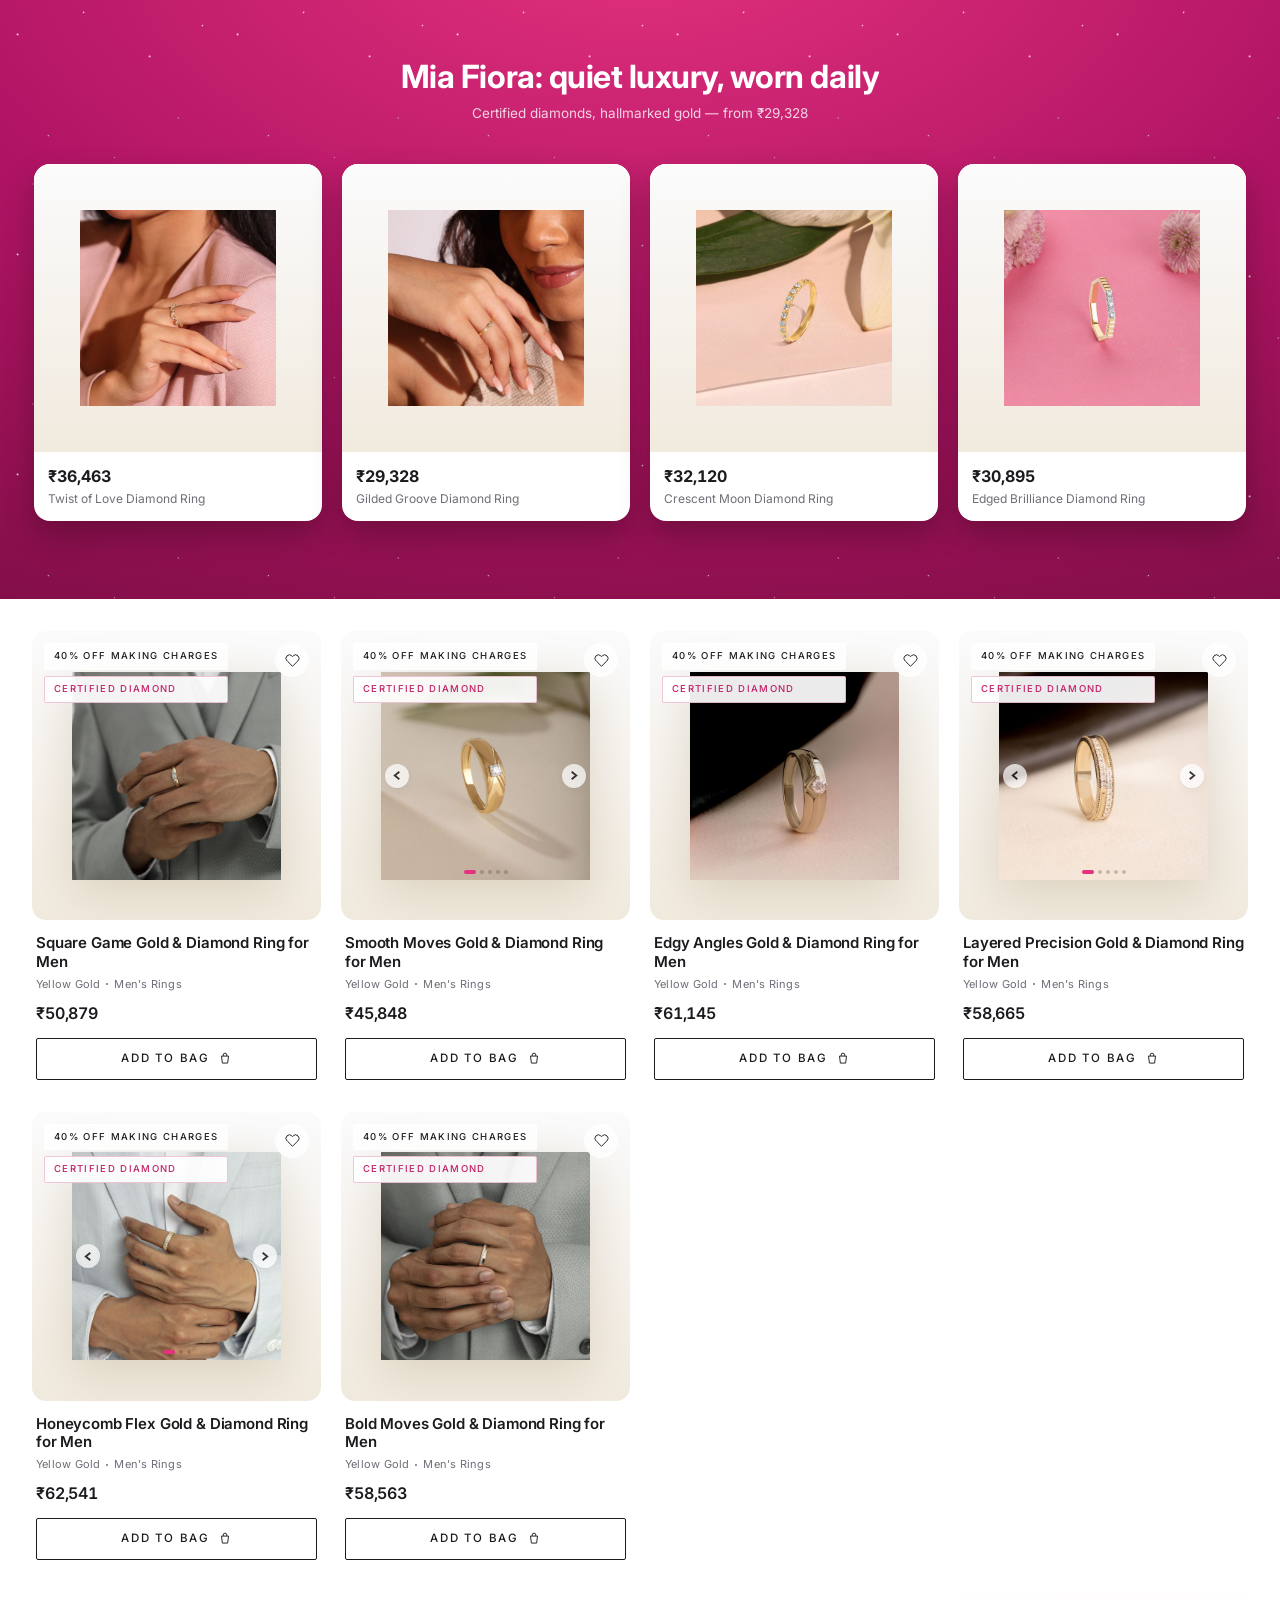
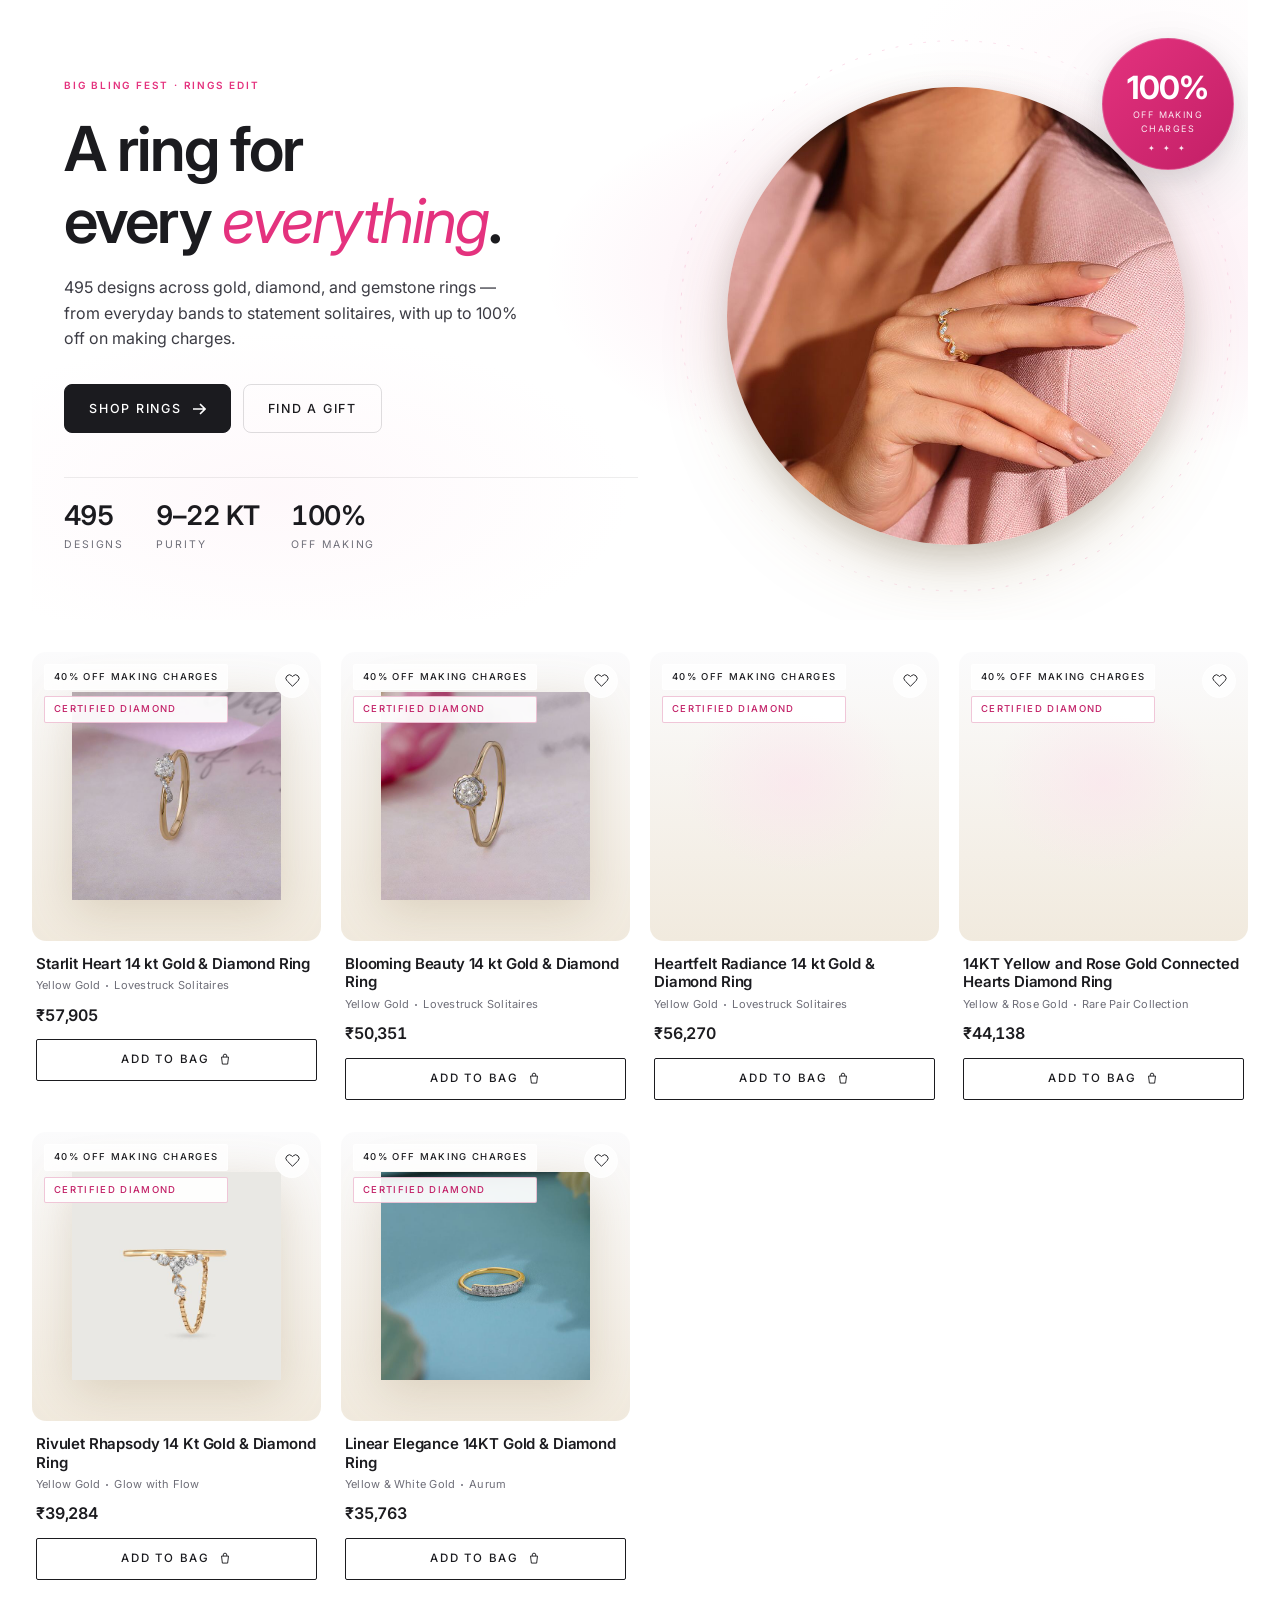
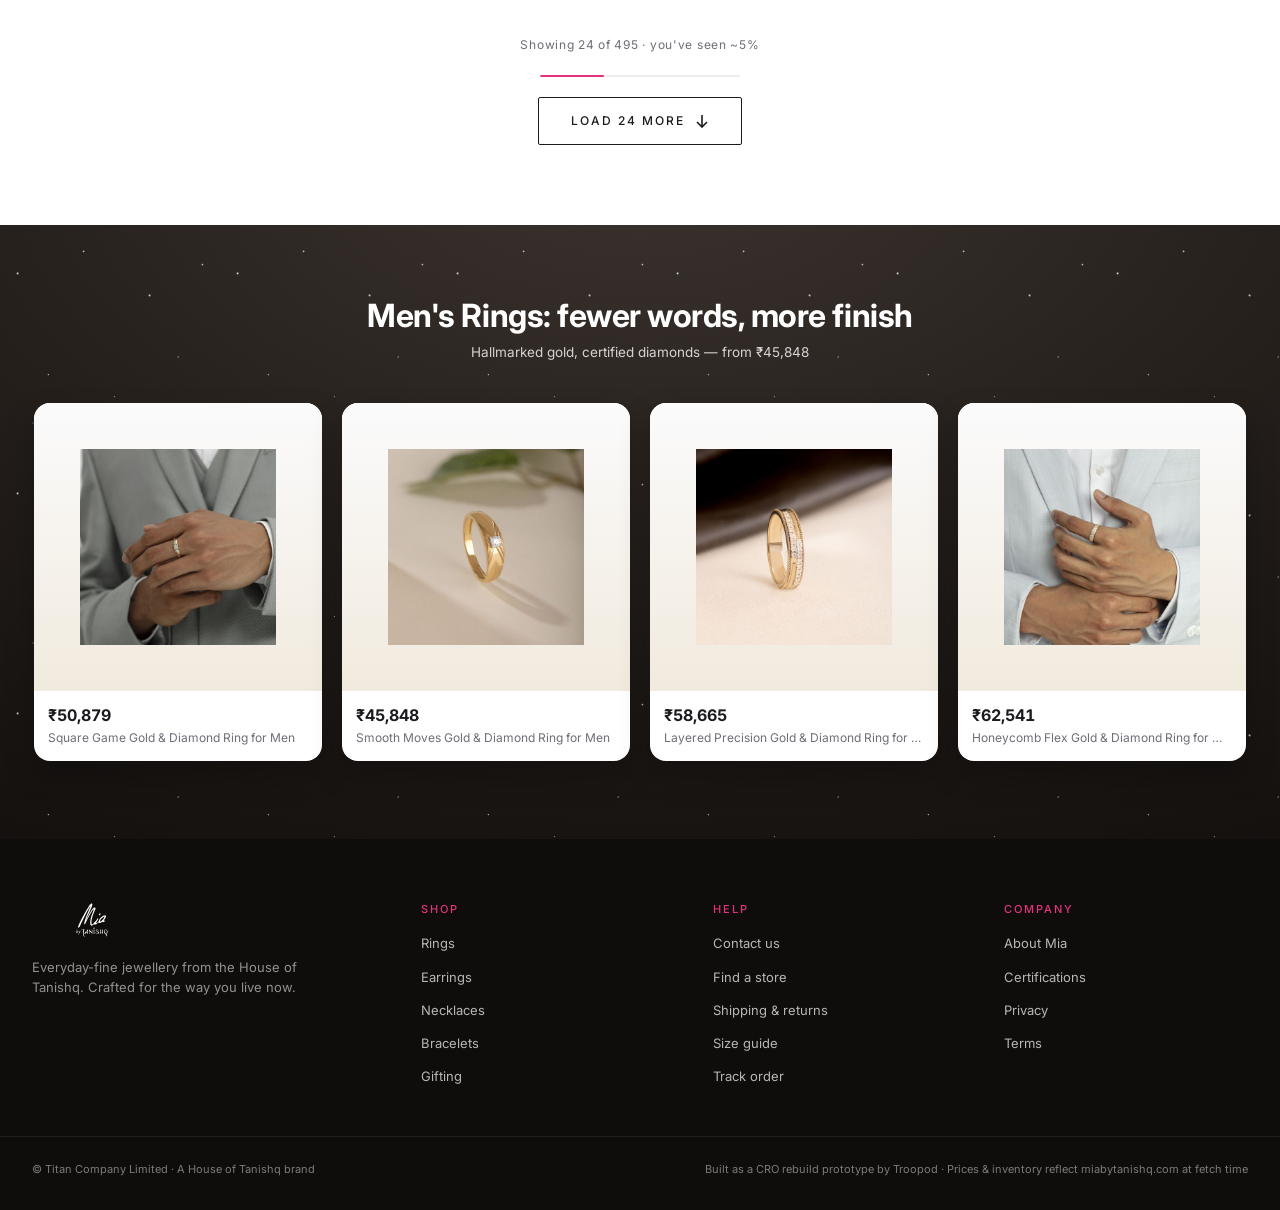
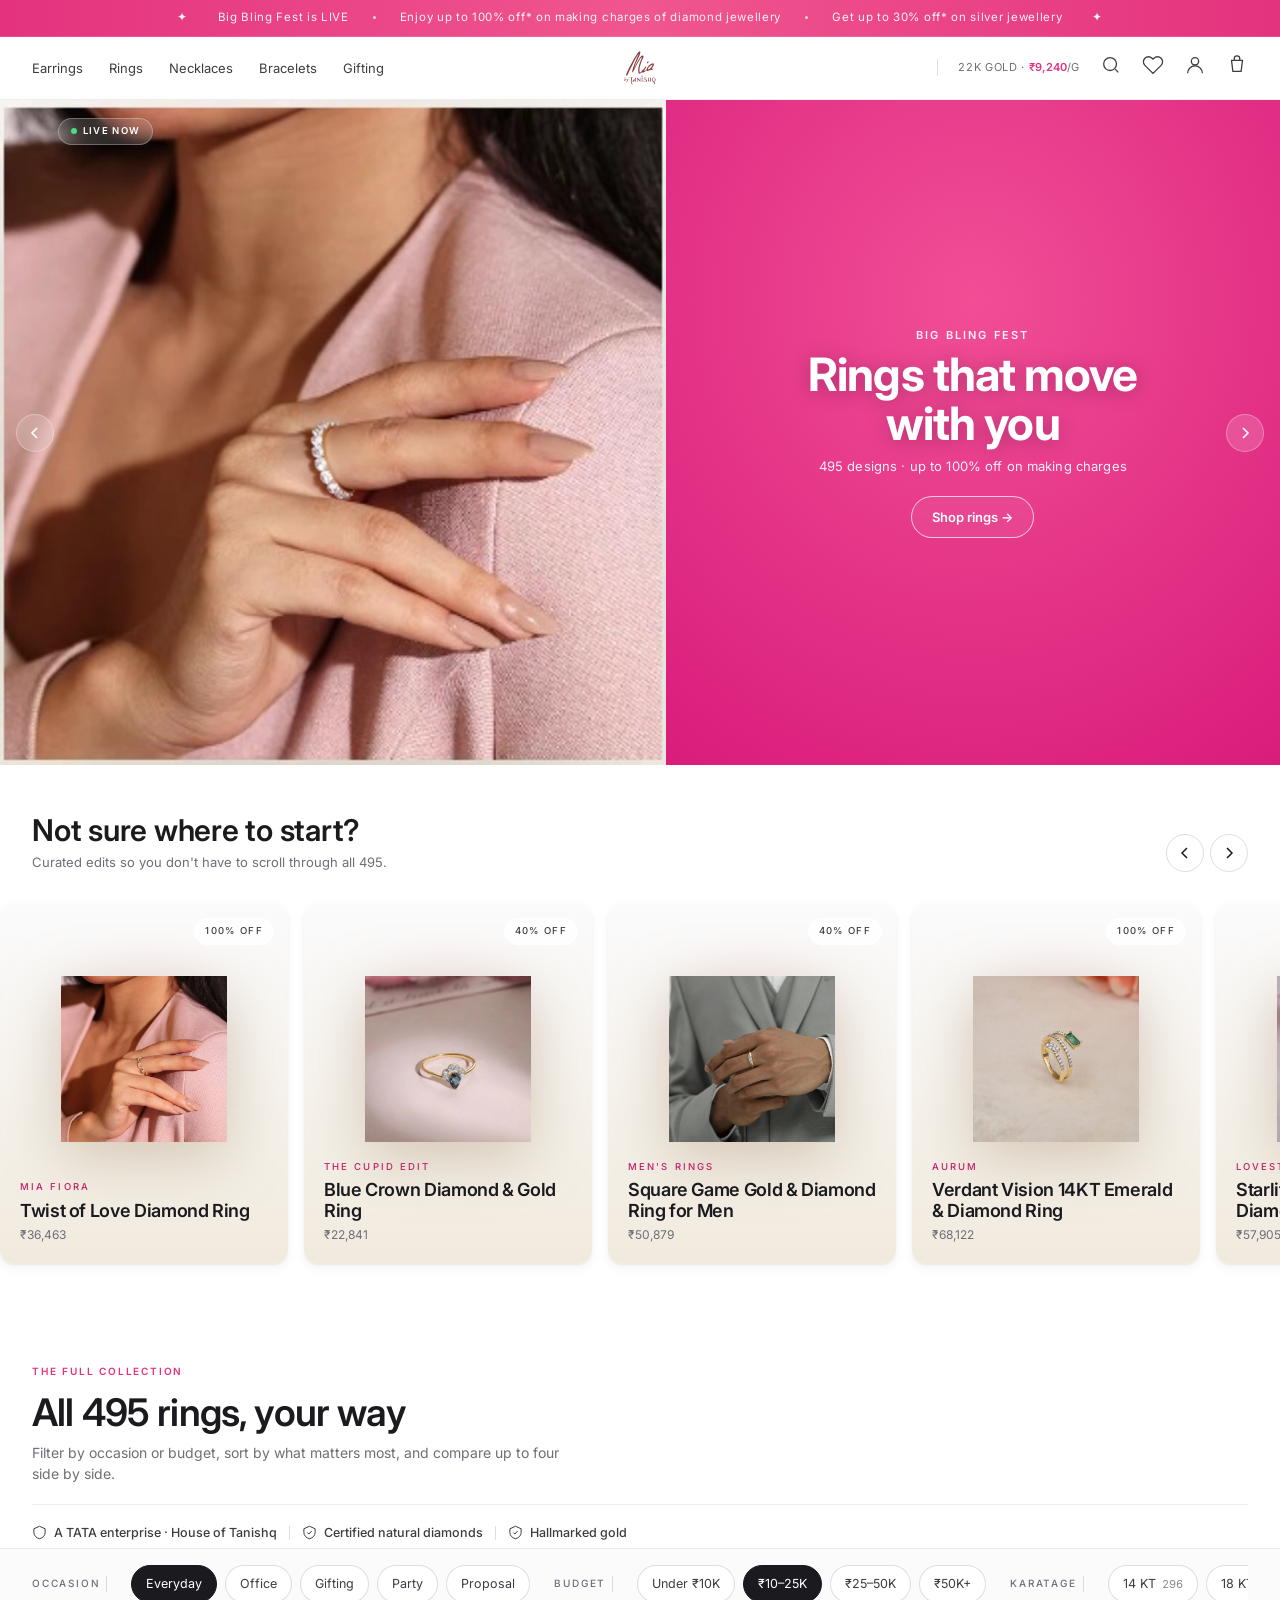
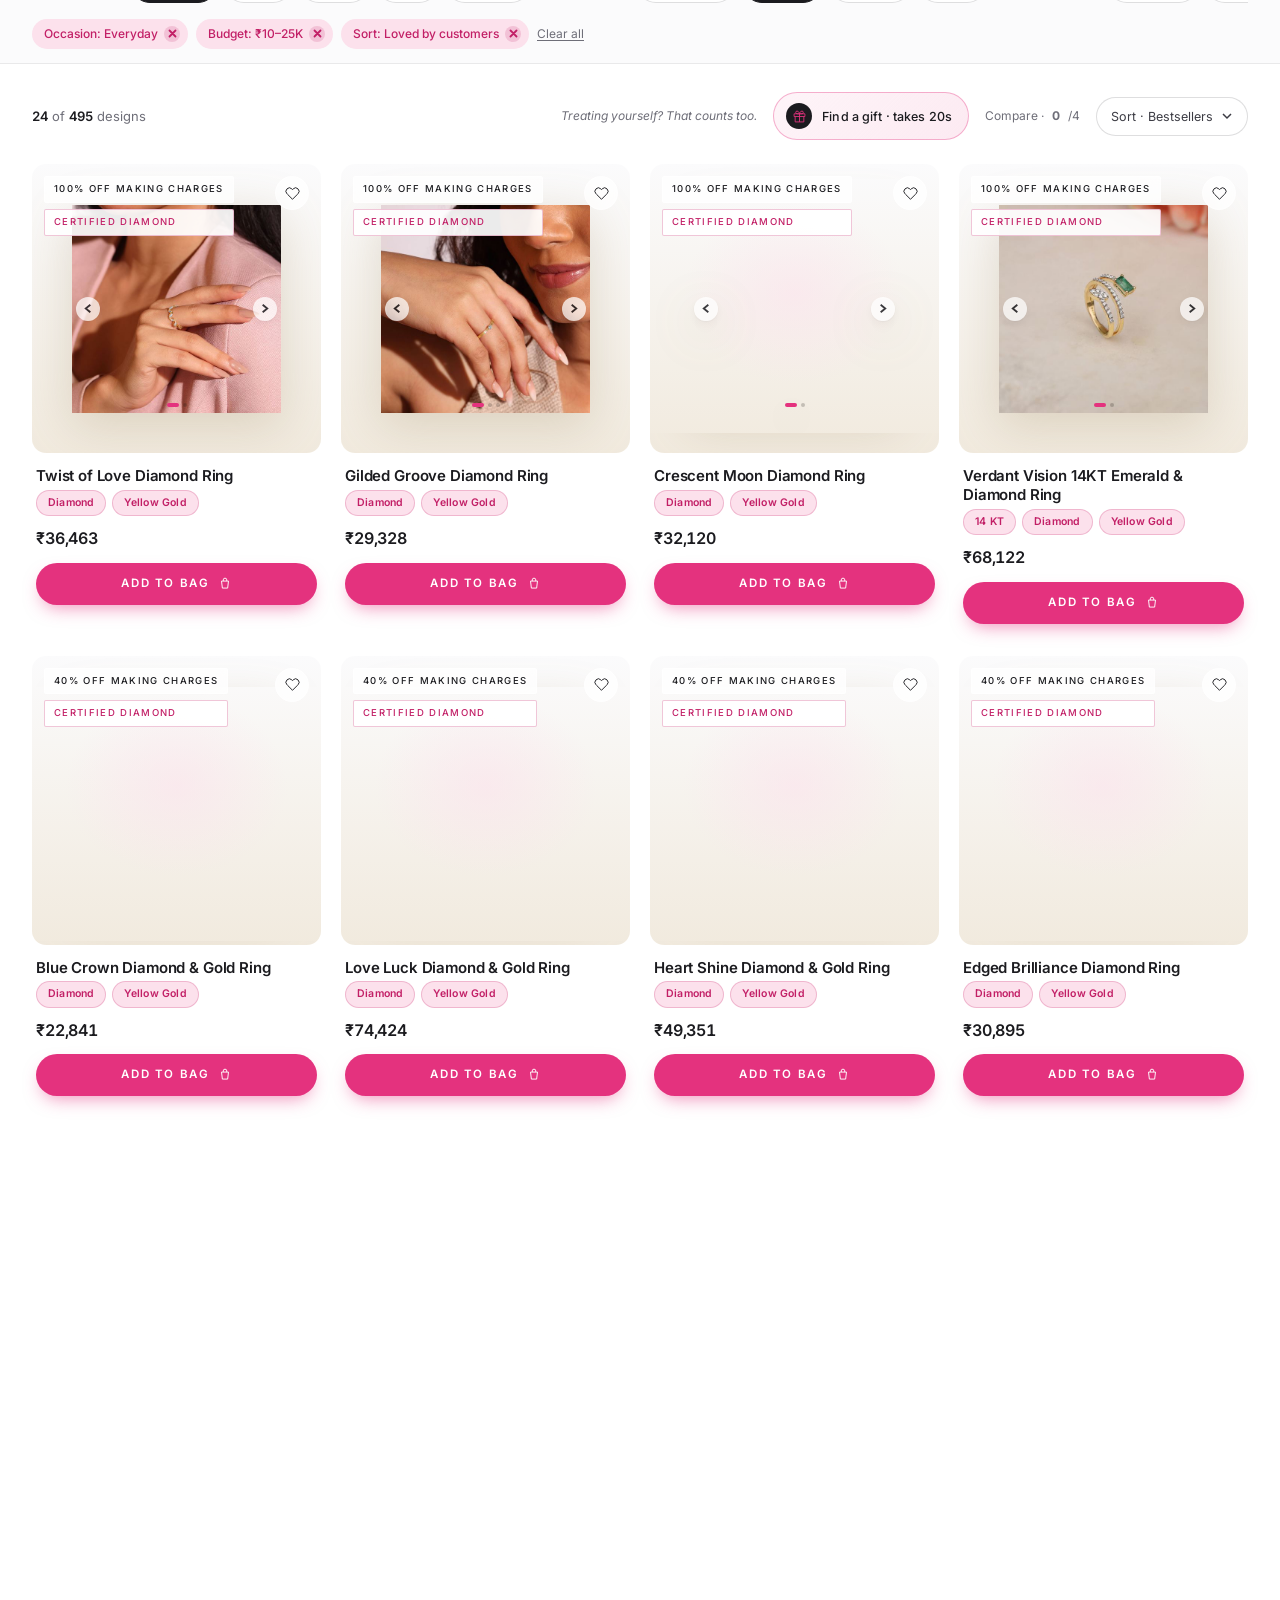
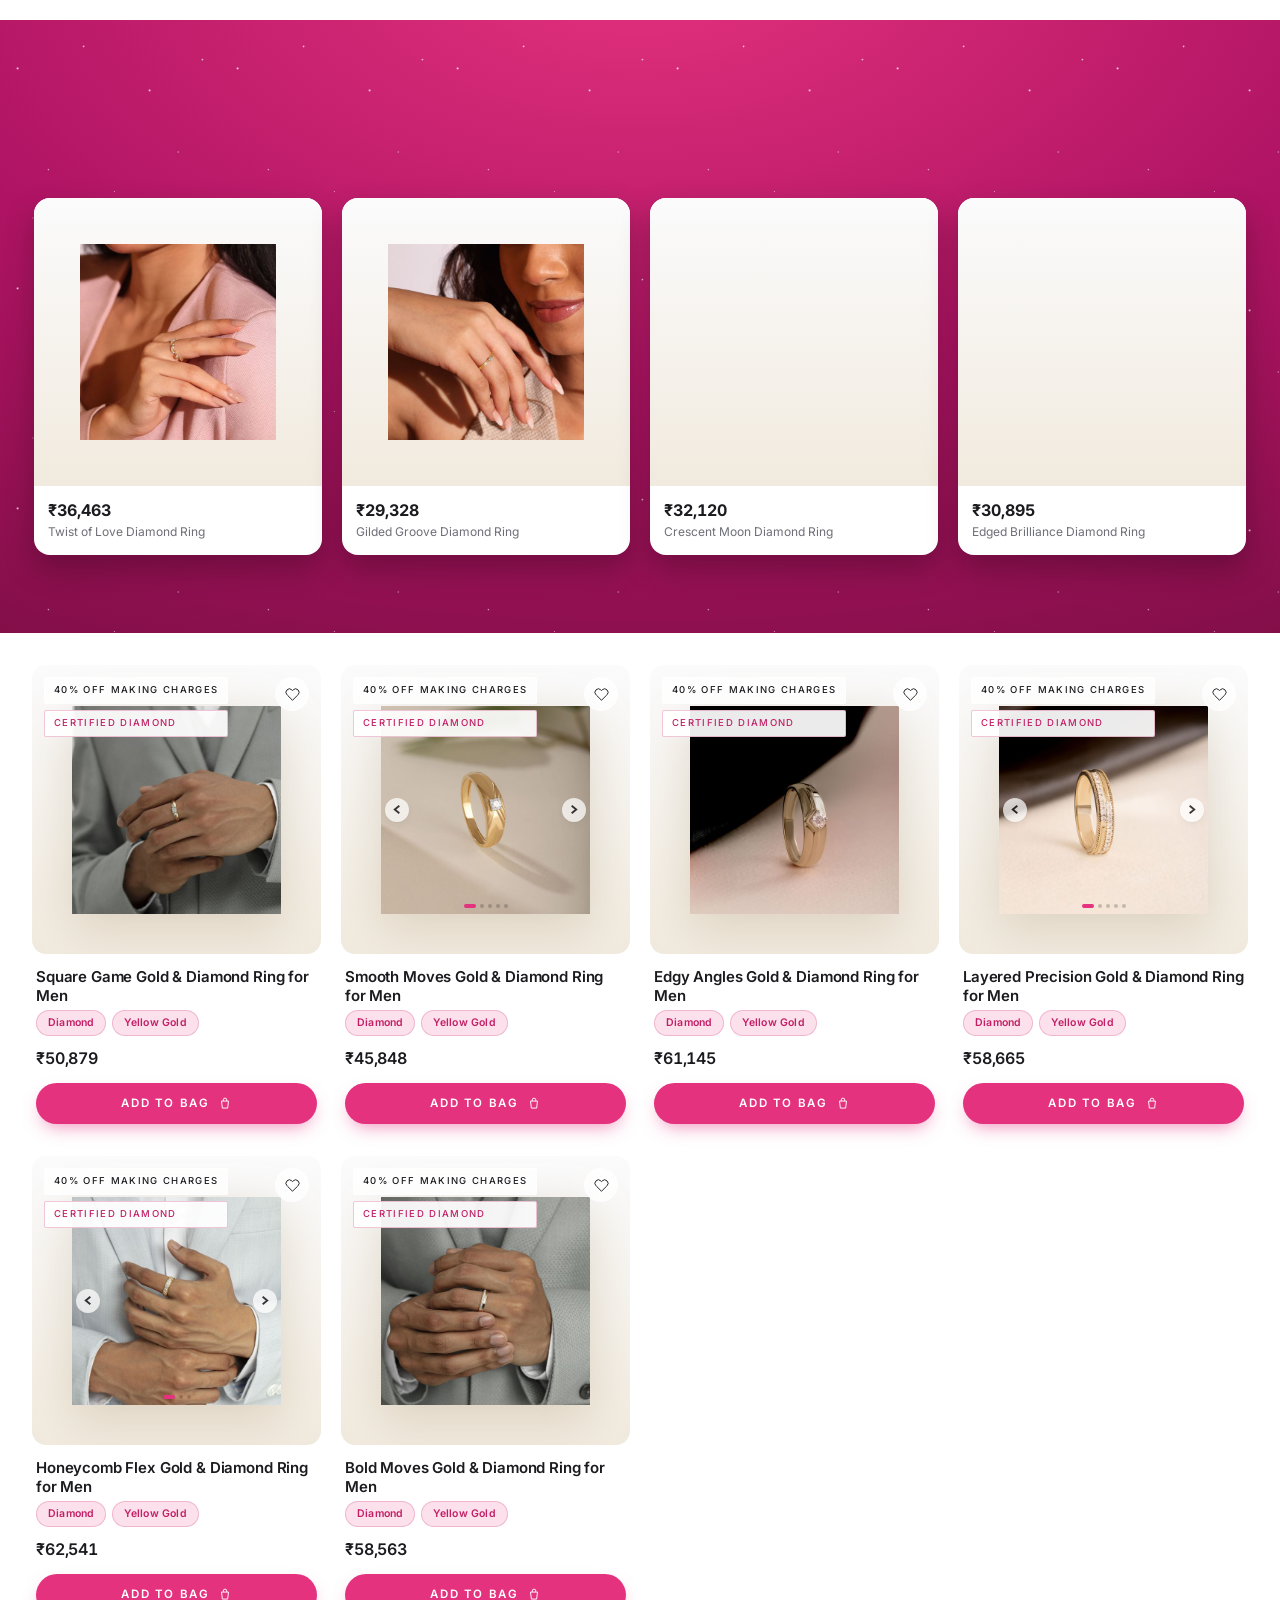
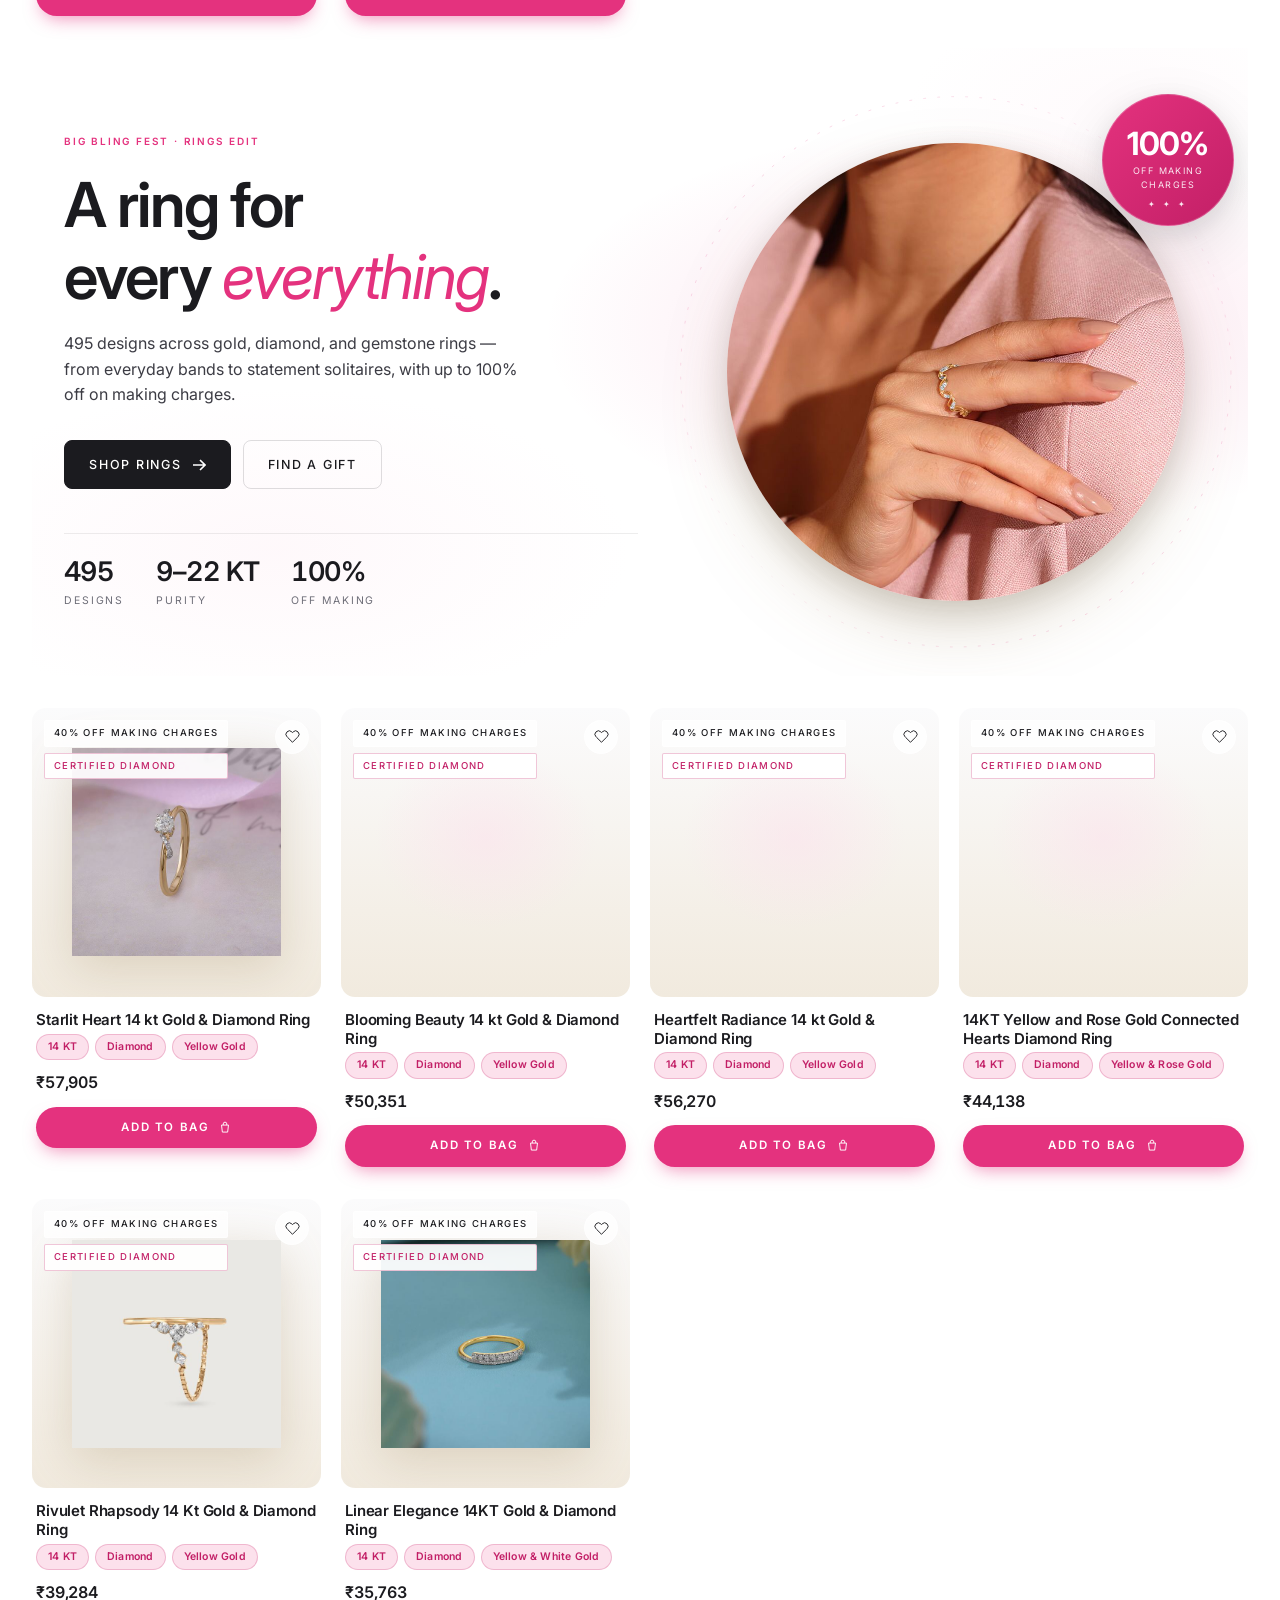
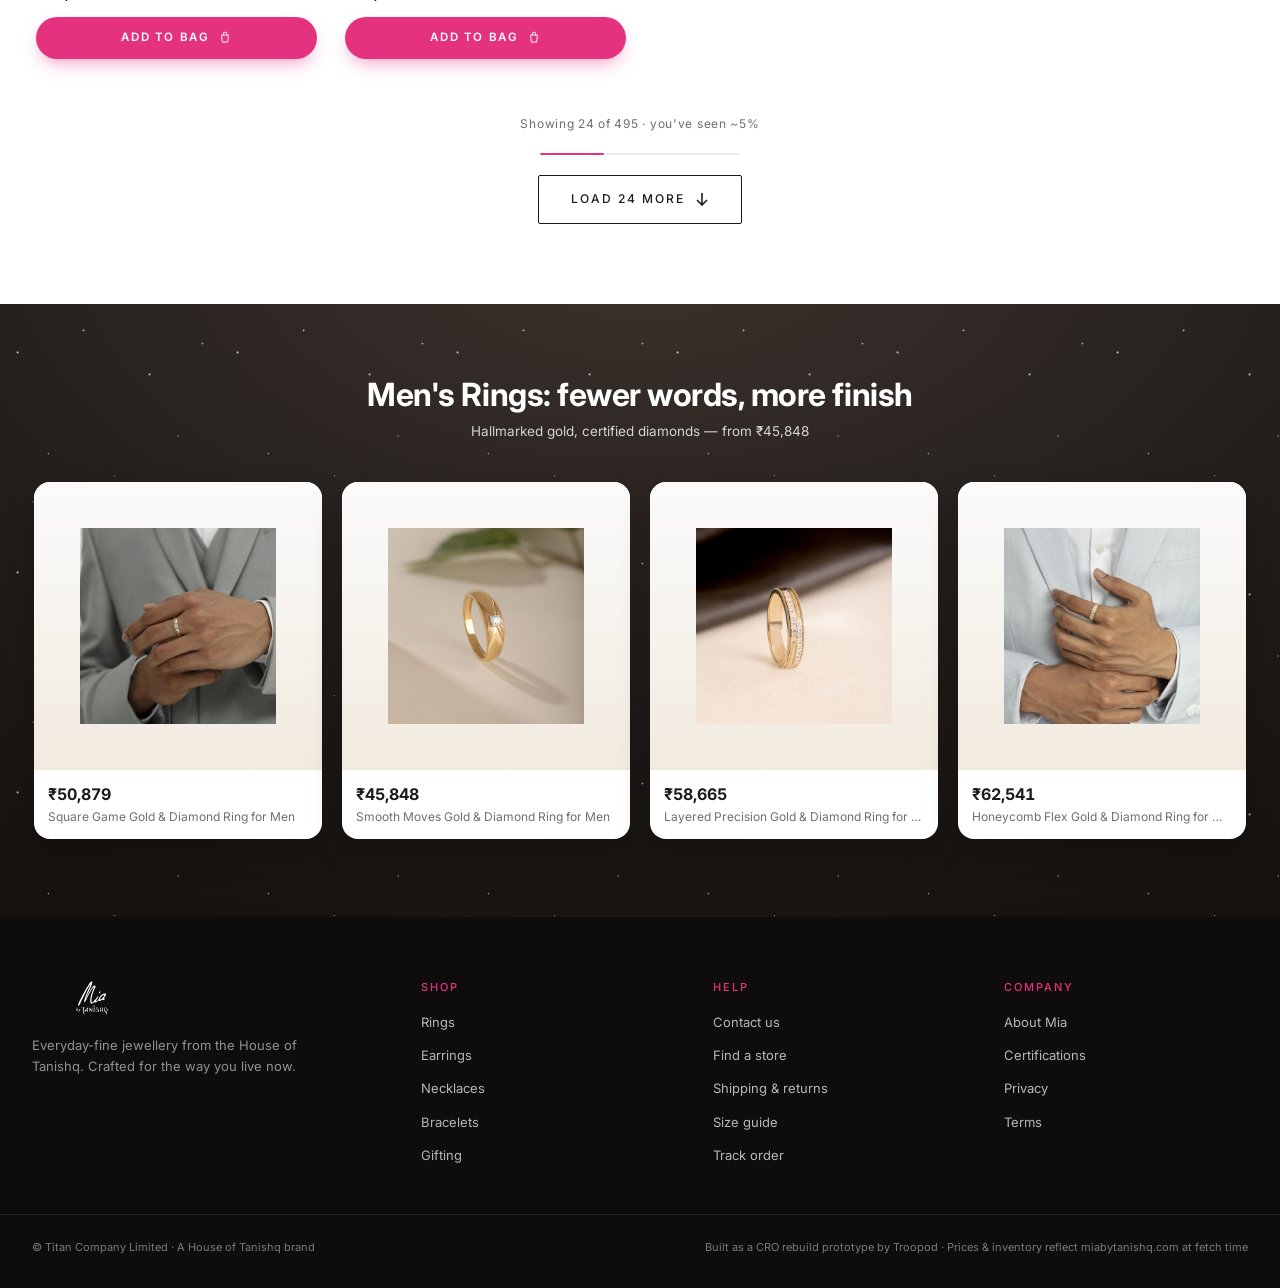
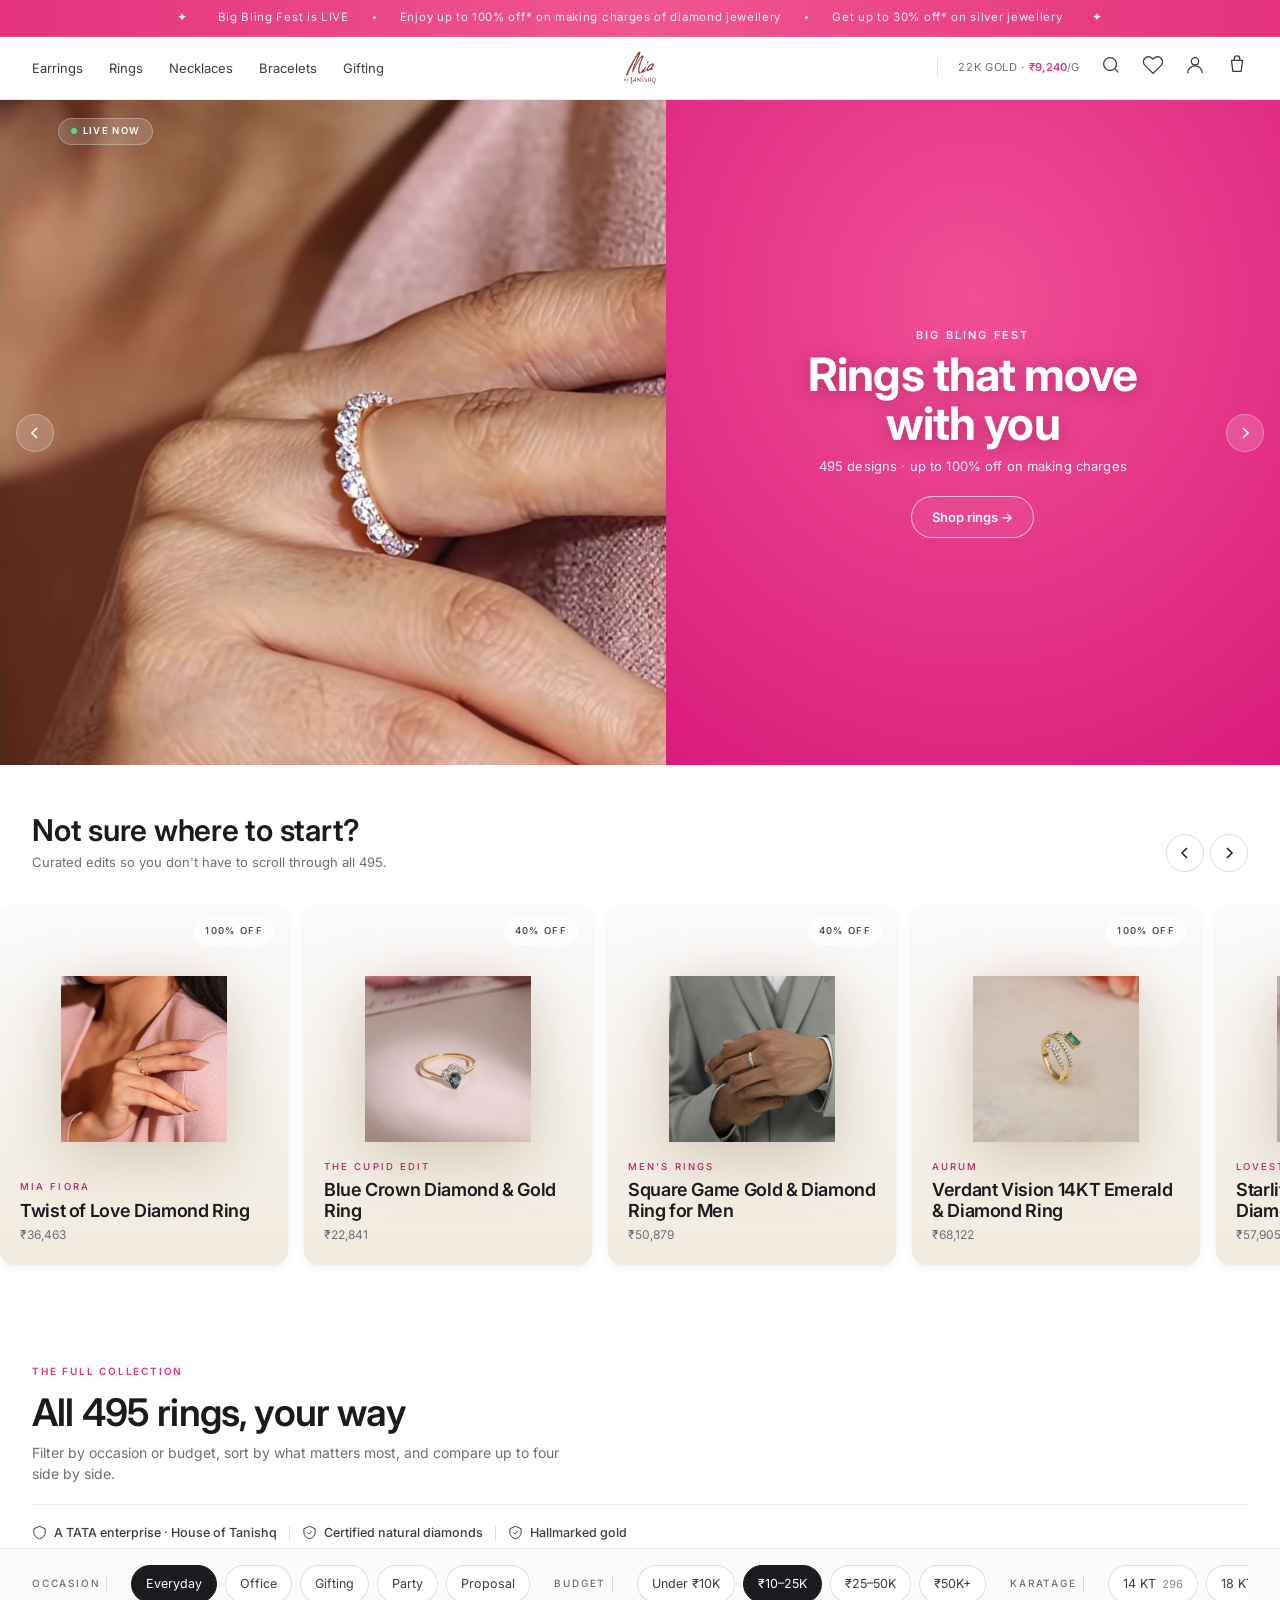
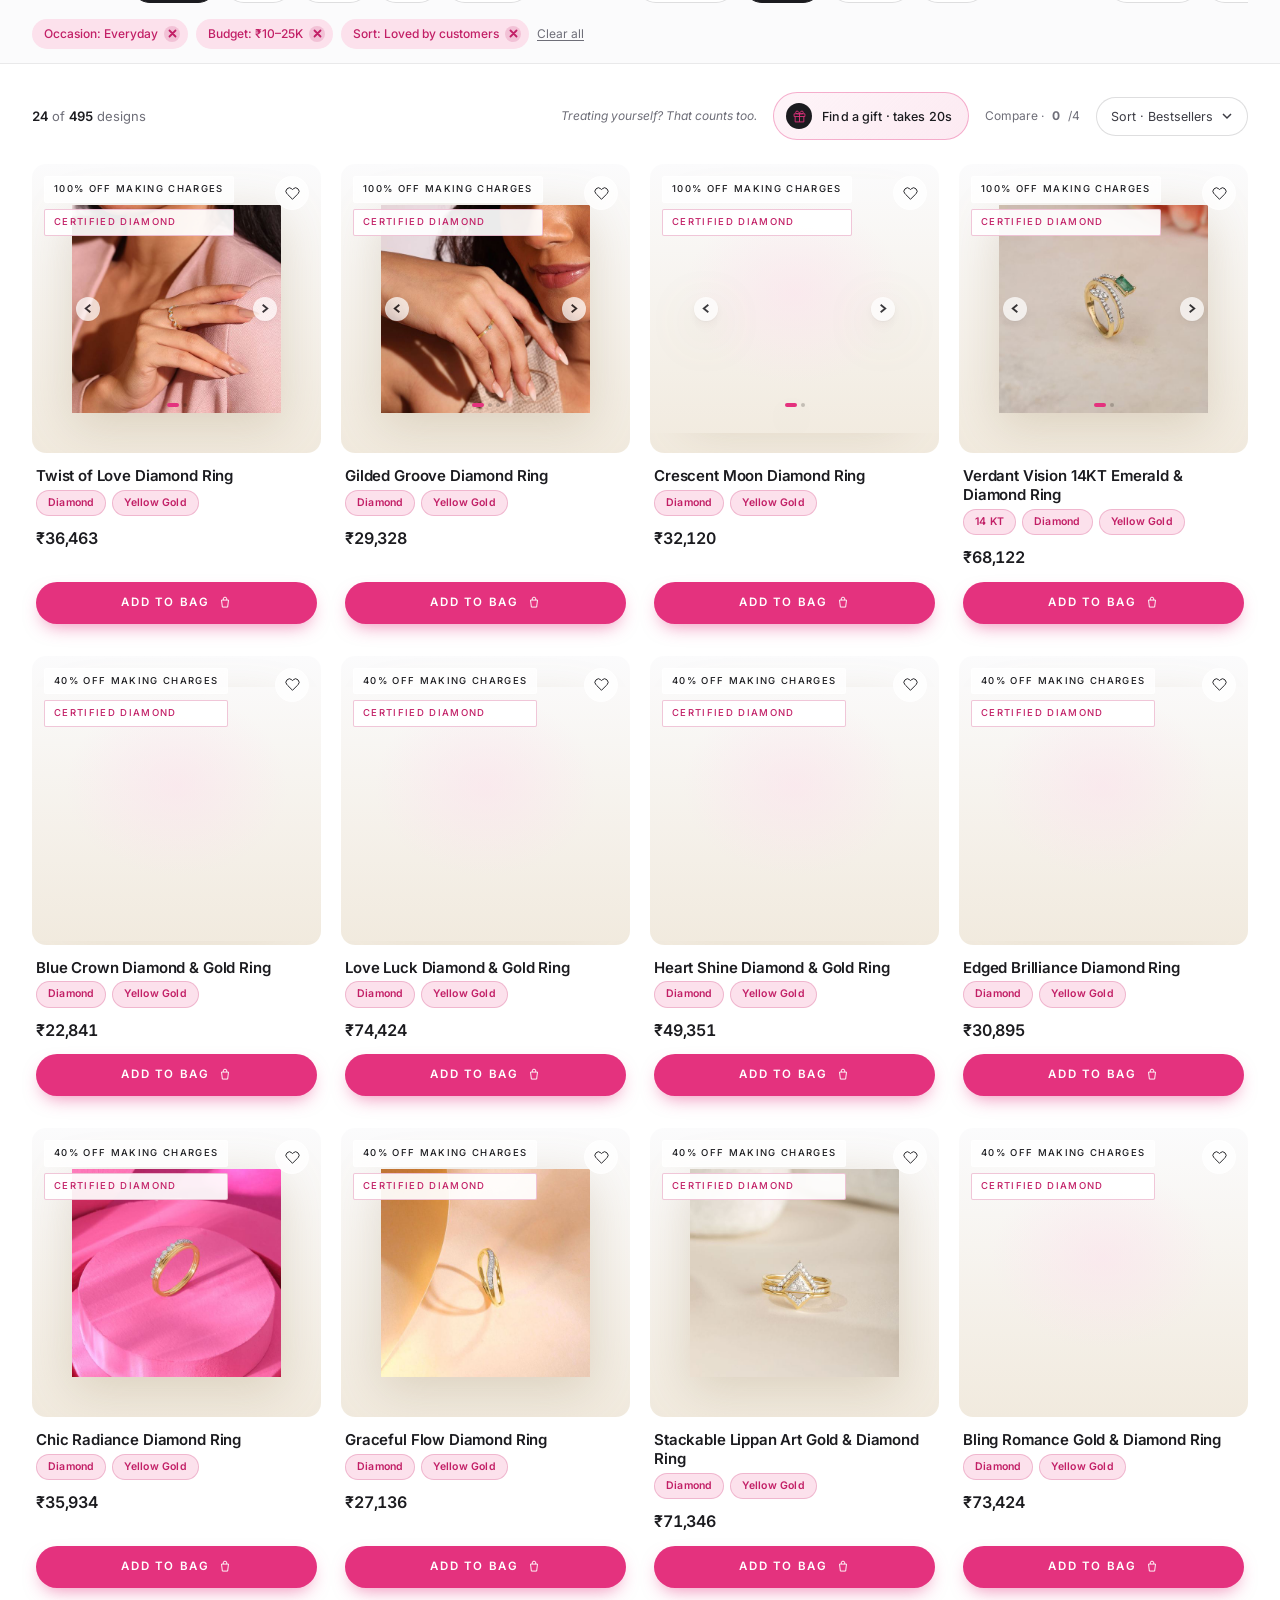
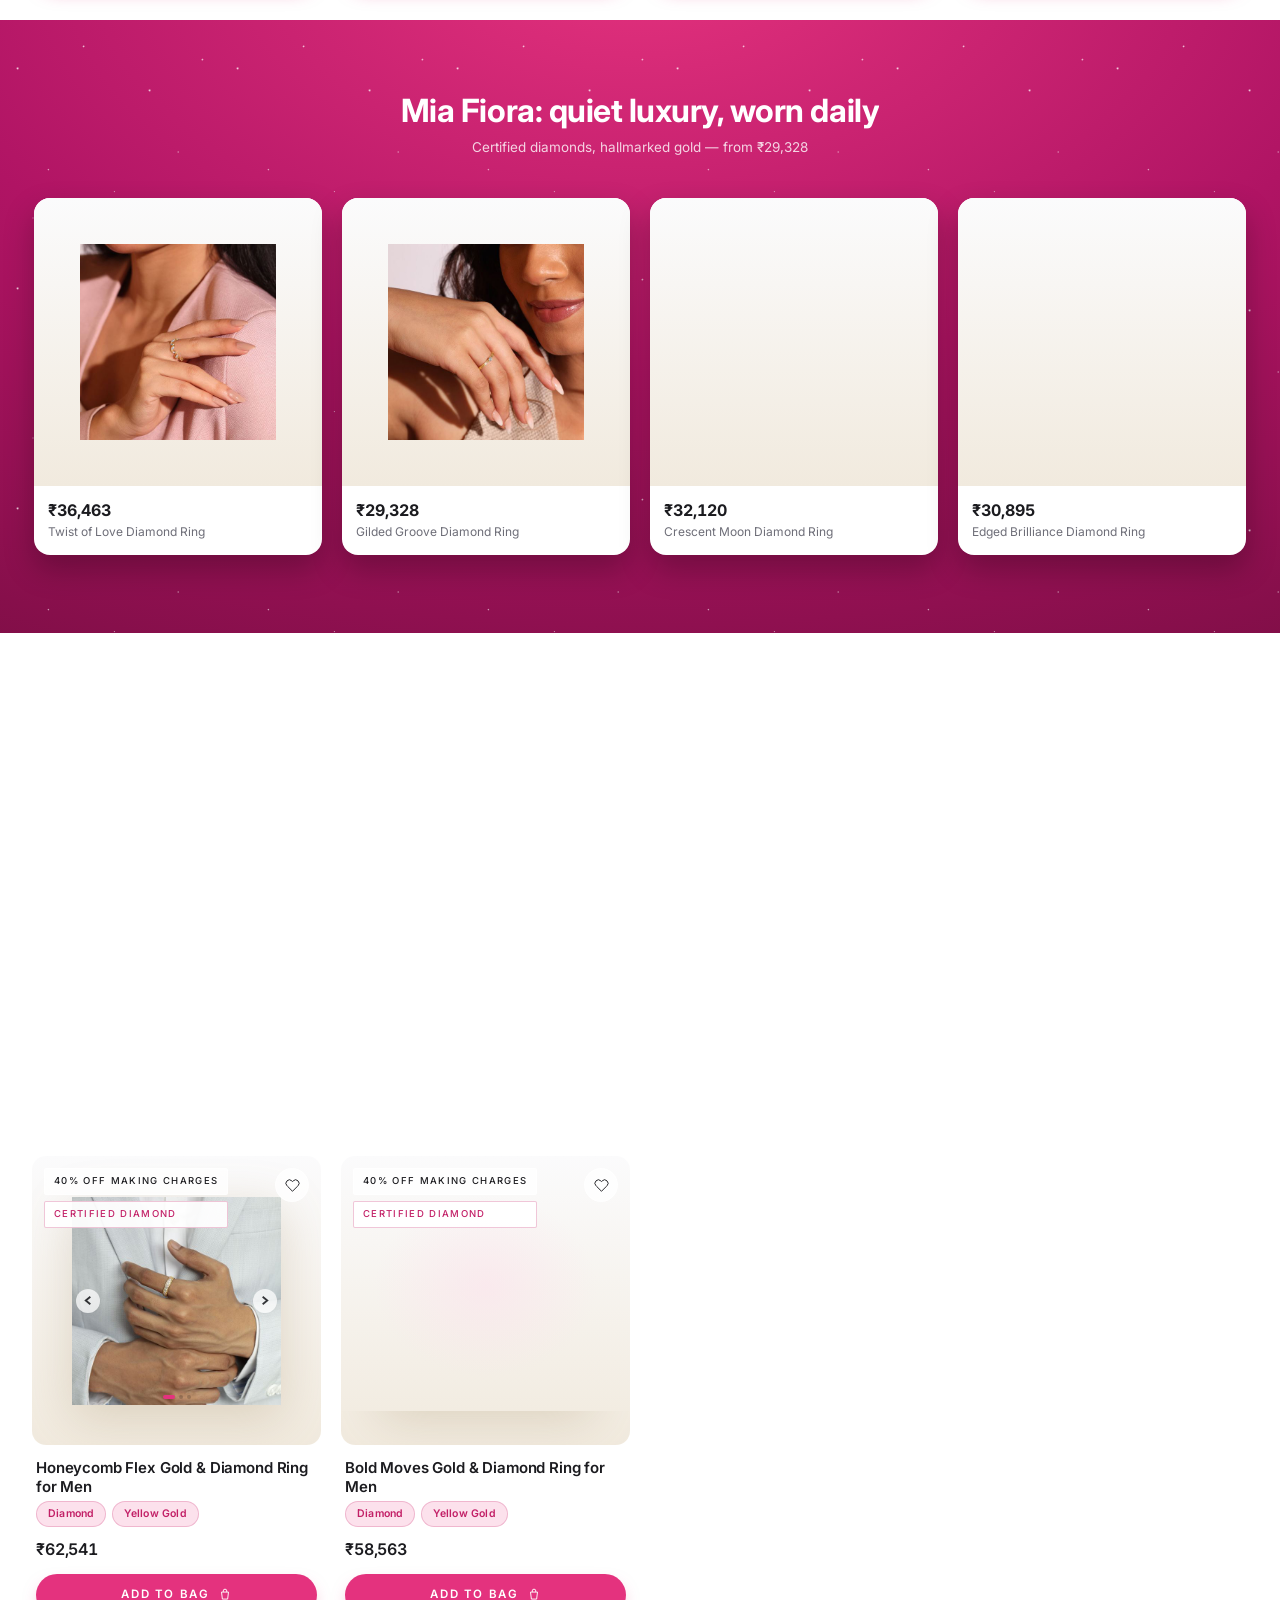
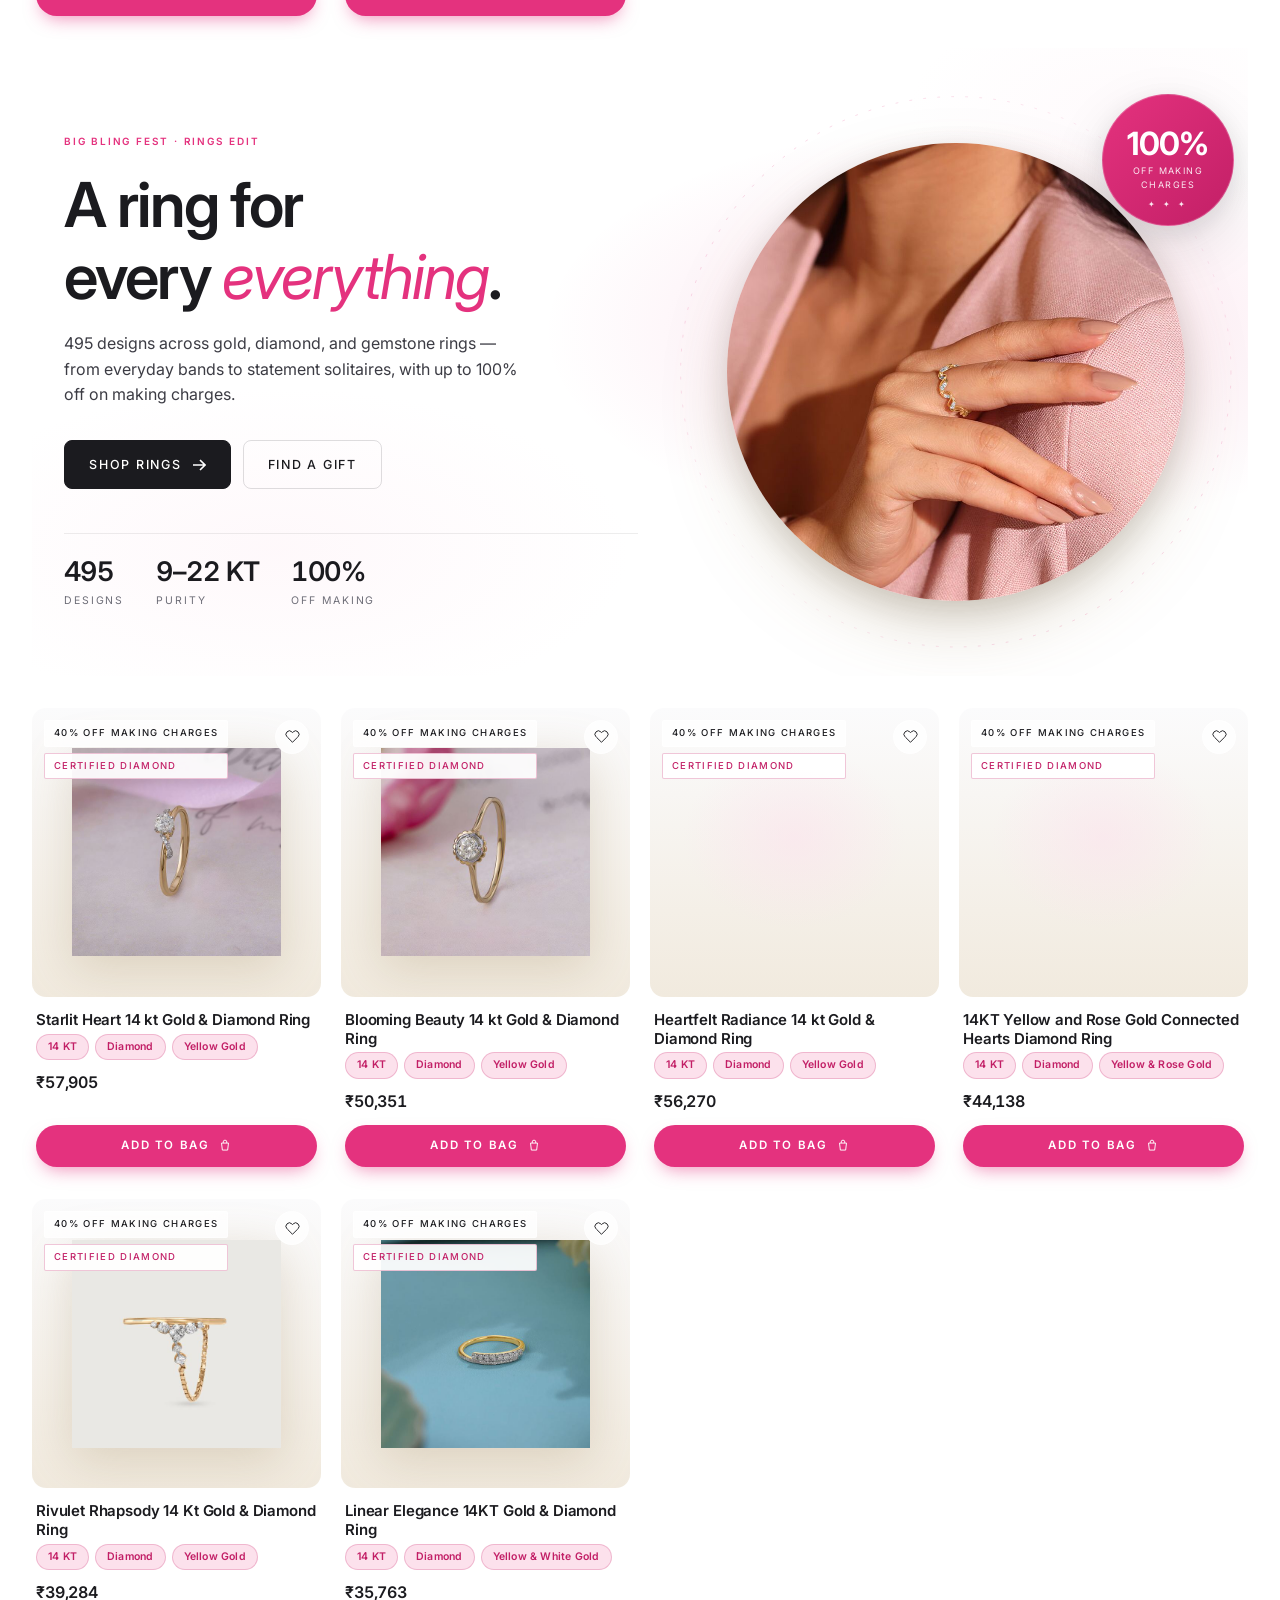
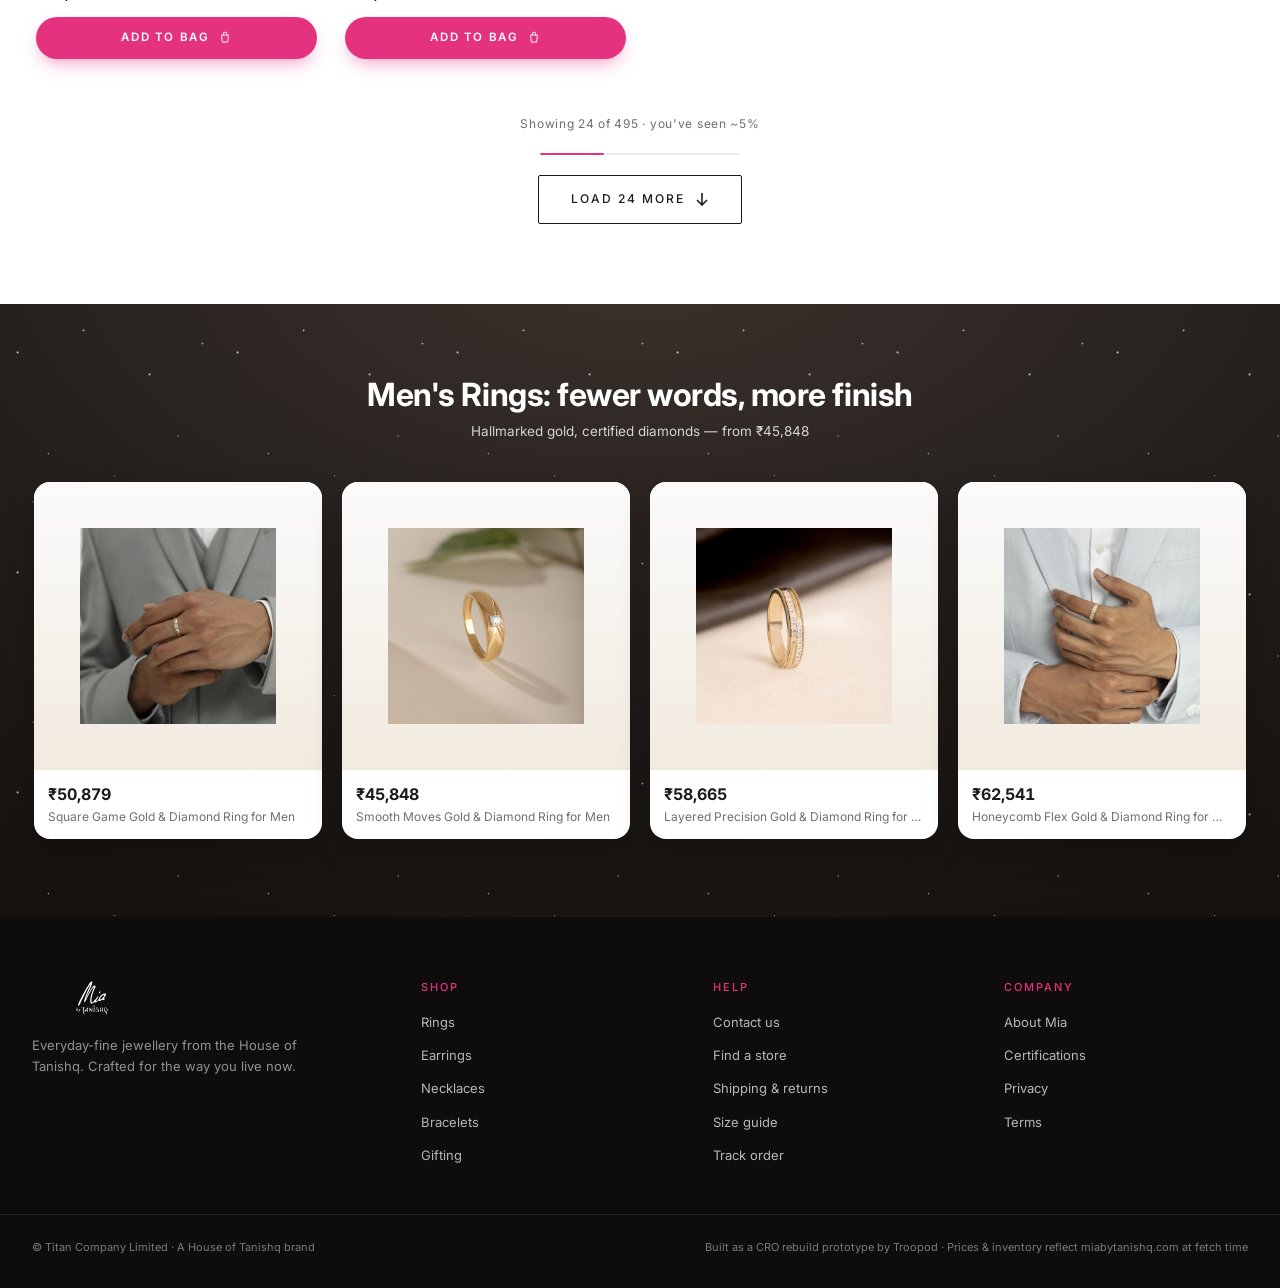
